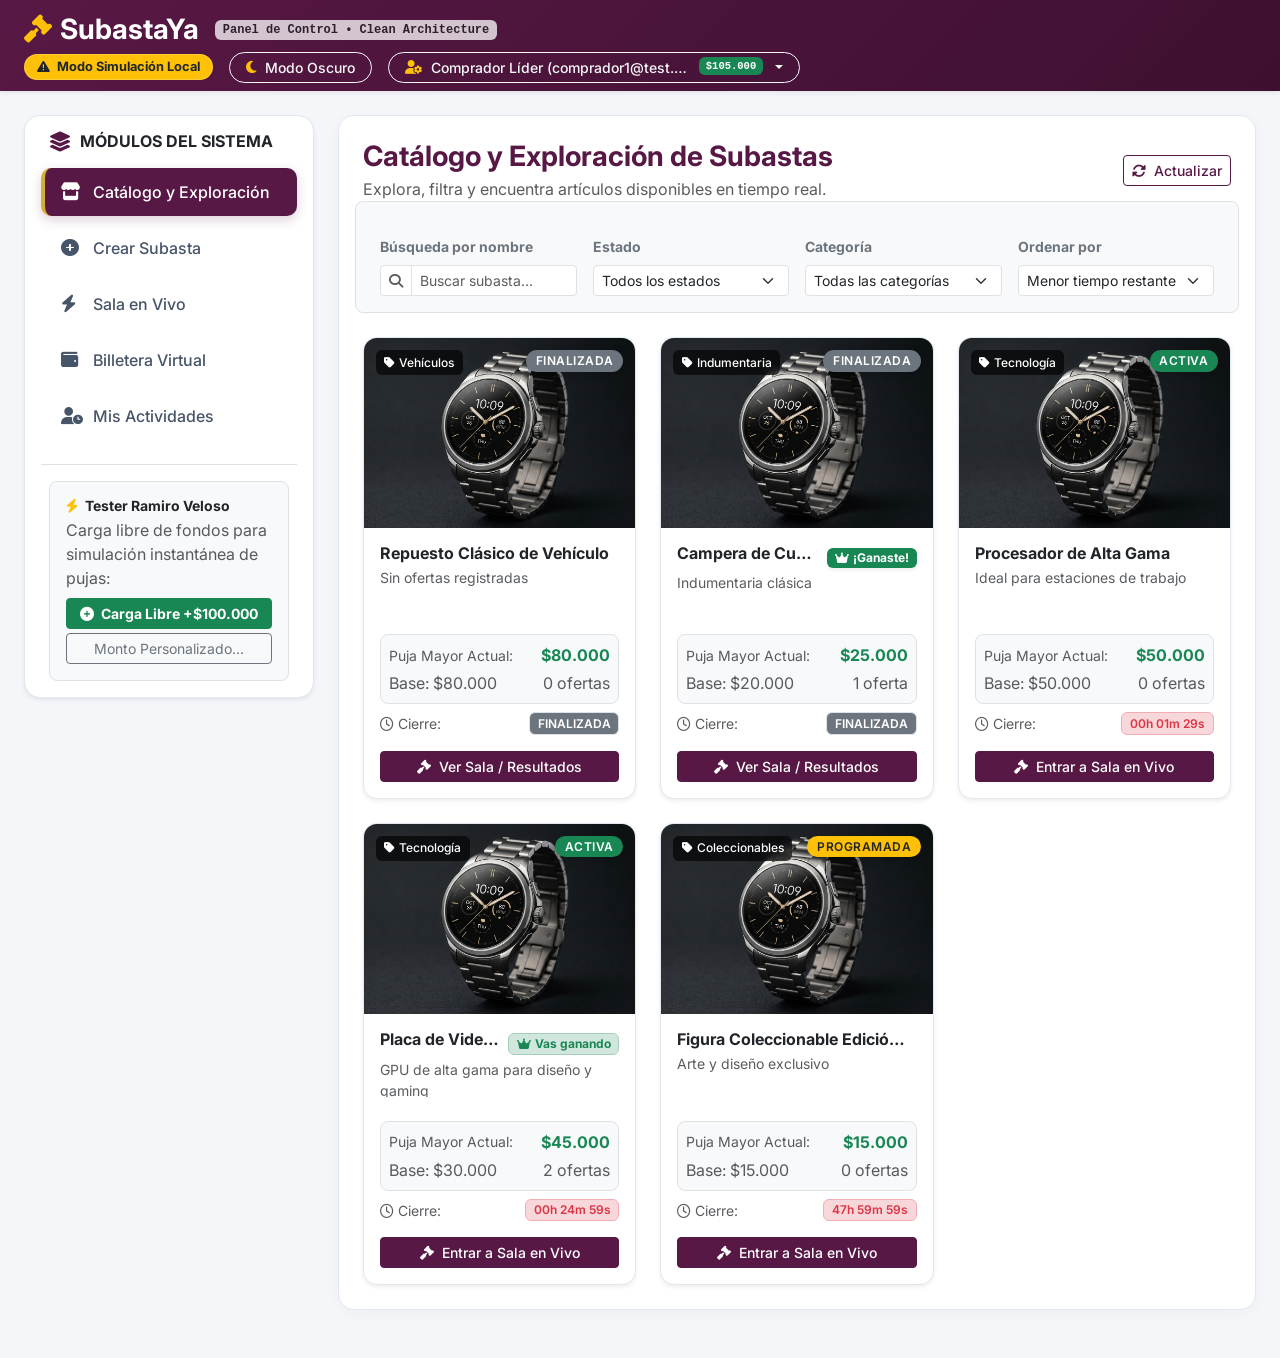
==== PROYECTO_SUBASTA.Api/Frontend/index.html @ bcd3c7bc "Cambios en controlador de usuarios, creacion de endpoint para consultar usuarios de forma dinamica d" ====
<!DOCTYPE html>
<html lang="es" data-bs-theme="light">
<head>
    <meta charset="UTF-8">
    <meta name="viewport" content="width=device-width, initial-scale=1.0">
    <title>SubastaYa - Dashboard & Consola Tester Ramiro Veloso</title>
    <script>
        (function() {
            const savedTheme = localStorage.getItem('subastaya-theme') || 'light';
            document.documentElement.setAttribute('data-bs-theme', savedTheme);
        })();
    </script>
    <!-- Google Fonts: Inter -->
    <link rel="preconnect" href="https://fonts.googleapis.com">
    <link rel="preconnect" href="https://fonts.gstatic.com" crossorigin>
    <link href="https://fonts.googleapis.com/css2?family=Inter:wght@300;400;500;600;700&display=swap" rel="stylesheet">
    <!-- Bootstrap 5 CSS -->
    <link href="https://cdn.jsdelivr.net/npm/bootstrap@5.3.2/dist/css/bootstrap.min.css" rel="stylesheet">
    <!-- FontAwesome para iconos -->
    <link rel="stylesheet" href="https://cdnjs.cloudflare.com/ajax/libs/font-awesome/6.4.0/css/all.min.css">
    <!-- Estilos Personalizados Corporativos -->
    <link rel="stylesheet" href="css/custom.css">
</head>
<body>

    <!-- Navbar Superior Corporativo con Perfil Principal Tester Ramiro Veloso -->
    <nav class="navbar navbar-dark navbar-custom shadow-sm py-2 sticky-top">
        <div class="container-fluid px-4">
            <div class="d-flex align-items-center">
                <span class="navbar-brand mb-0 h1 fs-3 fw-bold me-3">
                    <i class="fa-solid fa-gavel text-warning me-2"></i>SubastaYa
                </span>
                <span class="badge bg-white text-dark small font-monospace d-none d-md-inline-block opacity-75">
                    Panel de Control &bull; Clean Architecture
                </span>
            </div>
            
            <div class="d-flex align-items-center gap-2 gap-md-3">
                <div id="api-status-badge" class="api-status-badge badge bg-secondary text-white">
                    <i class="fa-solid fa-spinner fa-spin me-1"></i> Comprobando API...
                </div>

                <!-- Botón Modo Oscuro / Modo Claro -->
                <button id="btn-theme-toggle" class="btn btn-outline-light btn-sm rounded-pill px-3 fw-medium d-flex align-items-center gap-2" type="button" title="Alternar modo oscuro / claro" onclick="toggleDarkMode()">
                    <i id="theme-toggle-icon" class="fa-solid fa-moon text-warning"></i>
                    <span id="theme-toggle-text" class="d-none d-sm-inline">Modo Oscuro</span>
                </button>

                <!-- Dropdown de Perfiles Semilla con Ramiro Veloso Tester como por Defecto -->
                <div class="dropdown">
                    <button class="btn btn-outline-light btn-sm dropdown-toggle rounded-pill px-3 fw-medium d-flex align-items-center gap-2" type="button" data-bs-toggle="dropdown" aria-expanded="false" id="dropdownUserButton">
                        <i class="fa-solid fa-user-gear text-warning"></i>
                        <span id="wallet-usuario-info" class="text-truncate" style="max-width: 260px;">Comprador Líder (comprador1@test.com)</span>
                        <span id="nav-user-saldo" class="badge bg-success font-monospace" title="Saldo disponible en tiempo real">$105.000</span>
                    </button>
                    <ul id="dropdown-perfiles-semilla" class="dropdown-menu dropdown-menu-end shadow-lg" style="min-width: 320px;">
                        <!-- Renderizado dinámicamente con saldos en tiempo real -->
                    </ul>
                </div>
            </div>
        </div>
    </nav>

    <div class="container-fluid py-4 px-4">
        <div class="row">
            <!-- Menú Lateral de Navegación por Pestañas (Tabs) -->
            <div class="col-lg-3 col-md-4 mb-4">
                <div class="card sidebar-card shadow-sm p-3">
                    <div class="d-flex align-items-center mb-3 px-2">
                        <i class="fa-solid fa-layer-group text-primary-custom fs-5 me-2"></i>
                        <h5 class="text-dark text-uppercase fs-6 fw-bold mb-0">Módulos del Sistema</h5>
                    </div>
                    
                    <div class="nav flex-column nav-pills gap-2" id="v-pills-tab" role="tablist" aria-orientation="vertical">
                        <button class="nav-link active text-start" id="tab-catalogo" data-bs-toggle="pill" data-bs-target="#content-catalogo" type="button" role="tab" aria-controls="content-catalogo" aria-selected="true">
                            <i class="fa-solid fa-store me-2"></i>Catálogo y Exploración
                        </button>
                        <button class="nav-link text-start" id="tab-publicar" data-bs-toggle="pill" data-bs-target="#content-publicar" type="button" role="tab" aria-controls="content-publicar" aria-selected="false">
                            <i class="fa-solid fa-circle-plus me-2"></i>Crear Subasta
                        </button>
                        <button class="nav-link text-start" id="tab-sala" data-bs-toggle="pill" data-bs-target="#content-sala" type="button" role="tab" aria-controls="content-sala" aria-selected="false">
                            <i class="fa-solid fa-bolt me-2"></i>Sala en Vivo
                        </button>
                        <button class="nav-link text-start" id="tab-billetera" data-bs-toggle="pill" data-bs-target="#content-billetera" type="button" role="tab" aria-controls="content-billetera" aria-selected="false">
                            <i class="fa-solid fa-wallet me-2"></i>Billetera Virtual
                        </button>
                        <button class="nav-link text-start" id="tab-actividades" data-bs-toggle="pill" data-bs-target="#content-actividades" type="button" role="tab" aria-controls="content-actividades" aria-selected="false">
                            <i class="fa-solid fa-user-clock me-2"></i>Mis Actividades
                        </button>
                    </div>

                    <!-- Consola Rápida Carga Libre para Ramiro Veloso Tester -->
                    <div class="mt-4 pt-3 border-top px-2">
                        <div class="bg-light p-3 rounded-3 border">
                            <h6 class="small fw-bold text-dark mb-1">
                                <i class="fa-solid fa-bolt text-warning me-1"></i> Tester Ramiro Veloso
                            </h6>
                            <p class="extra-small text-muted mb-2">Carga libre de fondos para simulación instantánea de pujas:</p>
                            <div class="d-grid gap-1">
                                <button class="btn btn-success btn-sm extra-small fw-bold" onclick="cargarSaldoLibreRapido(100000)">
                                    <i class="fa-solid fa-plus-circle me-1"></i> Carga Libre +$100.000
                                </button>
                                <button class="btn btn-outline-secondary btn-sm extra-small" data-bs-toggle="modal" data-bs-target="#modalCargarSaldo">
                                    Monto Personalizado...
                                </button>
                            </div>
                        </div>
                    </div>
                </div>
            </div>

            <!-- Contenido Principal de las Pestañas -->
            <div class="col-lg-9 col-md-8">
                <div class="tab-content" id="v-pills-tabContent">
                    
                    <!-- =================================================================== -->
                    <!-- MÓDULO 1: CATÁLOGO Y EXPLORACIÓN -->
                    <!-- =================================================================== -->
                    <div class="tab-pane fade show active" id="content-catalogo" role="tabpanel" aria-labelledby="tab-catalogo">
                        <div class="card content-card p-4 mb-4">
                            <div class="d-flex justify-content-between align-items-center mb-3">
                                <div>
                                    <h3 class="text-primary-custom fw-bold mb-1">Catálogo y Exploración de Subastas</h3>
                                    <p class="text-muted mb-0">Explora, filtra y encuentra artículos disponibles en tiempo real.</p>
                                </div>
                                <button class="btn btn-outline-primary-custom btn-sm" onclick="aplicarFiltros()">
                                    <i class="fa-solid fa-rotate me-1"></i> Actualizar
                                </button>
                            </div>
                            
                            <div class="row g-3 bg-light p-3 rounded-3 mb-4 border">
                                <div class="col-md-3">
                                    <label class="form-label small fw-bold text-secondary">Búsqueda por nombre</label>
                                    <div class="input-group input-group-sm">
                                        <span class="input-group-text bg-white"><i class="fa-solid fa-magnifying-glass text-muted"></i></span>
                                        <input type="text" id="filtro-busqueda" class="form-control form-control-sm" placeholder="Buscar subasta..." onkeyup="aplicarFiltros()">
                                    </div>
                                </div>
                                <div class="col-md-3">
                                    <label class="form-label small fw-bold text-secondary">Estado</label>
                                    <select id="filtro-estado" class="form-select form-select-sm" onchange="aplicarFiltros()">
                                        <option value="">Todos los estados</option>
                                        <option value="ACTIVA">Activas</option>
                                        <option value="PROGRAMADA">Próximas</option>
                                        <option value="FINALIZADA">Finalizadas</option>
                                    </select>
                                </div>
                                <div class="col-md-3">
                                    <label class="form-label small fw-bold text-secondary">Categoría</label>
                                    <select id="filtro-categoria" class="form-select form-select-sm" onchange="aplicarFiltros()">
                                        <option value="">Todas las categorías</option>
                                    </select>
                                </div>
                                <div class="col-md-3">
                                    <label class="form-label small fw-bold text-secondary">Ordenar por</label>
                                    <select id="filtro-orden" class="form-select form-select-sm" onchange="aplicarFiltros()">
                                        <option value="tiempo">Menor tiempo restante</option>
                                        <option value="puja">Mayor puja actual</option>
                                        <option value="precio">Precio base menor</option>
                                    </select>
                                </div>
                            </div>

                            <div id="catalogo-grid" class="row row-cols-1 row-cols-md-2 row-cols-xl-3 g-4"></div>
                        </div>
                    </div>

                    <!-- =================================================================== -->
                    <!-- MÓDULO 2: CREACIÓN Y PUBLICACIÓN -->
                    <!-- =================================================================== -->
                    <div class="tab-pane fade" id="content-publicar" role="tabpanel" aria-labelledby="tab-publicar">
                        <div class="card content-card p-4">
                            <div class="border-bottom pb-3 mb-4">
                                <h3 class="text-primary-custom fw-bold mb-1">Crear y Publicar Subasta</h3>
                                <p class="text-muted mb-0">Configura una nueva subasta con reglas económicas y temporales para publicación.</p>
                            </div>

                            <form id="form-crear-subasta">
                                <div class="row g-4">
                                    <div class="col-md-8">
                                        <div class="mb-3">
                                            <label class="form-label fw-semibold">Título del Artículo / Subasta <span class="text-danger">*</span></label>
                                            <input type="text" id="crear-titulo" class="form-control" placeholder="Ej: Reloj Coleccionable de Oro 18k" required>
                                        </div>

                                        <div class="row g-3 mb-3">
                                            <div class="col-md-6">
                                                <label class="form-label fw-semibold">Categoría <span class="text-danger">*</span></label>
                                                <select id="crear-categoriaId" class="form-select" required>
                                                    <option value="">Cargando categorías...</option>
                                                </select>
                                            </div>
                                            <div class="col-md-6">
                                                <label class="form-label fw-semibold">URL de Imagen del Producto</label>
                                                <input type="url" id="crear-urlImagen" class="form-control" placeholder="https://ejemplo.com/imagen.jpg">
                                            </div>
                                        </div>

                                        <div class="mb-3">
                                            <label class="form-label fw-semibold">Descripción Detallada</label>
                                            <textarea id="crear-descripcion" class="form-control" rows="4" placeholder="Detalla las características del producto..."></textarea>
                                        </div>

                                        <div class="row g-3 mb-3">
                                            <div class="col-md-6">
                                                <label class="form-label fw-semibold">Precio Base ($ ARS) <span class="text-danger">*</span></label>
                                                <div class="input-group">
                                                    <span class="input-group-text">$</span>
                                                    <input type="number" id="crear-precioBase" class="form-control" min="1" step="500" value="50000" required>
                                                </div>
                                            </div>
                                            <div class="col-md-6">
                                                <label class="form-label fw-semibold">Incremento Mínimo ($ ARS) <span class="text-danger">*</span></label>
                                                <div class="input-group">
                                                    <span class="input-group-text">$</span>
                                                    <input type="number" id="crear-incrementoMinimo" class="form-control" min="1" step="100" value="2500" required>
                                                </div>
                                            </div>
                                        </div>

                                        <div class="row g-3 mb-4">
                                            <div class="col-md-6">
                                                <label class="form-label fw-semibold">Fecha y Hora de Inicio <span class="text-danger">*</span></label>
                                                <input type="datetime-local" id="crear-fechaInicio" class="form-control" required>
                                            </div>
                                            <div class="col-md-6">
                                                <label class="form-label fw-semibold">Fecha y Hora de Cierre <span class="text-danger">*</span></label>
                                                <input type="datetime-local" id="crear-fechaFin" class="form-control" required>
                                            </div>
                                        </div>

                                        <div class="d-flex justify-content-end gap-2">
                                            <button type="reset" class="btn btn-light px-4">Limpiar</button>
                                            <button type="submit" id="btn-crear-subasta" class="btn btn-primary-custom px-4">
                                                <i class="fa-solid fa-paper-plane me-2"></i> Publicar Subasta
                                            </button>
                                        </div>
                                    </div>

                                    <div class="col-md-4">
                                        <div class="card border bg-light p-3 sticky-top" style="top: 20px;">
                                            <h6 class="fw-bold text-dark mb-3"><i class="fa-solid fa-eye me-2 text-primary-custom"></i>Vista Previa de Tarjeta</h6>
                                            <div class="card auction-card shadow-sm">
                                                <div class="card-img-wrapper">
                                                    <img id="crear-img-preview" src="assets/images/watch.png" class="card-img-top" alt="Preview">
                                                    <span class="badge-categoria">Previsualización</span>
                                                    <span class="badge badge-status bg-success">ACTIVA</span>
                                                </div>
                                                <div class="card-body p-3">
                                                    <h6 class="fw-bold mb-1">Título de tu subasta</h6>
                                                    <p class="small text-muted mb-2">Descripción de la publicación...</p>
                                                    <div class="bg-white p-2 rounded border small mb-2">
                                                        <div class="d-flex justify-content-between">
                                                            <span>Precio Base:</span>
                                                            <span class="fw-bold text-success">$50.000</span>
                                                        </div>
                                                    </div>
                                                </div>
                                            </div>
                                        </div>
                                    </div>
                                </div>
                            </form>
                        </div>
                    </div>

                    <!-- =================================================================== -->
                    <!-- MÓDULO 3: SALA EN VIVO -->
                    <!-- =================================================================== -->
                    <div class="tab-pane fade" id="content-sala" role="tabpanel" aria-labelledby="tab-sala">
                        <div class="card content-card p-4">
                            <div class="d-flex flex-wrap justify-content-between align-items-center mb-4 pb-3 border-bottom gap-2">
                                <div>
                                    <h3 class="text-primary-custom fw-bold mb-1">Sala de Subasta en Vivo</h3>
                                    <p class="text-muted mb-0">Consola de monitoreo en tiempo real, regla Anti-Sniping e historial anonimizado.</p>
                                </div>
                                <div style="min-width: 280px;">
                                    <select id="sala-subasta-selector" class="form-select border-primary-custom">
                                        <option value="">-- Seleccionar Subasta --</option>
                                    </select>
                                </div>
                            </div>

                            <div id="sala-banner-liderazgo"></div>

                            <div class="row g-4">
                                <div class="col-lg-7">
                                    <div class="live-room-banner p-4 mb-4 shadow">
                                        <div class="d-flex justify-content-between align-items-start mb-3">
                                            <div>
                                                <span id="sala-categoria-badge" class="badge bg-gold text-dark me-2">Tecnología</span>
                                                <span id="sala-estado-badge" class="badge bg-success">ACTIVA</span>
                                            </div>
                                            <div class="d-flex align-items-center text-light small">
                                                <span class="pulse-dot me-2"></span> Transmisión en Vivo
                                            </div>
                                        </div>

                                        <div class="row align-items-center">
                                            <div class="col-sm-4 mb-3 mb-sm-0 text-center">
                                                <img id="sala-imagen" src="assets/images/watch.png" class="img-fluid rounded border shadow" style="max-height: 160px; object-fit: cover;" alt="Producto en vivo">
                                            </div>
                                            <div class="col-sm-8">
                                                <h4 id="sala-titulo" class="fw-bold mb-2">Cargando subasta en vivo...</h4>
                                                <p id="sala-descripcion" class="small opacity-75 mb-3">Selecciona una subasta para ingresar a la sala.</p>
                                                <div class="d-flex gap-3 small opacity-90">
                                                    <span><i class="fa-solid fa-store me-1"></i><span id="sala-vendedor">Vendedor: #3</span></span>
                                                    <span><i class="fa-solid fa-tag me-1"></i>Base: <strong id="sala-precio-base">$0</strong></span>
                                                    <span><i class="fa-solid fa-turn-up me-1"></i>Incr: <strong id="sala-incremento-min">$0</strong></span>
                                                </div>
                                            </div>
                                        </div>

                                        <div class="mt-4 pt-3 border-top border-secondary text-center">
                                            <div class="text-uppercase small tracking-wide opacity-75 mb-1">Tiempo Restante para el Cierre</div>
                                            <div id="sala-timer-box" class="timer-box">
                                                <i class="fa-regular fa-hourglass-half text-warning me-2 fs-5"></i>
                                                <span id="sala-timer-digits" class="timer-digits">00:00:00</span>
                                            </div>
                                            <div>
                                                <span id="sala-antisniping-alert" class="d-none"></span>
                                            </div>
                                        </div>
                                    </div>

                                    <div class="card border-0 shadow-sm p-4 bg-light">
                                        <h5 class="fw-bold text-dark mb-3"><i class="fa-solid fa-gavel me-2 text-primary-custom"></i>Realizar Oferta / Puja</h5>
                                        
                                        <div class="row align-items-center mb-3">
                                            <div class="col-6">
                                                <span class="text-muted small">Puja Mayor Actual:</span>
                                                <div id="sala-puja-actual" class="fs-3 fw-bold text-success">$0</div>
                                            </div>
                                            <div class="col-6 text-end">
                                                <span class="text-muted small">Estado de Oferta:</span>
                                                <div id="sala-lider-actual" class="mt-1">
                                                    <span class="badge bg-secondary">Sin ofertas</span>
                                                </div>
                                            </div>
                                        </div>

                                        <form id="form-realizar-puja">
                                            <div class="mb-3">
                                                <label class="form-label small fw-bold">Monto a Ofertar ($ ARS)</label>
                                                <div class="input-group input-group-lg">
                                                    <span class="input-group-text">$</span>
                                                    <input type="number" id="input-monto-puja" class="form-control fw-bold" placeholder="Ingresa monto..." required>
                                                </div>
                                            </div>

                                            <div class="d-flex justify-content-between align-items-center mb-3">
                                                <span class="small text-muted">Accesos Rápidos:</span>
                                                <div id="quick-bids-container" class="d-flex gap-2"></div>
                                            </div>

                                            <button type="submit" id="btn-realizar-puja" class="btn btn-primary-custom btn-lg w-100 py-3">
                                                <i class="fa-solid fa-bolt me-2"></i> Confirmar y Enviar Puja
                                            </button>

                                            <div class="form-text text-center mt-2 extra-small">
                                                <i class="fa-solid fa-shield-halved text-success me-1"></i> Se ejecutará retención en Billetera Escrow vía <code>POST /api/Billetera/retener</code>.
                                            </div>
                                        </form>
                                    </div>
                                </div>

                                <div class="col-lg-5">
                                    <div class="card border p-3 h-100">
                                        <div class="d-flex justify-content-between align-items-center mb-3 pb-2 border-bottom">
                                            <h6 class="fw-bold mb-0 text-dark">
                                                <i class="fa-solid fa-user-secret me-2 text-primary-custom"></i>Historial de Pujas Anonimizado
                                            </h6>
                                            <span class="badge bg-light text-dark border">En Vivo</span>
                                        </div>

                                        <div id="sala-historial-pujas" class="bid-history-list flex-grow-1 pr-1"></div>

                                        <div class="mt-3 pt-3 border-top">
                                            <div class="bg-light p-2 rounded extra-small text-muted text-center">
                                                <i class="fa-solid fa-lock me-1 text-primary-custom"></i> Identidades protegidas por hash de privacidad de la plataforma.
                                            </div>
                                        </div>
                                    </div>
                                </div>
                            </div>
                        </div>
                    </div>

                    <!-- =================================================================== -->
                    <!-- MÓDULO 4: BILLETERA VIRTUAL -->
                    <!-- =================================================================== -->
                    <div class="tab-pane fade" id="content-billetera" role="tabpanel" aria-labelledby="tab-billetera">
                        <div class="card content-card p-4">
                            <div class="d-flex flex-wrap justify-content-between align-items-center mb-4 pb-3 border-bottom gap-2">
                                <div>
                                    <h3 class="text-primary-custom fw-bold mb-1">Billetera Virtual y Gestión de Fondos</h3>
                                    <p class="text-muted mb-0">Consola de saldo libre de prueba para Ramiro Veloso y perfil tester.</p>
                                </div>
                                <div class="d-flex gap-2">
                                    <button class="btn btn-success btn-sm px-3 fw-bold" onclick="cargarSaldoLibreRapido(100000)">
                                        <i class="fa-solid fa-bolt me-1"></i> +$100.000 Rápido
                                    </button>
                                    <button class="btn btn-outline-success btn-sm px-3" data-bs-toggle="modal" data-bs-target="#modalCargarSaldo">
                                        <i class="fa-solid fa-plus-circle me-1"></i> Cargar Saldo Libre...
                                    </button>
                                </div>
                            </div>

                            <div class="row g-4 mb-4">
                                <div class="col-md-4">
                                    <div class="wallet-card-total p-4 shadow-sm">
                                        <div class="d-flex justify-content-between align-items-center mb-2">
                                            <span class="text-white-50 text-uppercase fs-7 fw-bold">1. Saldo Total</span>
                                            <i class="fa-solid fa-vault fs-4 opacity-75"></i>
                                        </div>
                                        <h2 id="wallet-saldo-total" class="fw-bold mb-0">$0</h2>
                                        <div class="small text-white-50 mt-2">Patrimonio acumulado</div>
                                    </div>
                                </div>
                                <div class="col-md-4">
                                    <div class="wallet-card-retained p-4 shadow-sm">
                                        <div class="d-flex justify-content-between align-items-center mb-2">
                                            <span class="text-white-50 text-uppercase fs-7 fw-bold">2. Saldo Retenido (Escrow)</span>
                                            <i class="fa-solid fa-lock fs-4 opacity-75"></i>
                                        </div>
                                        <h2 id="wallet-saldo-retenido" class="fw-bold mb-0">$0</h2>
                                        <div class="small text-white-50 mt-2">Garantía comprometida en pujas</div>
                                    </div>
                                </div>
                                <div class="col-md-4">
                                    <div class="wallet-card-available p-4 shadow-sm">
                                        <div class="d-flex justify-content-between align-items-center mb-2">
                                            <span class="text-white-50 text-uppercase fs-7 fw-bold">3. Saldo Disponible</span>
                                            <i class="fa-solid fa-wallet fs-4 opacity-75"></i>
                                        </div>
                                        <h2 id="wallet-saldo-disponible" class="fw-bold mb-0">$0</h2>
                                        <div class="small text-white-50 mt-2">Disponible inmediato para pujar</div>
                                    </div>
                                </div>
                            </div>

                            <div class="card border mb-4">
                                <div class="card-header bg-light d-flex justify-content-between align-items-center py-3">
                                    <h6 class="fw-bold mb-0 text-dark">
                                        <i class="fa-solid fa-book-bookmark me-2 text-primary-custom"></i>Libro Mayor Contable (Ledger History)
                                    </h6>
                                    <span class="extra-small text-muted">Endpoint: <code>GET /api/Billetera/{id}/movimientos</code></span>
                                </div>
                                <div class="table-responsive">
                                    <table class="table table-hover align-middle mb-0">
                                        <thead class="table-light extra-small text-uppercase">
                                            <tr>
                                                <th>Tipo Transacción</th>
                                                <th>Monto ($ ARS)</th>
                                                <th>Fecha / Hora</th>
                                                <th>Concepto / Subasta</th>
                                                <th>Estado Contable</th>
                                            </tr>
                                        </thead>
                                        <tbody id="wallet-tabla-movimientos"></tbody>
                                    </table>
                                </div>
                            </div>

                            <div class="card border bg-light p-3">
                                <h6 class="fw-bold text-dark mb-2"><i class="fa-solid fa-vial me-2 text-warning"></i>Pruebas Manuales de Fondos Escrow</h6>
                                <div class="row g-3">
                                    <div class="col-md-6">
                                        <form id="form-test-retener" class="border p-3 rounded bg-white">
                                            <span class="fw-bold extra-small text-uppercase d-block mb-2 text-warning">Probar Retención Preventiva (/retener)</span>
                                            <div class="row g-2">
                                                <div class="col-6">
                                                    <input type="number" id="test-retener-monto" class="form-control form-control-sm" placeholder="Monto $" value="5000" required>
                                                </div>
                                                <div class="col-6">
                                                    <input type="number" id="test-retener-subastaId" class="form-control form-control-sm" placeholder="Subasta ID" value="101">
                                                </div>
                                                <div class="col-12 mt-2">
                                                    <button type="submit" class="btn btn-warning btn-sm w-100"><i class="fa-solid fa-lock me-1"></i> Retener en Escrow</button>
                                                </div>
                                            </div>
                                        </form>
                                    </div>
                                    <div class="col-md-6">
                                        <form id="form-test-liberar" class="border p-3 rounded bg-white">
                                            <span class="fw-bold extra-small text-uppercase d-block mb-2 text-info">Probar Liberación de Saldo (/liberar)</span>
                                            <div class="row g-2">
                                                <div class="col-6">
                                                    <input type="number" id="test-liberar-monto" class="form-control form-control-sm" placeholder="Monto $" value="5000" required>
                                                </div>
                                                <div class="col-6">
                                                    <input type="number" id="test-liberar-subastaId" class="form-control form-control-sm" placeholder="Subasta ID" value="101">
                                                </div>
                                                <div class="col-12 mt-2">
                                                    <button type="submit" class="btn btn-info btn-sm text-dark w-100"><i class="fa-solid fa-key me-1"></i> Liberar Fondos</button>
                                                </div>
                                            </div>
                                        </form>
                                    </div>
                                </div>
                            </div>
                        </div>
                    </div>

                    <!-- =================================================================== -->
                    <!-- MÓDULO 5: MIS ACTIVIDADES -->
                    <!-- =================================================================== -->
                    <div class="tab-pane fade" id="content-actividades" role="tabpanel" aria-labelledby="tab-actividades">
                        <div class="card content-card p-4">
                            <div class="border-bottom pb-3 mb-4">
                                <h3 class="text-primary-custom fw-bold mb-1">Mis Actividades en la Plataforma</h3>
                                <p class="text-muted mb-0">Resumen consolidado de tus ofertas activas, publicaciones y subastas adjudicadas.</p>
                            </div>

                            <div class="row g-3 mb-4">
                                <div class="col-md-4">
                                    <div class="border rounded-3 p-3 bg-light text-center">
                                        <span class="text-muted extra-small text-uppercase d-block fw-bold">Pujas Realizadas</span>
                                        <span id="stat-total-pujas" class="fs-2 fw-bold text-primary-custom">0</span>
                                    </div>
                                </div>
                                <div class="col-md-4">
                                    <div class="border rounded-3 p-3 bg-light text-center">
                                        <span class="text-muted extra-small text-uppercase d-block fw-bold">Subastas Publicadas</span>
                                        <span id="stat-subastas-creadas" class="fs-2 fw-bold text-dark">0</span>
                                    </div>
                                </div>
                                <div class="col-md-4">
                                    <div class="border rounded-3 p-3 bg-light text-center">
                                        <span class="text-muted extra-small text-uppercase d-block fw-bold">Subastas Ganadas</span>
                                        <span id="stat-subastas-ganadas" class="fs-2 fw-bold text-success">0</span>
                                    </div>
                                </div>
                            </div>

                            <div class="row g-4">
                                <div class="col-12">
                                    <h5 class="fw-bold text-dark mb-3"><i class="fa-solid fa-gavel me-2 text-primary-custom"></i>Subastas en las que participo</h5>
                                    <div id="actividades-mis-pujas" class="row"></div>
                                </div>

                                <div class="col-12 mt-4">
                                    <h5 class="fw-bold text-dark mb-3"><i class="fa-solid fa-store me-2 text-primary-custom"></i>Mis Publicaciones como Vendedor</h5>
                                    <div id="actividades-mis-publicaciones" class="row"></div>
                                </div>
                            </div>
                        </div>
                    </div>

                </div>
            </div>
        </div>
    </div>

    <!-- =================================================================== -->
    <!-- MODAL DE CARGA LIBRE DE SALDO PARA TESTER (RAMIRO VELOSO) -->
    <!-- =================================================================== -->
    <div class="modal fade" id="modalCargarSaldo" tabindex="-1" aria-hidden="true">
        <div class="modal-dialog modal-dialog-centered">
            <div class="modal-content shadow-lg border-0">
                <div class="modal-header bg-success text-white">
                    <h5 class="modal-title fw-bold"><i class="fa-solid fa-coins me-2"></i>Cargar Saldo Libre (Modo Tester)</h5>
                    <button type="button" class="btn-close btn-close-white" data-bs-dismiss="modal" aria-label="Close"></button>
                </div>
                <form id="form-cargar-saldo">
                    <div class="modal-body p-4">
                        <div class="alert alert-success-subtle border border-success-subtle p-3 rounded mb-3">
                            <h6 class="fw-bold text-success mb-1"><i class="fa-solid fa-user-check me-1"></i> Acreditar fondos libremente</h6>
                            <p class="extra-small text-muted mb-0">Permite recargar cualquier monto sin restricciones para simular ofertas y probar la billetera.</p>
                        </div>

                        <div class="mb-3">
                            <label class="form-label fw-semibold">Monto a Acreditar ($ ARS)</label>
                            <div class="input-group input-group-lg">
                                <span class="input-group-text fw-bold">$</span>
                                <input type="number" id="modal-cargar-monto" class="form-control fw-bold text-success" min="1" step="any" value="100000" required>
                            </div>
                        </div>

                        <div class="mb-3">
                            <label class="form-label extra-small text-muted fw-bold text-uppercase">Cargas Rápidas Preset:</label>
                            <div class="d-flex flex-wrap gap-2">
                                <button type="button" class="btn btn-outline-success btn-sm" onclick="setMontoCargaLibre(50000)">+$50.000</button>
                                <button type="button" class="btn btn-outline-success btn-sm" onclick="setMontoCargaLibre(100000)">+$100.000</button>
                                <button type="button" class="btn btn-outline-success btn-sm" onclick="setMontoCargaLibre(500000)">+$500.000</button>
                                <button type="button" class="btn btn-outline-success btn-sm" onclick="setMontoCargaLibre(1000000)">+$1.000.000</button>
                            </div>
                        </div>
                    </div>
                    <div class="modal-footer bg-light">
                        <button type="button" class="btn btn-secondary" data-bs-dismiss="modal">Cancelar</button>
                        <button type="submit" class="btn btn-success fw-bold"><i class="fa-solid fa-bolt me-1"></i> Acreditar Fondos Inmediatos</button>
                    </div>
                </form>
            </div>
        </div>
    </div>

    <!-- Modales de Errores HTTP 400 y 409 -->
    <div class="modal fade" id="modalSaldoInsuficiente" tabindex="-1" aria-hidden="true">
        <div class="modal-dialog modal-dialog-centered">
            <div class="modal-content shadow-lg border-0">
                <div class="modal-header modal-error-header">
                    <h5 class="modal-title fw-bold"><i class="fa-solid fa-triangle-exclamation me-2"></i>Saldo Insuficiente (HTTP 400)</h5>
                    <button type="button" class="btn-close btn-close-white" data-bs-dismiss="modal" aria-label="Close"></button>
                </div>
                <div class="modal-body p-4">
                    <div class="alert alert-danger d-flex align-items-center mb-3">
                        <i class="fa-solid fa-ban fs-2 me-3"></i>
                        <div>
                            <h6 class="fw-bold mb-1">No se puede procesar la retención en Escrow</h6>
                            <p class="extra-small mb-0">La oferta requiere un saldo disponible mayor al disponible en tu billetera actual.</p>
                        </div>
                    </div>

                    <div class="bg-light p-3 rounded border mb-3">
                        <div class="d-flex justify-content-between mb-2">
                            <span class="text-muted small">Saldo Disponible Actual:</span>
                            <span id="error-saldo-disponible" class="fw-bold text-dark">$0</span>
                        </div>
                        <div class="d-flex justify-content-between mb-2">
                            <span class="text-muted small">Monto Requerido para Puja:</span>
                            <span id="error-monto-requerido" class="fw-bold text-danger">$0</span>
                        </div>
                        <hr class="my-2">
                        <div class="d-flex justify-content-between">
                            <span class="fw-bold text-dark small">Faltante a Acreditar:</span>
                            <span id="error-monto-faltante" class="fw-bold text-danger fs-6">$0</span>
                        </div>
                    </div>
                </div>
                <div class="modal-footer bg-light">
                    <button type="button" class="btn btn-secondary" data-bs-dismiss="modal">Cerrar</button>
                    <button type="button" class="btn btn-success" data-bs-dismiss="modal" data-bs-toggle="modal" data-bs-target="#modalCargarSaldo">
                        <i class="fa-solid fa-plus-circle me-1"></i> Cargar Fondos Faltantes
                    </button>
                </div>
            </div>
        </div>
    </div>

    <div class="modal fade" id="modalConcurrencia" tabindex="-1" aria-hidden="true">
        <div class="modal-dialog modal-dialog-centered">
            <div class="modal-content shadow-lg border-0">
                <div class="modal-header modal-concurrencia-header">
                    <h5 class="modal-title fw-bold"><i class="fa-solid fa-code-compare me-2"></i>Conflicto de Concurrencia (HTTP 409)</h5>
                    <button type="button" class="btn-close btn-close-white" data-bs-dismiss="modal" aria-label="Close"></button>
                </div>
                <div class="modal-body p-4 text-center">
                    <i class="fa-solid fa-bolt-lightning text-warning fa-3x mb-3"></i>
                    <h5 class="fw-bold text-dark mb-2">¡Otra puja fue recibida en simultáneo!</h5>
                    <p class="text-muted small mb-3">
                        El número de versión de la subasta ha cambiado (Optimistic Concurrency Control). Otro comprador envió una oferta justo antes de la tuya.
                    </p>
                </div>
                <div class="modal-footer bg-light">
                    <button type="button" class="btn btn-warning text-dark w-100" data-bs-dismiss="modal" onclick="cargarSalaEnVivo(subastaSeleccionadaSala?.id)">
                        <i class="fa-solid fa-rotate me-1"></i> Entendido, Actualizar Sala
                    </button>
                </div>
            </div>
        </div>
    </div>

    <div class="modal fade" id="modalCrearUsuario" tabindex="-1" aria-hidden="true">
        <div class="modal-dialog modal-dialog-centered">
            <div class="modal-content">
                <div class="modal-header bg-primary-custom text-white">
                    <h5 class="modal-title fw-bold"><i class="fa-solid fa-user-plus me-2"></i>Crear Nuevo Usuario y Billetera</h5>
                    <button type="button" class="btn-close btn-close-white" data-bs-dismiss="modal" aria-label="Close"></button>
                </div>
                <form id="form-modal-usuario">
                    <div class="modal-body p-4">
                        <div class="mb-3">
                            <label class="form-label fw-semibold">Nombre Completo</label>
                            <input type="text" id="modal-usuario-nombre" class="form-control" placeholder="Ej: María González" required>
                        </div>
                        <div class="mb-3">
                            <label class="form-label fw-semibold">Correo Electrónico</label>
                            <input type="email" id="modal-usuario-email" class="form-control" placeholder="maria@ejemplo.com" required>
                        </div>
                    </div>
                    <div class="modal-footer bg-light">
                        <button type="button" class="btn btn-secondary" data-bs-dismiss="modal">Cancelar</button>
                        <button type="submit" class="btn btn-primary-custom"><i class="fa-solid fa-save me-1"></i> Registrar Usuario</button>
                    </div>
                </form>
            </div>
        </div>
    </div>

    <div id="toast-container" class="toast-container position-fixed bottom-0 end-0 p-3"></div>

    <!-- Bootstrap JS Bundle -->
    <script src="https://cdn.jsdelivr.net/npm/bootstrap@5.3.2/dist/js/bootstrap.bundle.min.js"></script>
    <script src="js/api.js"></script>
    <script src="js/app.js"></script>
</body>
</html>
---- PROYECTO_SUBASTA.Api/Frontend/css/custom.css ----
/* ==========================================================================
   SubastaYa - Estilos Corporativos Bordó & Dashboard Moderno
   ========================================================================== */

:root {
    --primary-color: #581845;
    --primary-hover: #3e1030;
    --primary-light: #7b225f;
    --primary-soft: rgba(88, 24, 69, 0.08);
    --primary-border: rgba(88, 24, 69, 0.2);
    
    --accent-gold: #d4af37;
    --accent-gold-hover: #b89628;
    --accent-danger: #c70039;
    --accent-success: #198754;
    --accent-info: #0dcaf0;

    --bg-main: #f4f6f9;
    --bg-card: #ffffff;
    --text-dark: #1e293b;
    --text-muted: #64748b;
    --border-light: #e2e8f0;
}

[data-bs-theme="dark"] {
    --primary-color: #9d337d;
    --primary-hover: #b83d93;
    --primary-light: #c44e9f;
    --primary-soft: rgba(157, 51, 125, 0.22);
    --primary-border: rgba(157, 51, 125, 0.45);

    --accent-gold: #e5c158;
    --accent-gold-hover: #d4af37;

    --bg-main: #0b0f19;
    --bg-card: #151d2f;
    --text-dark: #f1f5f9;
    --text-muted: #94a3b8;
    --border-light: #243049;
}

body {
    background-color: var(--bg-main);
    font-family: 'Inter', 'Segoe UI', system-ui, -apple-system, sans-serif;
    color: var(--text-dark);
    transition: background-color 0.25s ease, color 0.25s ease;
}

/* Transiciones suaves al cambiar de tema */
.card, .navbar, .content-card, .sidebar-card, .modal-content, .dropdown-menu, .form-control, .form-select, .bg-light {
    transition: background-color 0.25s ease, color 0.25s ease, border-color 0.25s ease, box-shadow 0.25s ease;
}

/* --- Utility Classes --- */
.bg-primary-custom {
    background-color: var(--primary-color) !important;
}

.text-primary-custom {
    color: var(--primary-color) !important;
}

.btn-primary-custom {
    background-color: var(--primary-color);
    color: #ffffff;
    border: 1px solid var(--primary-color);
    font-weight: 500;
    transition: all 0.2s ease-in-out;
}

.btn-primary-custom:hover, 
.btn-primary-custom:focus {
    background-color: var(--primary-hover);
    color: #ffffff;
    border-color: var(--primary-hover);
    box-shadow: 0 4px 12px rgba(88, 24, 69, 0.25);
}

.btn-outline-primary-custom {
    border: 1.5px solid var(--primary-color);
    color: var(--primary-color);
    background-color: transparent;
    font-weight: 500;
    transition: all 0.2s ease-in-out;
}

.btn-outline-primary-custom:hover {
    background-color: var(--primary-color);
    color: #ffffff;
}

.btn-gold {
    background-color: var(--accent-gold);
    color: #1a1a1a;
    font-weight: 600;
    border: none;
}

.btn-gold:hover {
    background-color: var(--accent-gold-hover);
    color: #000000;
}

/* --- Header / Navbar --- */
.navbar-custom {
    background: linear-gradient(135deg, #581845 0%, #3e1030 100%);
    box-shadow: 0 4px 15px rgba(0, 0, 0, 0.15);
}

.api-status-badge {
    font-size: 0.8rem;
    padding: 0.35rem 0.75rem;
    border-radius: 50rem;
    background: rgba(255, 255, 255, 0.15);
    backdrop-filter: blur(4px);
    border: 1px solid rgba(255, 255, 255, 0.2);
}

/* --- Sidebar Navigation (Tabs) --- */
.sidebar-card {
    border-radius: 16px;
    border: 1px solid var(--border-light);
    background: var(--bg-card);
}

.nav-pills .nav-link {
    color: #475569;
    font-weight: 500;
    border-radius: 10px;
    padding: 0.75rem 1rem;
    transition: all 0.2s ease;
    display: flex;
    align-items: center;
    border-left: 4px solid transparent;
}

.nav-pills .nav-link:hover {
    background-color: var(--primary-soft);
    color: var(--primary-color);
}

.nav-pills .nav-link.active {
    background-color: var(--primary-color);
    color: #ffffff;
    border-left-color: var(--accent-gold);
    box-shadow: 0 4px 12px rgba(88, 24, 69, 0.2);
}

.nav-pills .nav-link i {
    width: 24px;
    font-size: 1.1rem;
}

/* --- Cards & Catalog --- */
.auction-card {
    border-radius: 14px;
    border: 1px solid var(--border-light);
    transition: transform 0.2s ease, box-shadow 0.2s ease;
    overflow: hidden;
    background: #ffffff;
}

.auction-card:hover {
    transform: translateY(-5px);
    box-shadow: 0 12px 24px rgba(0, 0, 0, 0.08) !important;
}

.auction-card .card-img-wrapper {
    position: relative;
    overflow: hidden;
    height: 190px;
    background-color: #e2e8f0;
}

.auction-card .card-img-top {
    height: 100%;
    width: 100%;
    object-fit: cover;
    transition: transform 0.3s ease;
}

.auction-card:hover .card-img-top {
    transform: scale(1.04);
}

.badge-status {
    position: absolute;
    top: 12px;
    right: 12px;
    font-size: 0.75rem;
    font-weight: 600;
    padding: 0.4em 0.8em;
    border-radius: 50rem;
    text-transform: uppercase;
    letter-spacing: 0.5px;
    box-shadow: 0 2px 8px rgba(0,0,0,0.2);
}

.badge-categoria {
    position: absolute;
    top: 12px;
    left: 12px;
    font-size: 0.75rem;
    font-weight: 500;
    background: rgba(0, 0, 0, 0.65);
    color: #fff;
    backdrop-filter: blur(4px);
    padding: 0.3em 0.7em;
    border-radius: 6px;
}

.content-card {
    border-radius: 16px;
    border: 1px solid var(--border-light);
    background: var(--bg-card);
    box-shadow: 0 4px 16px rgba(0, 0, 0, 0.03);
}

/* --- Wallet Balance Cards (Model Metrics) --- */
.wallet-card-total {
    background: linear-gradient(135deg, #581845 0%, #3e1030 100%);
    color: white;
    border-radius: 14px;
}

.wallet-card-available {
    background: linear-gradient(135deg, #059669 0%, #047857 100%);
    color: white;
    border-radius: 14px;
}

.wallet-card-retained {
    background: linear-gradient(135deg, #d97706 0%, #b45309 100%);
    color: white;
    border-radius: 14px;
}

/* --- Live Auction Room Styling & Regla Anti-Sniping --- */
.live-room-banner {
    background: linear-gradient(135deg, #1e1e24 0%, #2d182b 100%);
    color: white;
    border-radius: 16px;
    transition: all 0.3s ease;
}

.timer-box {
    background: rgba(0, 0, 0, 0.5);
    border: 2px solid rgba(255, 255, 255, 0.2);
    border-radius: 14px;
    padding: 0.85rem 1.5rem;
    display: inline-block;
    transition: all 0.3s ease;
}

.timer-digits {
    font-family: 'Courier New', Courier, monospace;
    font-weight: 700;
    font-size: 2.2rem;
    color: #38ef7d;
    letter-spacing: 3px;
    text-shadow: 0 0 10px rgba(56, 239, 125, 0.5);
    transition: color 0.3s ease;
}

/* Alerta Anti-Sniping: Warning (< 5 minutos) */
.timer-box.timer-warning-alert {
    border-color: #ffc107;
    background: rgba(255, 193, 7, 0.15);
}

.timer-box.timer-warning-alert .timer-digits {
    color: #ffc107;
    text-shadow: 0 0 12px rgba(255, 193, 7, 0.7);
}

/* Alerta Anti-Sniping: ZONA CRÍTICA (< 60 segundos) */
.timer-box.timer-critical-alert {
    border-color: #ff4757;
    background: rgba(255, 71, 87, 0.25);
    animation: alert-pulse-bg 1s infinite alternate;
}

.timer-box.timer-critical-alert .timer-digits {
    color: #ff4757;
    text-shadow: 0 0 18px rgba(255, 71, 87, 0.9);
}

@keyframes alert-pulse-bg {
    0% {
        box-shadow: 0 0 15px rgba(255, 71, 87, 0.3);
    }
    100% {
        box-shadow: 0 0 30px rgba(255, 71, 87, 0.8);
    }
}

.anti-sniping-badge {
    font-size: 0.75rem;
    font-weight: 700;
    text-transform: uppercase;
    letter-spacing: 1px;
    padding: 0.3rem 0.8rem;
    border-radius: 50rem;
    display: inline-block;
    animation: flash-badge 1s infinite;
}

@keyframes flash-badge {
    0%, 100% { opacity: 1; }
    50% { opacity: 0.6; }
}

/* Status Banner de Liderazgo (Liderando / Outbid) */
.status-banner-leading {
    background-color: #d1e7dd;
    border: 1.5px solid #0f5132;
    color: #0f5132;
    border-radius: 12px;
}

.status-banner-outbid {
    background-color: #f8d7da;
    border: 1.5px solid #842029;
    color: #842029;
    border-radius: 12px;
    animation: shake-outbid 0.5s ease-in-out;
}

@keyframes shake-outbid {
    0%, 100% { transform: translateX(0); }
    20%, 60% { transform: translateX(-6px); }
    40%, 80% { transform: translateX(6px); }
}

/* Historial de Pujas Anonimizado */
.bid-history-list {
    max-height: 320px;
    overflow-y: auto;
}

.bid-item {
    border-left: 4px solid var(--primary-color);
    background-color: #f8fafc;
    border-radius: 0 10px 10px 0;
    transition: all 0.2s ease;
}

.bid-item.highest {
    border-left-color: var(--accent-gold);
    background-color: #fffbeb;
    box-shadow: 0 2px 8px rgba(212, 175, 55, 0.15);
}

.badge-postor-anon {
    background-color: #e2e8f0;
    color: #334155;
    font-family: monospace;
    font-size: 0.8rem;
    padding: 0.25rem 0.6rem;
    border-radius: 6px;
}

.badge-postor-tu {
    background-color: var(--primary-color);
    color: #ffffff;
    font-weight: 600;
    font-size: 0.8rem;
    padding: 0.25rem 0.6rem;
    border-radius: 6px;
}

.pulse-dot {
    width: 10px;
    height: 10px;
    background-color: #2ed573;
    border-radius: 50%;
    display: inline-block;
    box-shadow: 0 0 0 rgba(46, 213, 115, 0.4);
    animation: pulse 1.5s infinite;
}

@keyframes pulse {
    0% { box-shadow: 0 0 0 0 rgba(46, 213, 115, 0.7); }
    70% { box-shadow: 0 0 0 10px rgba(46, 213, 115, 0); }
    100% { box-shadow: 0 0 0 0 rgba(46, 213, 115, 0); }
}

@keyframes flash-bid {
    0% { background-color: rgba(25, 135, 84, 0.4); transform: scale(1.08); }
    50% { background-color: rgba(25, 135, 84, 0.2); transform: scale(1.04); }
    100% { background-color: transparent; transform: scale(1); }
}

.puja-updated-flash {
    animation: flash-bid 1.2s ease-out;
    border-radius: 6px;
    display: inline-block;
    padding: 0 4px;
}

/* --- Modales de Errores y Validaciones (HTTP 400, 409, 422) --- */
.modal-error-header {
    background: linear-gradient(135deg, #c70039 0%, #900028 100%);
    color: white;
}

.modal-concurrencia-header {
    background: linear-gradient(135deg, #d97706 0%, #b45309 100%);
    color: white;
}

/* --- Toast Container --- */
.toast-container {
    z-index: 1090;
}

/* ==========================================================================
   ESTILOS ESPECÍFICOS PARA MODO OSCURO (DATA-BS-THEME="DARK")
   ========================================================================== */

[data-bs-theme="dark"] .navbar-custom {
    background: linear-gradient(135deg, #320c27 0%, #170412 100%);
    border-bottom: 1px solid rgba(255, 255, 255, 0.08);
}

[data-bs-theme="dark"] .sidebar-card,
[data-bs-theme="dark"] .content-card,
[data-bs-theme="dark"] .card {
    background-color: var(--bg-card);
    border-color: var(--border-light);
    color: var(--text-dark);
}

[data-bs-theme="dark"] .auction-card {
    background: var(--bg-card);
    border-color: var(--border-light);
}

[data-bs-theme="dark"] .auction-card .card-img-wrapper {
    background-color: #192231;
}

[data-bs-theme="dark"] .auction-card:hover {
    box-shadow: 0 12px 24px rgba(0, 0, 0, 0.45) !important;
}

[data-bs-theme="dark"] .nav-pills .nav-link {
    color: #94a3b8;
}

[data-bs-theme="dark"] .nav-pills .nav-link:hover {
    background-color: var(--primary-soft);
    color: #f1f5f9;
}

[data-bs-theme="dark"] .nav-pills .nav-link.active {
    background-color: var(--primary-color);
    color: #ffffff;
    border-left-color: var(--accent-gold);
    box-shadow: 0 4px 12px rgba(157, 51, 125, 0.3);
}

[data-bs-theme="dark"] .bg-light {
    background-color: #192231 !important;
    border-color: #273449 !important;
    color: var(--text-dark);
}

[data-bs-theme="dark"] .bg-white {
    background-color: var(--bg-card) !important;
    color: var(--text-dark);
}

[data-bs-theme="dark"] .text-dark {
    color: #f1f5f9 !important;
}

[data-bs-theme="dark"] .text-secondary {
    color: #94a3b8 !important;
}

[data-bs-theme="dark"] .border {
    border-color: var(--border-light) !important;
}

[data-bs-theme="dark"] .border-top,
[data-bs-theme="dark"] .border-bottom,
[data-bs-theme="dark"] .border-start,
[data-bs-theme="dark"] .border-end {
    border-color: var(--border-light) !important;
}

[data-bs-theme="dark"] .dropdown-menu {
    background-color: #151d2f;
    border-color: #2a3850;
    box-shadow: 0 10px 25px rgba(0, 0, 0, 0.5) !important;
}

[data-bs-theme="dark"] .dropdown-item {
    color: #cbd5e1;
}

[data-bs-theme="dark"] .dropdown-item:hover,
[data-bs-theme="dark"] .dropdown-item:focus {
    background-color: #232f46;
    color: #ffffff;
}

[data-bs-theme="dark"] .dropdown-item.active {
    background-color: var(--primary-color);
    color: #ffffff;
}

[data-bs-theme="dark"] .dropdown-divider {
    border-color: #252e3e;
}

[data-bs-theme="dark"] .form-control,
[data-bs-theme="dark"] .form-select {
    background-color: #0d131f;
    border-color: #273449;
    color: #f1f5f9;
}

[data-bs-theme="dark"] .form-control:focus,
[data-bs-theme="dark"] .form-select:focus {
    background-color: #0d131f;
    border-color: var(--primary-color);
    color: #ffffff;
    box-shadow: 0 0 0 0.25rem rgba(157, 51, 125, 0.25);
}

[data-bs-theme="dark"] .input-group-text {
    background-color: #192231;
    border-color: #273449;
    color: #94a3b8;
}

[data-bs-theme="dark"] .modal-content {
    background-color: #151d2f;
    border-color: #273449;
    color: #f1f5f9;
}

[data-bs-theme="dark"] .modal-header,
[data-bs-theme="dark"] .modal-footer {
    border-color: #273449;
}

[data-bs-theme="dark"] .modal-footer.bg-light {
    background-color: #0f1523 !important;
}

[data-bs-theme="dark"] .toast {
    background-color: #151d2f;
    border-color: #273449;
}

[data-bs-theme="dark"] .toast-body {
    background-color: #151d2f !important;
    color: #f1f5f9 !important;
}

[data-bs-theme="dark"] .bid-item {
    background-color: #192231;
    color: #f1f5f9;
}

[data-bs-theme="dark"] .bid-item.highest {
    background-color: #2b2413;
}

[data-bs-theme="dark"] .badge-postor-anon {
    background-color: #252e3e;
    color: #cbd5e1;
}

[data-bs-theme="dark"] .table {
    --bs-table-color: #f1f5f9;
    --bs-table-bg: transparent;
    --bs-table-border-color: #252e3e;
}

[data-bs-theme="dark"] .btn-outline-secondary {
    color: #94a3b8;
    border-color: #475569;
}

[data-bs-theme="dark"] .btn-outline-secondary:hover {
    background-color: #334155;
    color: #f8fafc;
}

/* Badges de saldo y retención en dropdown */
.badge-saldo {
    font-size: 0.8rem;
    padding: 0.35rem 0.65rem;
    border-radius: 6px;
    letter-spacing: 0.3px;
}

.retencion-info {
    font-size: 0.72rem;
    font-family: monospace;
    margin-top: 2px;
}

/* Tarjetas de Actividades y Catálogo */
.activity-card {
    transition: transform 0.2s ease, box-shadow 0.2s ease;
}

.activity-card:hover {
    transform: translateY(-2px);
    box-shadow: 0 6px 16px rgba(0, 0, 0, 0.08) !important;
}

[data-bs-theme="dark"] .activity-card {
    background-color: #151d2f !important;
    border-color: #243049 !important;
}

[data-bs-theme="dark"] .activity-card .bg-light {
    background-color: #192231 !important;
    border-color: #273449 !important;
}

[data-bs-theme="dark"] .activity-card .text-dark {
    color: #f1f5f9 !important;
}

[data-bs-theme="dark"] .activity-card .border {
    border-color: #273449 !important;
}
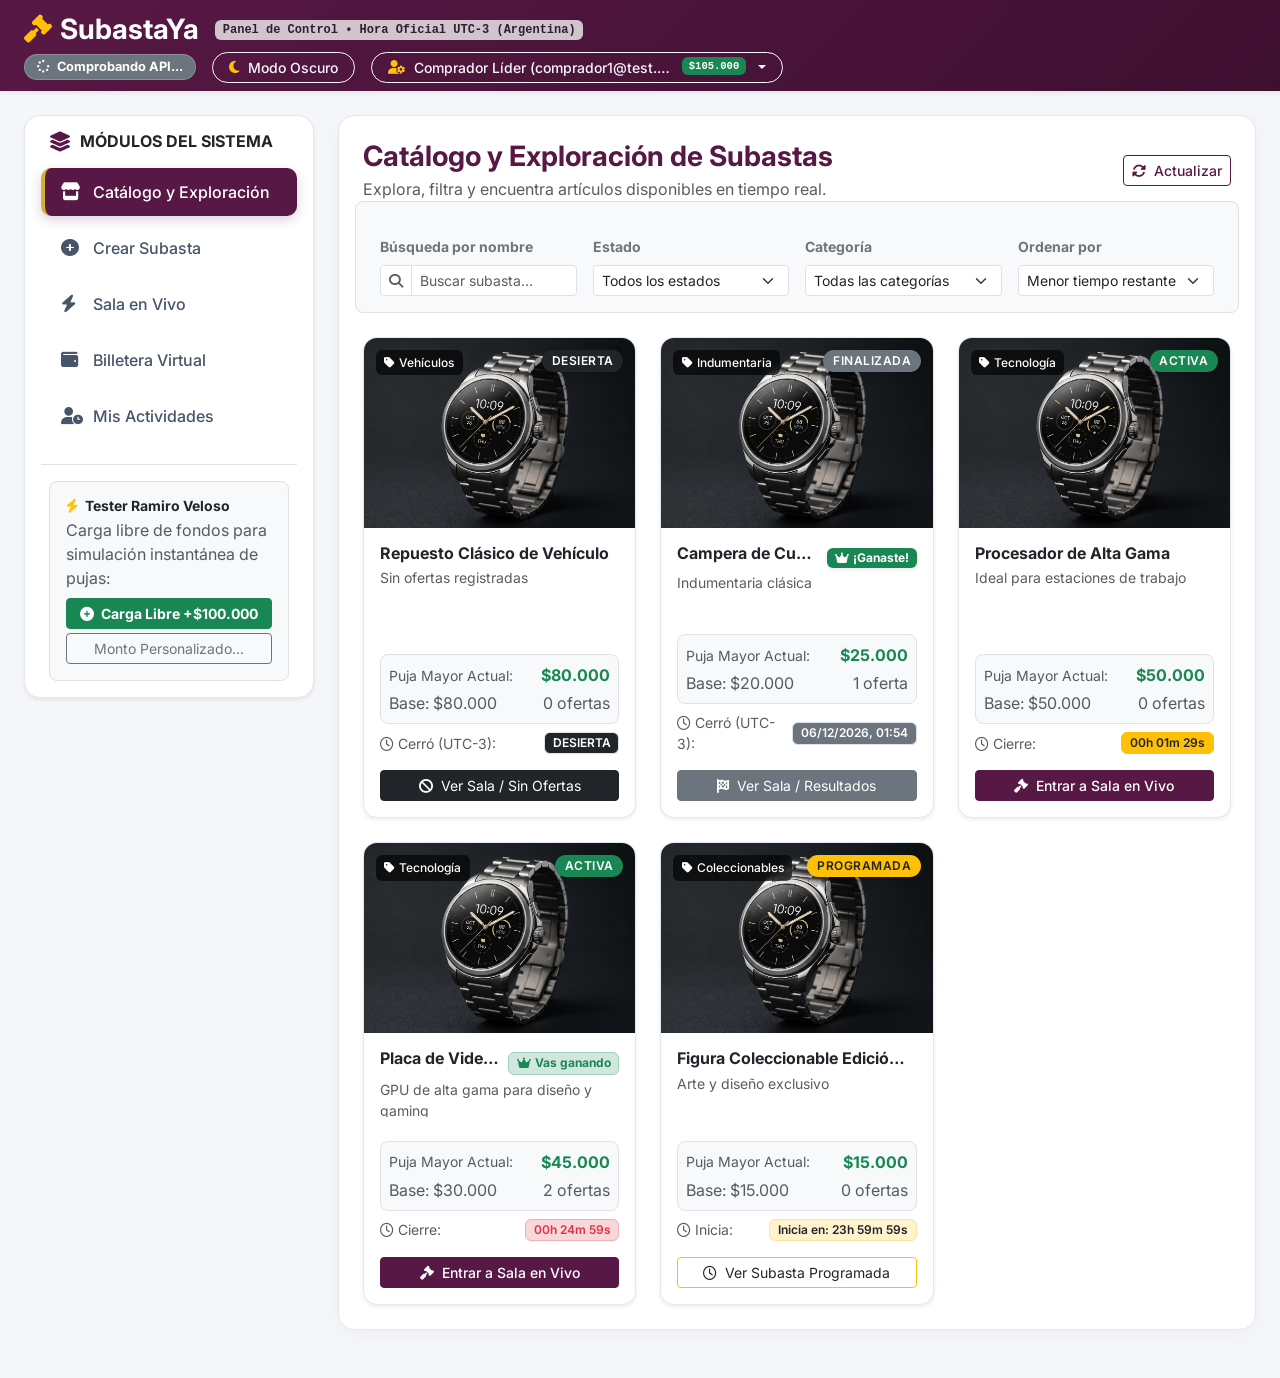
==== commit 1014cede: "correccion de uso horario utc y utc-3 para front" ====
--- a/PROYECTO_SUBASTA.Api/Frontend/index.html
+++ b/PROYECTO_SUBASTA.Api/Frontend/index.html
@@ -31,7 +31,7 @@
                     <i class="fa-solid fa-gavel text-warning me-2"></i>SubastaYa
                 </span>
                 <span class="badge bg-white text-dark small font-monospace d-none d-md-inline-block opacity-75">
-                    Panel de Control &bull; Clean Architecture
+                    Panel de Control &bull; Hora Oficial UTC-3 (Argentina)
                 </span>
             </div>
             
@@ -220,12 +220,14 @@
 
                                         <div class="row g-3 mb-4">
                                             <div class="col-md-6">
-                                                <label class="form-label fw-semibold">Fecha y Hora de Inicio <span class="text-danger">*</span></label>
+                                                <label class="form-label fw-semibold">Fecha y Hora de Inicio (UTC-3) <span class="text-danger">*</span></label>
                                                 <input type="datetime-local" id="crear-fechaInicio" class="form-control" required>
+                                                <div class="form-text extra-small text-muted">Huso horario Argentina (UTC-3). Se guardará en UTC.</div>
                                             </div>
                                             <div class="col-md-6">
-                                                <label class="form-label fw-semibold">Fecha y Hora de Cierre <span class="text-danger">*</span></label>
+                                                <label class="form-label fw-semibold">Fecha y Hora de Cierre (UTC-3) <span class="text-danger">*</span></label>
                                                 <input type="datetime-local" id="crear-fechaFin" class="form-control" required>
+                                                <div class="form-text extra-small text-muted">Huso horario Argentina (UTC-3). Se guardará en UTC.</div>
                                             </div>
                                         </div>
 
@@ -452,7 +454,7 @@
                                             <tr>
                                                 <th>Tipo Transacción</th>
                                                 <th>Monto ($ ARS)</th>
-                                                <th>Fecha / Hora</th>
+                                                <th>Fecha / Hora (UTC-3)</th>
                                                 <th>Concepto / Subasta</th>
                                                 <th>Estado Contable</th>
                                             </tr>
--- a/PROYECTO_SUBASTA.Api/Frontend/css/custom.css
+++ b/PROYECTO_SUBASTA.Api/Frontend/css/custom.css
@@ -1,5 +1,5 @@
 /* ==========================================================================
-   SubastaYa - Estilos Corporativos Bordó & Dashboard Moderno
+   SubastaYa 
    ========================================================================== */
 
 :root {
@@ -633,4 +633,83 @@
     border-color: #273449 !important;
 }
 
-
+/* ==========================================================================
+   PANTALLA DE LOGIN MINIMALISTA
+   ========================================================================== */
+.login-overlay {
+    min-height: calc(100vh - 70px);
+    display: flex;
+    align-items: center;
+    justify-content: center;
+    padding: 2rem 1rem;
+    background: radial-gradient(circle at 50% 20%, rgba(99, 102, 241, 0.05) 0%, transparent 60%);
+}
+
+.login-card {
+    width: 100%;
+    max-width: 440px;
+    border-radius: 16px;
+    background: #ffffff;
+    border: 1px solid rgba(0, 0, 0, 0.08);
+    box-shadow: 0 20px 40px -15px rgba(0, 0, 0, 0.08), 0 0 1px 1px rgba(0, 0, 0, 0.04) !important;
+    transition: all 0.3s ease;
+}
+
+.login-brand-icon {
+    width: 56px;
+    height: 56px;
+    margin: 0 auto;
+    border-radius: 50%;
+    background: rgba(217, 119, 6, 0.1);
+    display: flex;
+    align-items: center;
+    justify-content: center;
+}
+
+[data-bs-theme="dark"] .login-card {
+    background: #151d2f !important;
+    border: 1px solid #243049 !important;
+    box-shadow: 0 20px 40px -15px rgba(0, 0, 0, 0.5) !important;
+}
+
+[data-bs-theme="dark"] .login-brand-icon {
+    background: rgba(217, 119, 6, 0.2);
+}
+
+[data-bs-theme="dark"] .login-overlay {
+    background: radial-gradient(circle at 50% 20%, rgba(99, 102, 241, 0.08) 0%, transparent 60%);
+}
+
+/* ==========================================================================
+   MENÚ DE CATEGORÍAS (PILLS)
+   ========================================================================== */
+.category-pill {
+    transition: all 0.2s ease;
+    cursor: pointer;
+    font-size: 0.82rem;
+    letter-spacing: 0.2px;
+}
+
+.category-pill:hover {
+    transform: translateY(-1px);
+}
+
+.category-pill.active {
+    background-color: var(--primary-color) !important;
+    color: #ffffff !important;
+    border-color: var(--primary-color) !important;
+    box-shadow: 0 2px 6px rgba(0, 0, 0, 0.15);
+}
+
+[data-bs-theme="dark"] .category-pill:not(.active) {
+    background-color: #192231;
+    border-color: #273449;
+    color: #cbd5e1;
+}
+
+[data-bs-theme="dark"] .category-pill:not(.active):hover {
+    background-color: #243049;
+    color: #ffffff;
+}
+
+
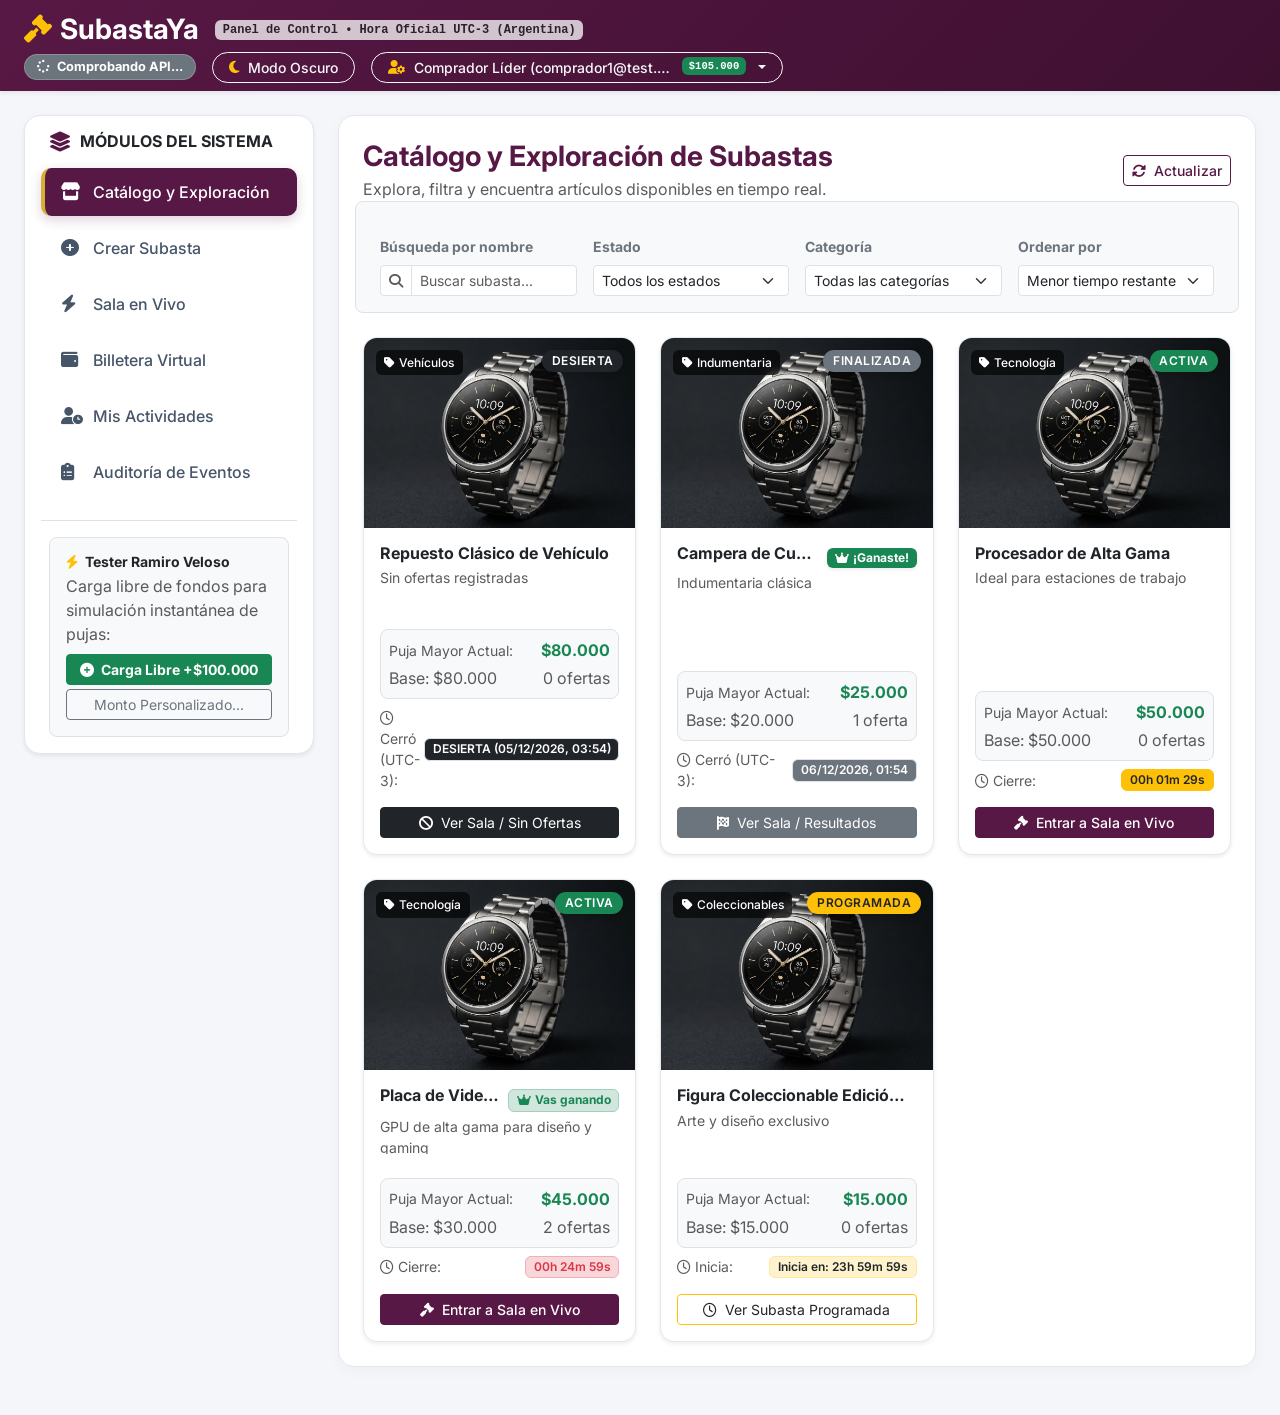
==== commit 5a0bd20d: "implementacion del worker y registro de eventos" ====
--- a/PROYECTO_SUBASTA.Api/Frontend/index.html
+++ b/PROYECTO_SUBASTA.Api/Frontend/index.html
@@ -87,6 +87,9 @@
                         <button class="nav-link text-start" id="tab-actividades" data-bs-toggle="pill" data-bs-target="#content-actividades" type="button" role="tab" aria-controls="content-actividades" aria-selected="false">
                             <i class="fa-solid fa-user-clock me-2"></i>Mis Actividades
                         </button>
+                        <button class="nav-link text-start" id="tab-auditoria" data-bs-toggle="pill" data-bs-target="#content-auditoria" type="button" role="tab" aria-controls="content-auditoria" aria-selected="false">
+                            <i class="fa-solid fa-clipboard-list me-2"></i>Auditoría de Eventos
+                        </button>
                     </div>
 
                     <!-- Consola Rápida Carga Libre para Ramiro Veloso Tester -->
@@ -549,6 +552,92 @@
                         </div>
                     </div>
 
+                    <!-- =================================================================== -->
+                    <!-- MÓDULO 6: AUDITORÍA DE EVENTOS Y TRAZABILIDAD (AUDIT LOG) -->
+                    <!-- =================================================================== -->
+                    <div class="tab-pane fade" id="content-auditoria" role="tabpanel" aria-labelledby="tab-auditoria">
+                        <div class="card content-card p-4">
+                            <div class="d-flex justify-content-between align-items-center border-bottom pb-3 mb-4">
+                                <div>
+                                    <h3 class="text-primary-custom fw-bold mb-1">
+                                        <i class="fa-solid fa-clipboard-check me-2"></i>Auditoría de Eventos y Trazabilidad (Audit Log)
+                                    </h3>
+                                    <p class="text-muted mb-0">Registro inmutable de eventos críticos: cambios de estado por Worker, extensiones Anti-Sniping, rechazos de puja y recargas de saldo.</p>
+                                </div>
+                                <div class="d-flex gap-2">
+                                    <button class="btn btn-outline-secondary btn-sm" onclick="forzarEjecucionWorker()">
+                                        <i class="fa-solid fa-robot me-1"></i> Forzar Worker
+                                    </button>
+                                    <button class="btn btn-primary-custom btn-sm" onclick="cargarLogsAuditoria()">
+                                        <i class="fa-solid fa-rotate me-1"></i> Actualizar Logs
+                                    </button>
+                                </div>
+                            </div>
+
+                            <!-- Métricas / Filtros de Eventos -->
+                            <div class="row g-3 mb-4">
+                                <div class="col-md-3">
+                                    <div class="border rounded-3 p-3 bg-light text-center">
+                                        <span class="text-muted extra-small text-uppercase d-block fw-bold">Worker / Estados</span>
+                                        <span id="stat-auditoria-estados" class="fs-4 fw-bold text-primary-custom">0</span>
+                                    </div>
+                                </div>
+                                <div class="col-md-3">
+                                    <div class="border rounded-3 p-3 bg-light text-center">
+                                        <span class="text-muted extra-small text-uppercase d-block fw-bold">Anti-Sniping</span>
+                                        <span id="stat-auditoria-sniping" class="fs-4 fw-bold text-warning">0</span>
+                                    </div>
+                                </div>
+                                <div class="col-md-3">
+                                    <div class="border rounded-3 p-3 bg-light text-center">
+                                        <span class="text-muted extra-small text-uppercase d-block fw-bold">Pujas Rechazadas</span>
+                                        <span id="stat-auditoria-rechazadas" class="fs-4 fw-bold text-danger">0</span>
+                                    </div>
+                                </div>
+                                <div class="col-md-3">
+                                    <div class="border rounded-3 p-3 bg-light text-center">
+                                        <span class="text-muted extra-small text-uppercase d-block fw-bold">Acreditaciones Saldo</span>
+                                        <span id="stat-auditoria-acreditaciones" class="fs-4 fw-bold text-success">0</span>
+                                    </div>
+                                </div>
+                            </div>
+
+                            <!-- Filtro rápido por tipo de acción -->
+                            <div class="row g-2 mb-3">
+                                <div class="col-md-4">
+                                    <select id="filtro-auditoria-accion" class="form-select form-select-sm" onchange="renderizarLogsAuditoriaFiltrados()">
+                                        <option value="">Todos los tipos de evento</option>
+                                        <option value="CAMBIO_ESTADO_SUBASTA">Cambios de Estado (Worker / Sistema)</option>
+                                        <option value="VENTA_REGISTRADA">Ventas Registradas y Liquidaciones</option>
+                                        <option value="EXTENSION_ANTI_SNIPING">Extensiones Anti-Sniping</option>
+                                        <option value="PUJA_RECHAZADA">Pujas Rechazadas (Negocio)</option>
+                                        <option value="PUJA_RECHAZADA_CONCURRENCIA">Pujas Rechazadas (Concurrencia)</option>
+                                        <option value="ACREDITACION_MANUAL_SALDO">Acreditaciones Manuales de Saldo</option>
+                                    </select>
+                                </div>
+                            </div>
+
+                            <div class="table-responsive">
+                                <table class="table table-hover align-middle mb-0">
+                                    <thead class="table-light extra-small text-uppercase">
+                                        <tr>
+                                            <th style="width: 70px;"># ID</th>
+                                            <th style="width: 210px;">Evento / Acción</th>
+                                            <th>Detalle del Evento</th>
+                                            <th style="width: 140px;">Usuario Ref.</th>
+                                            <th style="width: 160px;">Fecha / Hora (UTC-3)</th>
+                                        </tr>
+                                    </thead>
+                                    <tbody id="tabla-logs-auditoria">
+                                        <tr>
+                                            <td colspan="5" class="text-center text-muted py-4">Cargando registros de auditoría...</td>
+                                        </tr>
+                                    </tbody>
+                                </table>
+                            </div>
+                        </div>
+                    </div>
+
                 </div>
             </div>
         </div>
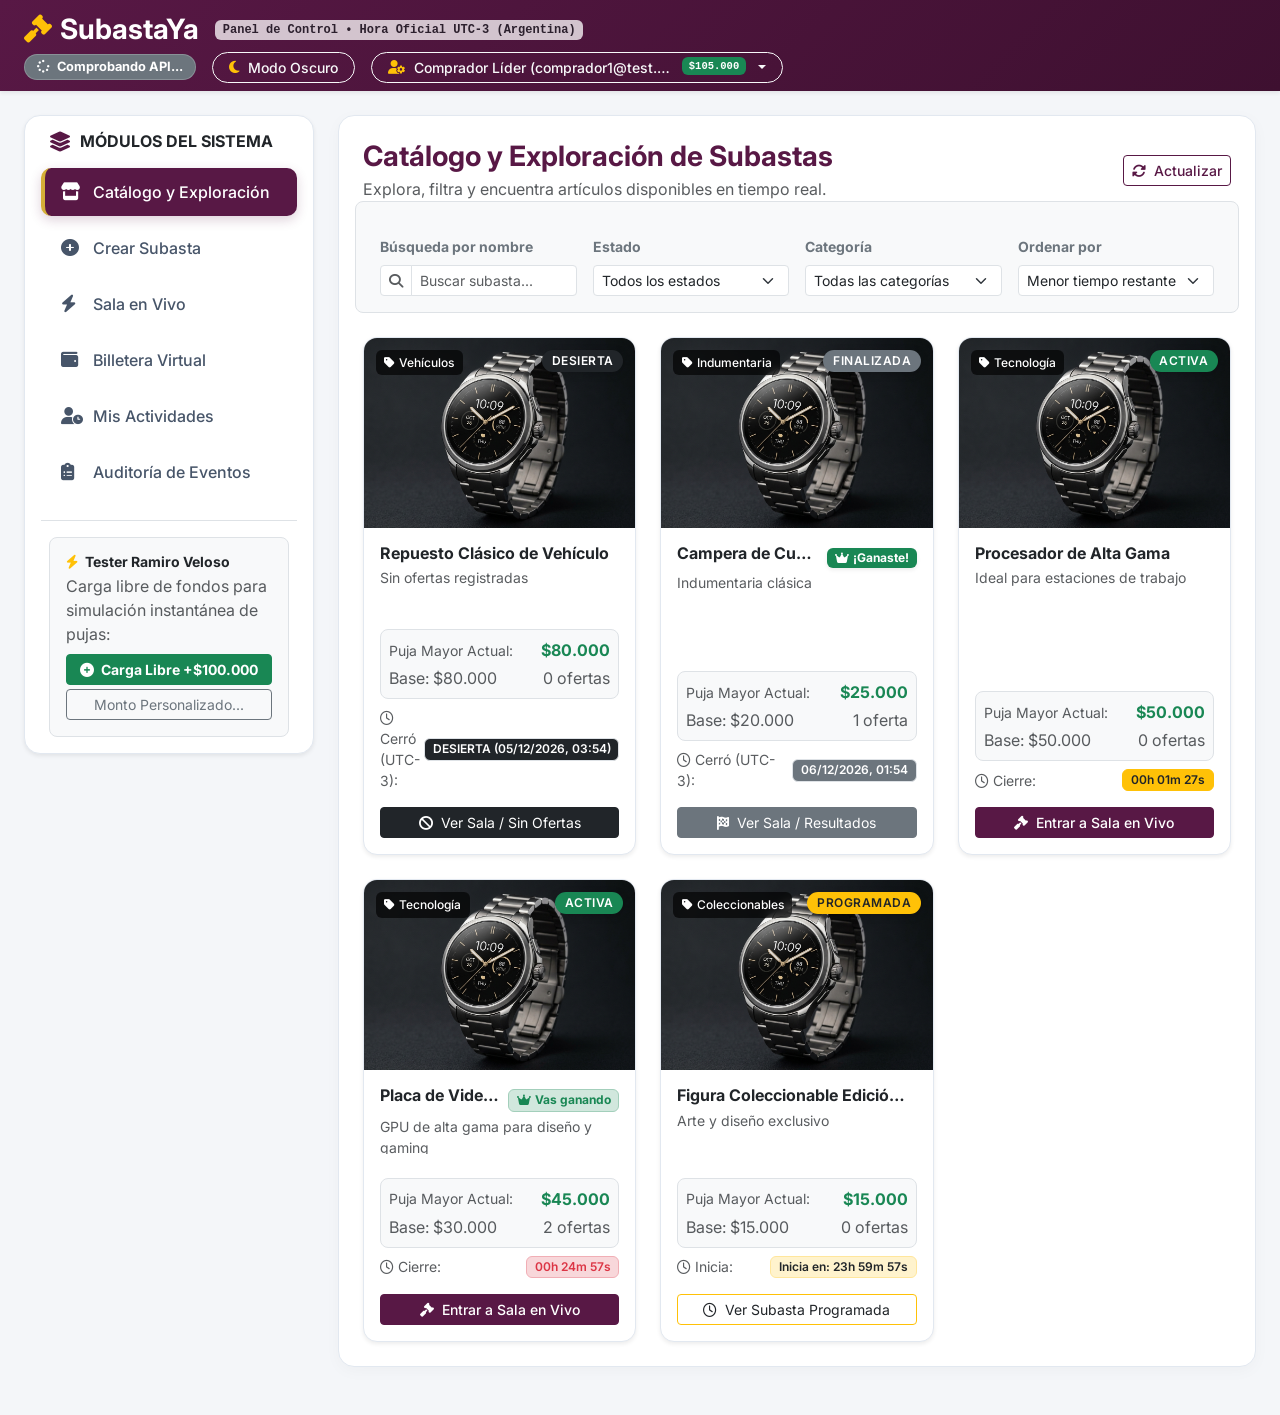
==== commit af7451c1: "cambios para aplicar restful level 2" ====
--- a/PROYECTO_SUBASTA.Api/Frontend/index.html
+++ b/PROYECTO_SUBASTA.Api/Frontend/index.html
@@ -363,7 +363,7 @@
                                             </button>
 
                                             <div class="form-text text-center mt-2 extra-small">
-                                                <i class="fa-solid fa-shield-halved text-success me-1"></i> Se ejecutará retención en Billetera Escrow vía <code>POST /api/Billetera/retener</code>.
+                                                <i class="fa-solid fa-shield-halved text-success me-1"></i> Se ejecutará retención en Billetera Escrow vía <code>POST /api/Billeteras/{id}/movimientos</code>.
                                             </div>
                                         </form>
                                     </div>
@@ -449,7 +449,7 @@
                                     <h6 class="fw-bold mb-0 text-dark">
                                         <i class="fa-solid fa-book-bookmark me-2 text-primary-custom"></i>Libro Mayor Contable (Ledger History)
                                     </h6>
-                                    <span class="extra-small text-muted">Endpoint: <code>GET /api/Billetera/{id}/movimientos</code></span>
+                                    <span class="extra-small text-muted">Endpoint: <code>GET /api/Billeteras/{id}/movimientos</code></span>
                                 </div>
                                 <div class="table-responsive">
                                     <table class="table table-hover align-middle mb-0">
--- a/PROYECTO_SUBASTA.Api/Frontend/css/custom.css
+++ b/PROYECTO_SUBASTA.Api/Frontend/css/custom.css
@@ -101,6 +101,11 @@
     color: #000000;
 }
 
+.bg-gold {
+    background-color: var(--accent-gold) !important;
+    color: #1a1a1a !important;
+}
+
 /* --- Header / Navbar --- */
 .navbar-custom {
     background: linear-gradient(135deg, #581845 0%, #3e1030 100%);
@@ -591,6 +596,62 @@
     color: #f8fafc;
 }
 
+/* ==========================================================================
+   ETIQUETAS / BADGES EN MODO OSCURO (TEXTO BLANCO SOBRE FONDO NARANJA)
+   Reemplaza texto blanco sobre amarillo por texto blanco sobre naranja para máxima legibilidad
+   ========================================================================== */
+[data-bs-theme="dark"] .badge.bg-warning,
+[data-bs-theme="dark"] .badge.bg-warning-subtle,
+[data-bs-theme="dark"] .badge.bg-gold,
+[data-bs-theme="dark"] .bg-gold,
+[data-bs-theme="dark"] .badge-status.bg-warning,
+[data-bs-theme="dark"] .badge-status.bg-warning-subtle,
+[data-bs-theme="dark"] .card-timer.bg-warning,
+[data-bs-theme="dark"] .card-timer.bg-warning-subtle,
+[data-bs-theme="dark"] .anti-sniping-badge.bg-warning,
+[data-bs-theme="dark"] .api-status-badge.bg-warning,
+[data-bs-theme="dark"] .toast-header.bg-warning,
+[data-bs-theme="dark"] span.badge[class*="bg-warning"] {
+    background-color: #c25e00 !important;
+    color: #ffffff !important;
+    border-color: #e65100 !important;
+}
+
+[data-bs-theme="dark"] .badge.bg-warning *,
+[data-bs-theme="dark"] .badge.bg-warning-subtle *,
+[data-bs-theme="dark"] .badge.bg-gold *,
+[data-bs-theme="dark"] .badge-status.bg-warning *,
+[data-bs-theme="dark"] .badge-status.bg-warning-subtle *,
+[data-bs-theme="dark"] .card-timer.bg-warning *,
+[data-bs-theme="dark"] .card-timer.bg-warning-subtle *,
+[data-bs-theme="dark"] .anti-sniping-badge.bg-warning *,
+[data-bs-theme="dark"] .api-status-badge.bg-warning * {
+    color: #ffffff !important;
+}
+
+[data-bs-theme="dark"] .btn-warning {
+    background-color: #c25e00 !important;
+    border-color: #a04000 !important;
+    color: #ffffff !important;
+}
+
+[data-bs-theme="dark"] .btn-warning:hover {
+    background-color: #a04000 !important;
+    border-color: #803000 !important;
+    color: #ffffff !important;
+}
+
+[data-bs-theme="dark"] .btn-outline-warning {
+    color: #ea580c !important;
+    border-color: #c25e00 !important;
+}
+
+[data-bs-theme="dark"] .btn-outline-warning:hover {
+    background-color: #c25e00 !important;
+    color: #ffffff !important;
+    border-color: #c25e00 !important;
+}
+
 /* Badges de saldo y retención en dropdown */
 .badge-saldo {
     font-size: 0.8rem;
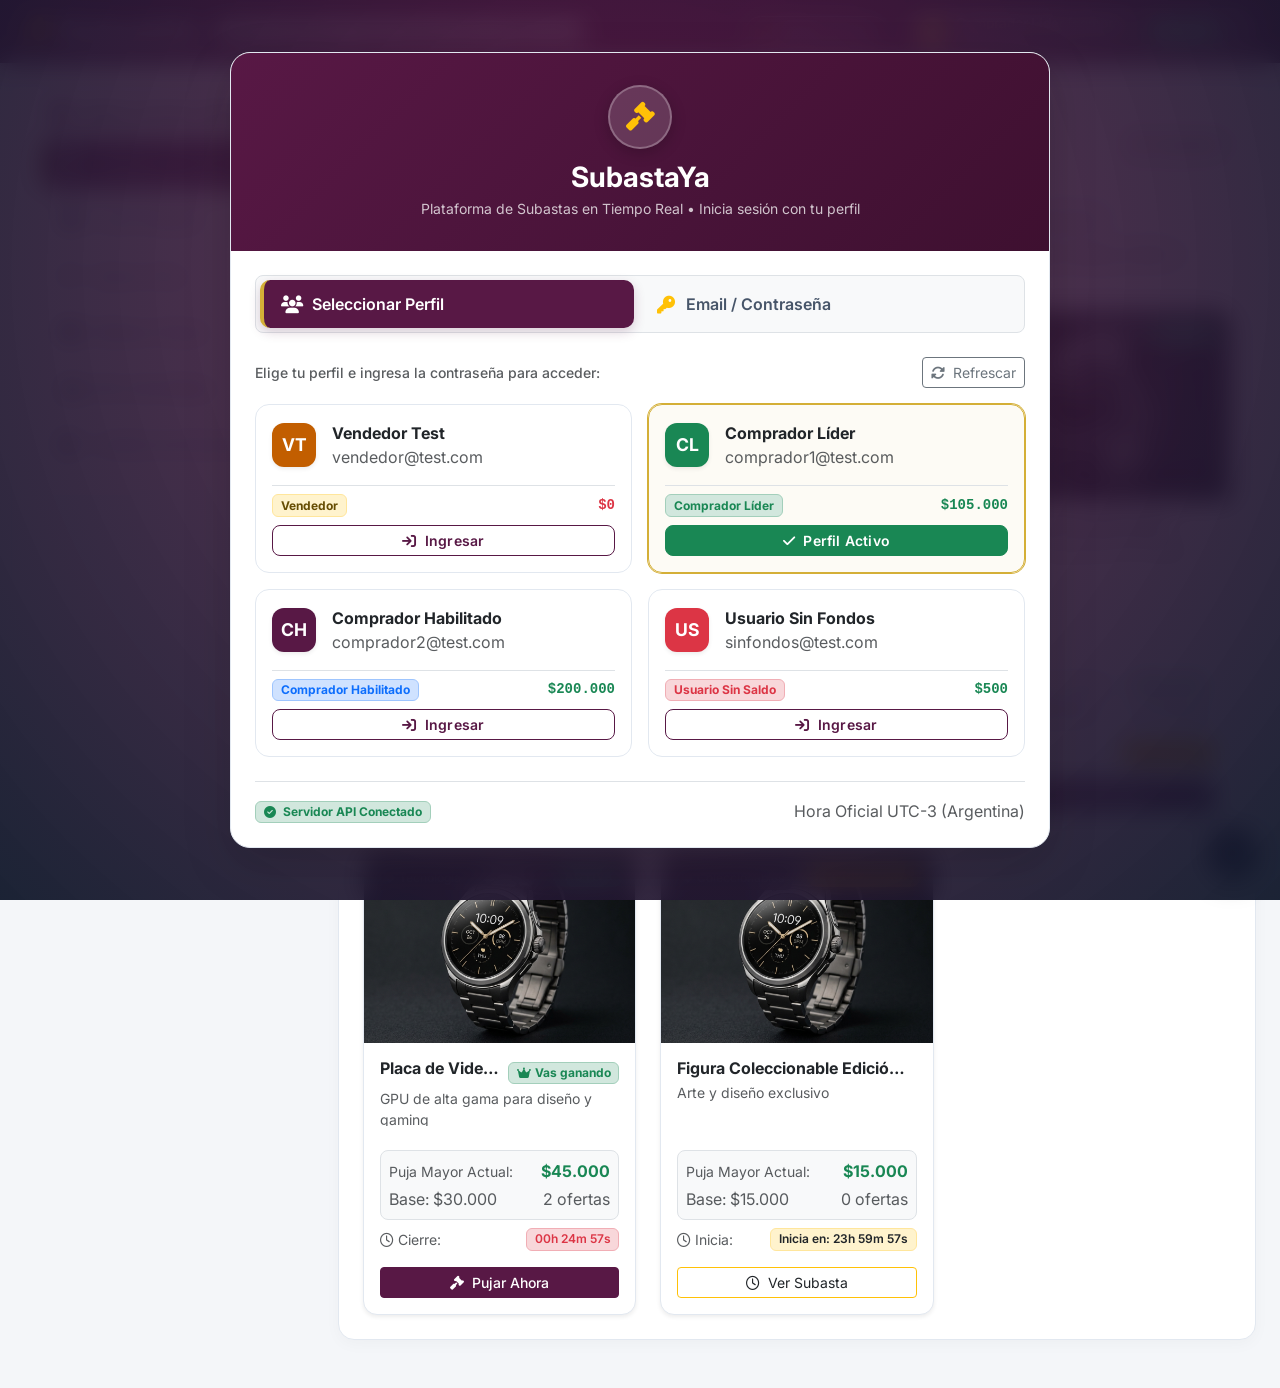
==== commit 411a343a: "Implementación de registro de usuarios y ajustes del backend" ====
--- a/PROYECTO_SUBASTA.Api/Frontend/index.html
+++ b/PROYECTO_SUBASTA.Api/Frontend/index.html
@@ -23,7 +23,135 @@
 </head>
 <body>
 
-    <!-- Navbar Superior Corporativo con Perfil Principal Tester Ramiro Veloso -->
+    <!-- =================================================================== -->
+    <!-- PANTALLA Y OVERLAY DE BIENVENIDA / LOGIN POR PERFIL -->
+    <!-- =================================================================== -->
+    <div id="login-overlay" class="login-backdrop-fullscreen d-none">
+        <div class="login-card-pro shadow-lg">
+            <div class="login-header">
+                <div class="login-header-icon">
+                    <i class="fa-solid fa-gavel text-warning"></i>
+                </div>
+                <h3 class="fw-bold mb-1">SubastaYa</h3>
+                <p class="small opacity-75 mb-0">Plataforma de Subastas en Tiempo Real &bull; Inicia sesión con tu perfil</p>
+            </div>
+            
+            <div class="p-4">
+                <!-- Nav tabs -->
+                <ul class="nav nav-pills nav-fill mb-4 p-1 bg-light rounded-3 border" id="login-tabs" role="tablist">
+                    <li class="nav-item" role="presentation">
+                        <button class="nav-link active fw-semibold" id="tab-login-perfil" data-bs-toggle="pill" data-bs-target="#login-content-perfil" type="button" role="tab">
+                            <i class="fa-solid fa-users me-2"></i>Seleccionar Perfil
+                        </button>
+                    </li>
+                    <li class="nav-item" role="presentation">
+                        <button class="nav-link fw-semibold" id="tab-login-credenciales" data-bs-toggle="pill" data-bs-target="#login-content-credenciales" type="button" role="tab">
+                            <i class="fa-solid fa-key me-2 text-warning"></i>Email / Contraseña
+                        </button>
+                    </li>
+                </ul>
+
+                <div class="tab-content" id="loginTabContent">
+                    <!-- Tab 1: Seleccionar Perfil con contraseña -->
+                    <div class="tab-pane fade show active" id="login-content-perfil" role="tabpanel">
+                        <div class="d-flex justify-content-between align-items-center mb-3">
+                            <span class="text-muted small fw-medium">Elige tu perfil e ingresa la contraseña para acceder:</span>
+                            <button class="btn btn-outline-secondary btn-sm" onclick="cargarPerfilesEnLogin()" title="Recargar perfiles">
+                                <i class="fa-solid fa-rotate me-1"></i> Refrescar
+                            </button>
+                        </div>
+
+                        <!-- Alerta de error del login por perfil -->
+                        <div id="login-perfil-error" class="alert alert-danger d-none py-2 small mb-3">
+                            <i class="fa-solid fa-triangle-exclamation me-1"></i> <span id="login-perfil-error-text"></span>
+                        </div>
+
+                        <div id="login-profiles-grid" class="row g-3">
+                            <!-- Renderizado dinámicamente desde JS -->
+                            <div class="col-12 text-center py-4">
+                                <div class="spinner-border text-primary-custom" role="status"></div>
+                                <div class="small text-muted mt-2">Cargando perfiles disponibles...</div>
+                            </div>
+                        </div>
+
+                        <!-- Formulario de contraseña para el perfil seleccionado -->
+                        <div id="login-perfil-password-box" class="d-none mt-3 p-3 rounded-3 border bg-light">
+                            <div class="d-flex align-items-center mb-2 gap-2">
+                                <div id="login-perfil-avatar-confirm" class="profile-avatar" style="width:36px;height:36px;font-size:0.85rem;">US</div>
+                                <div>
+                                    <div class="fw-bold text-dark small" id="login-perfil-nombre-confirm">Nombre</div>
+                                    <div class="extra-small text-muted" id="login-perfil-email-confirm">email</div>
+                                </div>
+                            </div>
+                            <div class="input-group input-group-sm mb-2">
+                                <span class="input-group-text bg-white"><i class="fa-solid fa-lock text-muted"></i></span>
+                                <input type="password" id="login-perfil-password" class="form-control" placeholder="Contraseña (1234)" autocomplete="current-password">
+                                <button class="btn btn-outline-secondary" type="button" id="btn-toggle-pw-perfil" onclick="togglePwVisibilityPerfil()"><i class="fa-solid fa-eye"></i></button>
+                            </div>
+                            <div class="form-text extra-small text-muted mb-2"><i class="fa-solid fa-circle-info me-1"></i>La contraseña de todos los perfiles de prueba es <strong>1234</strong>.</div>
+                            <div class="d-grid gap-1">
+                                <button type="button" id="btn-login-perfil-confirmar" class="btn btn-primary-custom btn-sm fw-semibold d-flex align-items-center justify-content-center" onclick="confirmarLoginPerfil()">
+                                    <span class="spinner-border spinner-border-sm me-2 d-none" id="spinner-login-perfil" role="status"></span>
+                                    <span id="text-login-perfil"><i class="fa-solid fa-arrow-right-to-bracket me-2"></i>Ingresar</span>
+                                </button>
+                                <button type="button" class="btn btn-outline-secondary btn-sm extra-small" onclick="cancelarSeleccionPerfil()">
+                                    <i class="fa-solid fa-arrow-left me-1"></i> Cambiar perfil
+                                </button>
+                            </div>
+                        </div>
+                    </div>
+
+                    <!-- Tab 2: Login con Email y Contraseña -->
+                    <div class="tab-pane fade" id="login-content-credenciales" role="tabpanel">
+                        <form id="form-login-credenciales" class="p-2">
+                            <div id="login-error-alert" class="alert alert-danger d-none py-2 small mb-3">
+                                <i class="fa-solid fa-triangle-exclamation me-1"></i> <span id="login-error-text"></span>
+                            </div>
+                            
+                            <div class="mb-3">
+                                <label class="form-label small fw-bold text-secondary">Usuario o Correo Electrónico</label>
+                                <div class="input-group">
+                                    <span class="input-group-text bg-white"><i class="fa-solid fa-envelope text-muted"></i></span>
+                                    <input type="text" id="login-input-usuario" class="form-control" placeholder="Ej: comprador1@test.com" required>
+                                </div>
+                            </div>
+
+                            <div class="mb-3">
+                                <label class="form-label small fw-bold text-secondary">Contraseña</label>
+                                <div class="input-group">
+                                    <span class="input-group-text bg-white"><i class="fa-solid fa-lock text-muted"></i></span>
+                                    <input type="password" id="login-input-password" class="form-control" placeholder="Contraseña (1234 para cuentas de prueba)" required>
+                                    <button class="btn btn-outline-secondary" type="button" onclick="togglePwVisibilityCredenciales()"><i class="fa-solid fa-eye"></i></button>
+                                </div>
+                                <div class="form-text extra-small text-muted"><i class="fa-solid fa-circle-info me-1"></i>La contraseña universal para cuentas de prueba es <strong>1234</strong>.</div>
+                            </div>
+
+                            <div class="d-grid gap-2">
+                                <button type="submit" id="btn-login-submit" class="btn btn-primary-custom py-2 fw-semibold d-flex align-items-center justify-content-center">
+                                    <span class="spinner-border spinner-border-sm me-2 d-none" id="spinner-login" role="status"></span>
+                                    <span id="text-login"><i class="fa-solid fa-arrow-right-to-bracket me-2"></i> Iniciar Sesión</span>
+                                </button>
+                                <button type="button" class="btn btn-outline-secondary btn-sm" data-bs-toggle="modal" data-bs-target="#modalCrearUsuario">
+                                    <i class="fa-solid fa-user-plus me-1"></i> ¿No tienes cuenta? Registrar nuevo usuario
+                                </button>
+                            </div>
+                        </form>
+                    </div>
+                </div>
+
+                <div class="mt-4 pt-3 border-top d-flex justify-content-between align-items-center extra-small text-muted">
+                    <div id="login-api-status">
+                        <span class="badge bg-success-subtle text-success border border-success-subtle">
+                            <i class="fa-solid fa-circle-check me-1"></i> Servidor API Conectado
+                        </span>
+                    </div>
+                    <div>Hora Oficial UTC-3 (Argentina)</div>
+                </div>
+            </div>
+        </div>
+    </div>
+
+    <!-- Navbar Superior Corporativo con Perfil Activo y Control de Sesión -->
     <nav class="navbar navbar-dark navbar-custom shadow-sm py-2 sticky-top">
         <div class="container-fluid px-4">
             <div class="d-flex align-items-center">
@@ -36,7 +164,8 @@
             </div>
             
             <div class="d-flex align-items-center gap-2 gap-md-3">
-                <div id="api-status-badge" class="api-status-badge badge bg-secondary text-white">
+                <!-- Badge de API condicionado a DevTools (oculto en vista pública general) -->
+                <div id="api-status-badge" class="api-status-badge badge bg-secondary text-white d-none">
                     <i class="fa-solid fa-spinner fa-spin me-1"></i> Comprobando API...
                 </div>
 
@@ -46,12 +175,15 @@
                     <span id="theme-toggle-text" class="d-none d-sm-inline">Modo Oscuro</span>
                 </button>
 
-                <!-- Dropdown de Perfiles Semilla con Ramiro Veloso Tester como por Defecto -->
+                <!-- Dropdown de Perfil Activo con Avatar, Saldo y Menú de Sesión -->
                 <div class="dropdown">
-                    <button class="btn btn-outline-light btn-sm dropdown-toggle rounded-pill px-3 fw-medium d-flex align-items-center gap-2" type="button" data-bs-toggle="dropdown" aria-expanded="false" id="dropdownUserButton">
-                        <i class="fa-solid fa-user-gear text-warning"></i>
-                        <span id="wallet-usuario-info" class="text-truncate" style="max-width: 260px;">Comprador Líder (comprador1@test.com)</span>
-                        <span id="nav-user-saldo" class="badge bg-success font-monospace" title="Saldo disponible en tiempo real">$105.000</span>
+                    <button class="navbar-user-pill dropdown-toggle border-0" type="button" data-bs-toggle="dropdown" aria-expanded="false" id="dropdownUserButton">
+                        <div class="navbar-user-avatar" id="nav-user-avatar">CL</div>
+                        <div class="d-flex flex-column text-start d-none d-sm-flex">
+                            <span id="wallet-usuario-info" class="fw-semibold text-truncate" style="max-width: 180px; font-size: 0.85rem;">Comprador Líder</span>
+                            <span class="extra-small text-white-50" id="wallet-usuario-email" style="font-size: 0.72rem;">comprador1@test.com</span>
+                        </div>
+                        <span id="nav-user-saldo" class="badge bg-success font-monospace ms-1" title="Saldo disponible en tiempo real">$105.000</span>
                     </button>
                     <ul id="dropdown-perfiles-semilla" class="dropdown-menu dropdown-menu-end shadow-lg" style="min-width: 320px;">
                         <!-- Renderizado dinámicamente con saldos en tiempo real -->
@@ -91,24 +223,6 @@
                             <i class="fa-solid fa-clipboard-list me-2"></i>Auditoría de Eventos
                         </button>
                     </div>
-
-                    <!-- Consola Rápida Carga Libre para Ramiro Veloso Tester -->
-                    <div class="mt-4 pt-3 border-top px-2">
-                        <div class="bg-light p-3 rounded-3 border">
-                            <h6 class="small fw-bold text-dark mb-1">
-                                <i class="fa-solid fa-bolt text-warning me-1"></i> Tester Ramiro Veloso
-                            </h6>
-                            <p class="extra-small text-muted mb-2">Carga libre de fondos para simulación instantánea de pujas:</p>
-                            <div class="d-grid gap-1">
-                                <button class="btn btn-success btn-sm extra-small fw-bold" onclick="cargarSaldoLibreRapido(100000)">
-                                    <i class="fa-solid fa-plus-circle me-1"></i> Carga Libre +$100.000
-                                </button>
-                                <button class="btn btn-outline-secondary btn-sm extra-small" data-bs-toggle="modal" data-bs-target="#modalCargarSaldo">
-                                    Monto Personalizado...
-                                </button>
-                            </div>
-                        </div>
-                    </div>
                 </div>
             </div>
 
@@ -234,10 +348,13 @@
                                             </div>
                                         </div>
 
+                                        <div id="crear-subasta-feedback" class="validation-feedback-box d-none mb-3"></div>
+
                                         <div class="d-flex justify-content-end gap-2">
                                             <button type="reset" class="btn btn-light px-4">Limpiar</button>
-                                            <button type="submit" id="btn-crear-subasta" class="btn btn-primary-custom px-4">
-                                                <i class="fa-solid fa-paper-plane me-2"></i> Publicar Subasta
+                                            <button type="submit" id="btn-crear-subasta" class="btn btn-primary-custom px-4 d-flex align-items-center justify-content-center">
+                                                <span class="spinner-border spinner-border-sm me-2 d-none" id="spinner-crear" role="status" aria-hidden="true"></span>
+                                                <span id="text-crear"><i class="fa-solid fa-paper-plane me-2"></i> Publicar Subasta</span>
                                             </button>
                                         </div>
                                     </div>
@@ -248,16 +365,16 @@
                                             <div class="card auction-card shadow-sm">
                                                 <div class="card-img-wrapper">
                                                     <img id="crear-img-preview" src="assets/images/watch.png" class="card-img-top" alt="Preview">
-                                                    <span class="badge-categoria">Previsualización</span>
+                                                    <span id="crear-preview-categoria" class="badge-categoria">Previsualización</span>
                                                     <span class="badge badge-status bg-success">ACTIVA</span>
                                                 </div>
                                                 <div class="card-body p-3">
-                                                    <h6 class="fw-bold mb-1">Título de tu subasta</h6>
-                                                    <p class="small text-muted mb-2">Descripción de la publicación...</p>
-                                                    <div class="bg-white p-2 rounded border small mb-2">
+                                                    <h6 id="crear-preview-titulo" class="fw-bold mb-1 text-truncate">Título de tu subasta</h6>
+                                                    <p id="crear-preview-descripcion" class="small text-muted mb-2 text-truncate-2" style="display: -webkit-box; -webkit-line-clamp: 2; -webkit-box-orient: vertical; overflow: hidden; height: 38px;">Descripción de la publicación...</p>
+                                                    <div class="bg-light p-2 rounded border small mb-2">
                                                         <div class="d-flex justify-content-between">
                                                             <span>Precio Base:</span>
-                                                            <span class="fw-bold text-success">$50.000</span>
+                                                            <span id="crear-preview-precio" class="fw-bold text-success">$50.000</span>
                                                         </div>
                                                     </div>
                                                 </div>
@@ -287,6 +404,7 @@
                             </div>
 
                             <div id="sala-banner-liderazgo"></div>
+                            <div id="sala-banner-concurrencia" class="d-none mb-3"></div>
 
                             <div class="row g-4">
                                 <div class="col-lg-7">
@@ -346,11 +464,16 @@
 
                                         <form id="form-realizar-puja">
                                             <div class="mb-3">
-                                                <label class="form-label small fw-bold">Monto a Ofertar ($ ARS)</label>
+                                                <div class="d-flex justify-content-between align-items-center mb-1">
+                                                    <label class="form-label small fw-bold mb-0">Monto a Ofertar ($ ARS)</label>
+                                                    <span id="puja-minima-badge" class="badge bg-light text-secondary border font-monospace extra-small">Mínimo sugerido: $0</span>
+                                                </div>
                                                 <div class="input-group input-group-lg">
                                                     <span class="input-group-text">$</span>
                                                     <input type="number" id="input-monto-puja" class="form-control fw-bold" placeholder="Ingresa monto..." required>
                                                 </div>
+                                                <!-- Feedback reactivo de validación inline preventiva -->
+                                                <div id="bid-validation-feedback" class="validation-feedback-box d-none"></div>
                                             </div>
 
                                             <div class="d-flex justify-content-between align-items-center mb-3">
@@ -358,12 +481,13 @@
                                                 <div id="quick-bids-container" class="d-flex gap-2"></div>
                                             </div>
 
-                                            <button type="submit" id="btn-realizar-puja" class="btn btn-primary-custom btn-lg w-100 py-3">
-                                                <i class="fa-solid fa-bolt me-2"></i> Confirmar y Enviar Puja
+                                            <button type="submit" id="btn-realizar-puja" class="btn btn-primary-custom btn-lg w-100 py-3 d-flex align-items-center justify-content-center">
+                                                <span class="spinner-border spinner-border-sm me-2 d-none" id="spinner-puja" role="status" aria-hidden="true"></span>
+                                                <span id="text-puja"><i class="fa-solid fa-bolt me-2"></i> Confirmar y Enviar Puja</span>
                                             </button>
 
-                                            <div class="form-text text-center mt-2 extra-small">
-                                                <i class="fa-solid fa-shield-halved text-success me-1"></i> Se ejecutará retención en Billetera Escrow vía <code>POST /api/Billeteras/{id}/movimientos</code>.
+                                            <div class="form-text text-center mt-2 extra-small text-muted">
+                                                <i class="fa-solid fa-shield-halved text-success me-1"></i> Protección Escrow: Tus fondos se retienen de forma segura hasta el cierre.
                                             </div>
                                         </form>
                                     </div>
@@ -449,7 +573,9 @@
                                     <h6 class="fw-bold mb-0 text-dark">
                                         <i class="fa-solid fa-book-bookmark me-2 text-primary-custom"></i>Libro Mayor Contable (Ledger History)
                                     </h6>
-                                    <span class="extra-small text-muted">Endpoint: <code>GET /api/Billeteras/{id}/movimientos</code></span>
+                                    <span class="badge bg-success-subtle text-success border border-success-subtle extra-small">
+                                        <i class="fa-solid fa-shield-check me-1"></i> Asiento Criptográfico Verificado
+                                    </span>
                                 </div>
                                 <div class="table-responsive">
                                     <table class="table table-hover align-middle mb-0">
@@ -466,44 +592,6 @@
                                     </table>
                                 </div>
                             </div>
-
-                            <div class="card border bg-light p-3">
-                                <h6 class="fw-bold text-dark mb-2"><i class="fa-solid fa-vial me-2 text-warning"></i>Pruebas Manuales de Fondos Escrow</h6>
-                                <div class="row g-3">
-                                    <div class="col-md-6">
-                                        <form id="form-test-retener" class="border p-3 rounded bg-white">
-                                            <span class="fw-bold extra-small text-uppercase d-block mb-2 text-warning">Probar Retención Preventiva (/retener)</span>
-                                            <div class="row g-2">
-                                                <div class="col-6">
-                                                    <input type="number" id="test-retener-monto" class="form-control form-control-sm" placeholder="Monto $" value="5000" required>
-                                                </div>
-                                                <div class="col-6">
-                                                    <input type="number" id="test-retener-subastaId" class="form-control form-control-sm" placeholder="Subasta ID" value="101">
-                                                </div>
-                                                <div class="col-12 mt-2">
-                                                    <button type="submit" class="btn btn-warning btn-sm w-100"><i class="fa-solid fa-lock me-1"></i> Retener en Escrow</button>
-                                                </div>
-                                            </div>
-                                        </form>
-                                    </div>
-                                    <div class="col-md-6">
-                                        <form id="form-test-liberar" class="border p-3 rounded bg-white">
-                                            <span class="fw-bold extra-small text-uppercase d-block mb-2 text-info">Probar Liberación de Saldo (/liberar)</span>
-                                            <div class="row g-2">
-                                                <div class="col-6">
-                                                    <input type="number" id="test-liberar-monto" class="form-control form-control-sm" placeholder="Monto $" value="5000" required>
-                                                </div>
-                                                <div class="col-6">
-                                                    <input type="number" id="test-liberar-subastaId" class="form-control form-control-sm" placeholder="Subasta ID" value="101">
-                                                </div>
-                                                <div class="col-12 mt-2">
-                                                    <button type="submit" class="btn btn-info btn-sm text-dark w-100"><i class="fa-solid fa-key me-1"></i> Liberar Fondos</button>
-                                                </div>
-                                            </div>
-                                        </form>
-                                    </div>
-                                </div>
-                            </div>
                         </div>
                     </div>
 
@@ -519,21 +607,24 @@
 
                             <div class="row g-3 mb-4">
                                 <div class="col-md-4">
-                                    <div class="border rounded-3 p-3 bg-light text-center">
-                                        <span class="text-muted extra-small text-uppercase d-block fw-bold">Pujas Realizadas</span>
-                                        <span id="stat-total-pujas" class="fs-2 fw-bold text-primary-custom">0</span>
+                                    <div class="border rounded-3 p-4 bg-light text-center card-stat-metric shadow-sm">
+                                        <span class="text-muted extra-small text-uppercase d-block fw-bold mb-2">Pujas Realizadas</span>
+                                        <span id="stat-total-pujas" class="stat-metric-num text-primary-custom d-block">0</span>
+                                        <span class="extra-small text-muted mt-1 d-block"><i class="fa-solid fa-gavel me-1 text-primary-custom"></i>Total acumulado</span>
                                     </div>
                                 </div>
                                 <div class="col-md-4">
-                                    <div class="border rounded-3 p-3 bg-light text-center">
-                                        <span class="text-muted extra-small text-uppercase d-block fw-bold">Subastas Publicadas</span>
-                                        <span id="stat-subastas-creadas" class="fs-2 fw-bold text-dark">0</span>
+                                    <div class="border rounded-3 p-4 bg-light text-center card-stat-metric shadow-sm">
+                                        <span class="text-muted extra-small text-uppercase d-block fw-bold mb-2">Subastas Publicadas</span>
+                                        <span id="stat-subastas-creadas" class="stat-metric-num text-dark d-block">0</span>
+                                        <span class="extra-small text-muted mt-1 d-block"><i class="fa-solid fa-box-archive me-1 text-secondary"></i>Como vendedor</span>
                                     </div>
                                 </div>
                                 <div class="col-md-4">
-                                    <div class="border rounded-3 p-3 bg-light text-center">
-                                        <span class="text-muted extra-small text-uppercase d-block fw-bold">Subastas Ganadas</span>
-                                        <span id="stat-subastas-ganadas" class="fs-2 fw-bold text-success">0</span>
+                                    <div class="border rounded-3 p-4 bg-light text-center card-stat-metric shadow-sm">
+                                        <span class="text-muted extra-small text-uppercase d-block fw-bold mb-2">Subastas Ganadas</span>
+                                        <span id="stat-subastas-ganadas" class="stat-metric-num text-success d-block">0</span>
+                                        <span class="extra-small text-muted mt-1 d-block"><i class="fa-solid fa-trophy me-1 text-warning"></i>Adjudicadas</span>
                                     </div>
                                 </div>
                             </div>
@@ -680,7 +771,10 @@
                     </div>
                     <div class="modal-footer bg-light">
                         <button type="button" class="btn btn-secondary" data-bs-dismiss="modal">Cancelar</button>
-                        <button type="submit" class="btn btn-success fw-bold"><i class="fa-solid fa-bolt me-1"></i> Acreditar Fondos Inmediatos</button>
+                        <button type="submit" id="btn-modal-cargar-saldo" class="btn btn-success fw-bold d-flex align-items-center justify-content-center">
+                            <span class="spinner-border spinner-border-sm me-2 d-none" id="spinner-cargar" role="status"></span>
+                            <span id="text-cargar"><i class="fa-solid fa-bolt me-1"></i> Acreditar Fondos Inmediatos</span>
+                        </button>
                     </div>
                 </form>
             </div>
@@ -773,14 +867,143 @@
                     </div>
                     <div class="modal-footer bg-light">
                         <button type="button" class="btn btn-secondary" data-bs-dismiss="modal">Cancelar</button>
-                        <button type="submit" class="btn btn-primary-custom"><i class="fa-solid fa-save me-1"></i> Registrar Usuario</button>
+                        <button type="submit" id="btn-modal-usuario" class="btn btn-primary-custom d-flex align-items-center justify-content-center">
+                            <span class="spinner-border spinner-border-sm me-2 d-none" id="spinner-usuario" role="status"></span>
+                            <span id="text-usuario"><i class="fa-solid fa-save me-1"></i> Registrar Usuario</span>
+                        </button>
                     </div>
                 </form>
             </div>
         </div>
     </div>
 
-    <div id="toast-container" class="toast-container position-fixed bottom-0 end-0 p-3"></div>
+    <!-- =================================================================== -->
+    <!-- BOTÓN FLOTANTE Y PANEL DE HERRAMIENTAS DE DESARROLLADOR (DEVTOOLS) -->
+    <!-- =================================================================== -->
+    <div class="devtools-fab" data-bs-toggle="offcanvas" data-bs-target="#offcanvasDevTools" aria-controls="offcanvasDevTools" title="Abrir DevTools / Herramientas Tester">
+        <i class="fa-solid fa-code fs-5"></i>
+    </div>
+
+    <div class="offcanvas offcanvas-end devtools-offcanvas shadow-lg" tabindex="-1" id="offcanvasDevTools" aria-labelledby="offcanvasDevToolsLabel" style="width: 420px;">
+        <div class="offcanvas-header border-bottom bg-dark text-white py-3">
+            <h5 class="offcanvas-title fw-bold fs-6" id="offcanvasDevToolsLabel">
+                <i class="fa-solid fa-laptop-code text-warning me-2"></i>Consola DevTools & Tester
+            </h5>
+            <button type="button" class="btn-close btn-close-white" data-bs-dismiss="offcanvas" aria-label="Close"></button>
+        </div>
+        <div class="offcanvas-body p-3">
+            <!-- Estado de la API y Entorno -->
+            <div class="card border mb-3 bg-light">
+                <div class="card-body p-3">
+                    <div class="d-flex justify-content-between align-items-center mb-2">
+                        <span class="small fw-bold text-secondary">Estado Conexión API:</span>
+                        <div id="devtools-api-status" class="api-status-badge badge bg-secondary text-white">
+                            <i class="fa-solid fa-circle-nodes me-1"></i> Verificando...
+                        </div>
+                    </div>
+                    <div class="extra-small text-muted font-monospace mb-2">
+                        Base: <span id="devtools-api-url" class="text-dark">https://localhost:65102/api</span>
+                    </div>
+                    <button class="btn btn-outline-secondary btn-sm w-100 extra-small" onclick="testearConexionApiDevTools()">
+                        <i class="fa-solid fa-rotate me-1"></i> Probar Ping a Servidor
+                    </button>
+                </div>
+            </div>
+
+            <!-- Inyección Rápida de Saldo Tester (Ramiro Veloso) -->
+            <div class="card border mb-3">
+                <div class="card-header bg-light py-2">
+                    <span class="small fw-bold text-dark"><i class="fa-solid fa-bolt text-success me-1"></i> Simulación de Saldo Rápido</span>
+                </div>
+                <div class="card-body p-3">
+                    <p class="extra-small text-muted mb-2">Acredita saldo instantáneamente al usuario activo sin pasar por pasarelas externas:</p>
+                    <div class="d-flex gap-2">
+                        <button class="btn btn-outline-success btn-sm flex-grow-1" onclick="cargarSaldoLibreRapido(50000)">
+                            +$50.000
+                        </button>
+                        <button class="btn btn-success btn-sm flex-grow-1 fw-bold" onclick="cargarSaldoLibreRapido(100000)">
+                            +$100.000
+                        </button>
+                        <button class="btn btn-outline-success btn-sm flex-grow-1" onclick="cargarSaldoLibreRapido(250000)">
+                            +$250.000
+                        </button>
+                    </div>
+                </div>
+            </div>
+
+            <!-- Pruebas de Fondos Escrow Manuales -->
+            <div class="card border mb-3">
+                <div class="card-header bg-light py-2">
+                    <span class="small fw-bold text-dark"><i class="fa-solid fa-vial text-warning me-1"></i> Pruebas Manuales Escrow</span>
+                </div>
+                <div class="card-body p-3">
+                    <form id="form-test-retener" class="mb-3">
+                        <span class="extra-small fw-bold text-uppercase d-block mb-1 text-warning">POST /api/Billetera/retener</span>
+                        <div class="row g-2">
+                            <div class="col-7">
+                                <input type="number" id="test-retener-monto" class="form-control form-control-sm" placeholder="Monto $" value="5000" required>
+                            </div>
+                            <div class="col-5">
+                                <input type="number" id="test-retener-subastaId" class="form-control form-control-sm" placeholder="Subasta ID" value="1">
+                            </div>
+                            <div class="col-12">
+                                <button type="submit" id="btn-test-retener" class="btn btn-warning btn-sm w-100 text-dark fw-semibold">
+                                    <span class="spinner-border spinner-border-sm me-1 d-none" id="spinner-test-retener" role="status"></span>
+                                    <span id="text-test-retener"><i class="fa-solid fa-lock me-1"></i> Retener en Escrow</span>
+                                </button>
+                            </div>
+                        </div>
+                    </form>
+
+                    <form id="form-test-liberar">
+                        <span class="extra-small fw-bold text-uppercase d-block mb-1 text-info">POST /api/Billetera/liberar</span>
+                        <div class="row g-2">
+                            <div class="col-7">
+                                <input type="number" id="test-liberar-monto" class="form-control form-control-sm" placeholder="Monto $" value="5000" required>
+                            </div>
+                            <div class="col-5">
+                                <input type="number" id="test-liberar-subastaId" class="form-control form-control-sm" placeholder="Subasta ID" value="1">
+                            </div>
+                            <div class="col-12">
+                                <button type="submit" id="btn-test-liberar" class="btn btn-info btn-sm w-100 text-dark fw-semibold">
+                                    <span class="spinner-border spinner-border-sm me-1 d-none" id="spinner-test-liberar" role="status"></span>
+                                    <span id="text-test-liberar"><i class="fa-solid fa-key me-1"></i> Liberar Fondos</span>
+                                </button>
+                            </div>
+                        </div>
+                    </form>
+                </div>
+            </div>
+
+            <!-- Simulación de Errores de Concurrencia (HTTP 409) -->
+            <div class="card border mb-3">
+                <div class="card-header bg-light py-2">
+                    <span class="small fw-bold text-dark"><i class="fa-solid fa-code-compare text-danger me-1"></i> Test de Concurrencia (409)</span>
+                </div>
+                <div class="card-body p-3">
+                    <p class="extra-small text-muted mb-2">Simula colisión de versión optimista (Optimistic Concurrency Control) para verificar la recuperación en vivo:</p>
+                    <button class="btn btn-outline-danger btn-sm w-100" onclick="simularColisionConcurrencia()">
+                        <i class="fa-solid fa-bolt-lightning me-1"></i> Simular Puja Simultánea 409 Conflict
+                    </button>
+                </div>
+            </div>
+
+            <!-- Forzar Background Worker -->
+            <div class="card border">
+                <div class="card-header bg-light py-2">
+                    <span class="small fw-bold text-dark"><i class="fa-solid fa-robot text-primary-custom me-1"></i> Background Worker</span>
+                </div>
+                <div class="card-body p-3">
+                    <button class="btn btn-outline-primary-custom btn-sm w-100" onclick="ejecutarBackgroundWorkerManual()">
+                        <i class="fa-solid fa-gears me-1"></i> Forzar Procesar Subastas Vencidas
+                    </button>
+                </div>
+            </div>
+        </div>
+    </div>
+
+    <!-- Contenedor Flotante de Notificaciones Toast Moderno -->
+    <div id="toast-container" class="toast-container-modern"></div>
 
     <!-- Bootstrap JS Bundle -->
     <script src="https://cdn.jsdelivr.net/npm/bootstrap@5.3.2/dist/js/bootstrap.bundle.min.js"></script>
--- a/PROYECTO_SUBASTA.Api/Frontend/css/custom.css
+++ b/PROYECTO_SUBASTA.Api/Frontend/css/custom.css
@@ -660,6 +660,39 @@
     letter-spacing: 0.3px;
 }
 
+/* Refuerzo de jerarquía y contraste para login y perfiles */
+.profile-card-option {
+    border: 1.5px solid var(--border-light);
+    border-radius: 12px;
+    padding: 1rem;
+    background: var(--bg-card);
+    transition: all 0.2s ease-in-out;
+    cursor: pointer;
+}
+
+.profile-card-option:hover {
+    border-color: var(--primary-color);
+    transform: translateY(-2px);
+    box-shadow: 0 8px 18px rgba(88, 24, 69, 0.12);
+}
+
+.profile-card-option.active-profile {
+    border-color: #198754;
+    background: rgba(25, 135, 84, 0.05);
+    box-shadow: 0 4px 14px rgba(25, 135, 84, 0.18);
+}
+
+.profile-card-option button {
+    font-weight: 600;
+    letter-spacing: 0.2px;
+    border-radius: 8px;
+    transition: all 0.2s ease;
+}
+
+.profile-card-option button:hover {
+    box-shadow: 0 4px 10px rgba(0, 0, 0, 0.12);
+}
+
 .retencion-info {
     font-size: 0.72rem;
     font-family: monospace;
@@ -695,55 +728,296 @@
 }
 
 /* ==========================================================================
-   PANTALLA DE LOGIN MINIMALISTA
+   PANTALLA Y MODAL DE LOGIN POR PERFILES & EXPERIENCIA DE USUARIO (UX/UI)
    ========================================================================== */
-.login-overlay {
-    min-height: calc(100vh - 70px);
+
+/* Backdrop y contenedor de Login bloqueante / bienvenida */
+.login-backdrop-fullscreen {
+    position: fixed;
+    top: 0;
+    left: 0;
+    width: 100vw;
+    height: 100vh;
+    z-index: 1080;
+    background: radial-gradient(circle at 50% 30%, rgba(88, 24, 69, 0.85) 0%, rgba(15, 23, 42, 0.95) 100%);
+    backdrop-filter: blur(12px);
     display: flex;
     align-items: center;
     justify-content: center;
+    overflow-y: auto;
     padding: 2rem 1rem;
-    background: radial-gradient(circle at 50% 20%, rgba(99, 102, 241, 0.05) 0%, transparent 60%);
-}
-
-.login-card {
+    animation: fadeInModal 0.3s cubic-bezier(0.16, 1, 0.3, 1);
+}
+
+@keyframes fadeInModal {
+    from { opacity: 0; transform: scale(0.97); }
+    to { opacity: 1; transform: scale(1); }
+}
+
+.login-card-pro {
     width: 100%;
-    max-width: 440px;
-    border-radius: 16px;
-    background: #ffffff;
+    max-width: 820px;
+    background: var(--bg-card);
+    border-radius: 20px;
+    border: 1px solid var(--border-light);
+    box-shadow: 0 25px 60px -15px rgba(0, 0, 0, 0.35), 0 0 1px 1px rgba(255, 255, 255, 0.1);
+    overflow: hidden;
+    transition: all 0.3s ease;
+}
+
+[data-bs-theme="dark"] .login-card-pro {
+    background: #131b2e !important;
+    border-color: #243049 !important;
+    box-shadow: 0 25px 60px -15px rgba(0, 0, 0, 0.7);
+}
+
+.login-header {
+    background: linear-gradient(135deg, #581845 0%, #3e1030 100%);
+    padding: 2rem;
+    color: #ffffff;
+    text-align: center;
+    position: relative;
+}
+
+.login-header-icon {
+    width: 64px;
+    height: 64px;
+    border-radius: 50%;
+    background: rgba(255, 255, 255, 0.15);
+    display: inline-flex;
+    align-items: center;
+    justify-content: center;
+    font-size: 1.8rem;
+    margin-bottom: 0.75rem;
+    box-shadow: 0 4px 15px rgba(0, 0, 0, 0.2);
+    border: 2px solid rgba(255, 255, 255, 0.25);
+}
+
+/* Tarjetas interactivas de Perfil para 1-Click Login */
+.profile-card-option {
+    border: 1.5px solid var(--border-light);
+    border-radius: 14px;
+    padding: 1rem;
+    background: var(--bg-card);
+    cursor: pointer;
+    transition: all 0.22s cubic-bezier(0.16, 1, 0.3, 1);
+    position: relative;
+    display: flex;
+    flex-direction: column;
+    justify-content: space-between;
+    height: 100%;
+}
+
+.profile-card-option:hover {
+    transform: translateY(-4px);
+    border-color: var(--primary-color);
+    box-shadow: 0 10px 24px rgba(88, 24, 69, 0.12);
+}
+
+[data-bs-theme="dark"] .profile-card-option {
+    background: #192231;
+    border-color: #273449;
+}
+
+[data-bs-theme="dark"] .profile-card-option:hover {
+    border-color: var(--primary-light);
+    box-shadow: 0 10px 24px rgba(0, 0, 0, 0.4);
+}
+
+.profile-card-option.active-profile {
+    border-color: var(--accent-gold) !important;
+    background: rgba(212, 175, 55, 0.05);
+    box-shadow: 0 0 0 1px var(--accent-gold);
+}
+
+.profile-avatar {
+    width: 44px;
+    height: 44px;
+    border-radius: 12px;
+    display: inline-flex;
+    align-items: center;
+    justify-content: center;
+    font-weight: 700;
+    font-size: 1.1rem;
+    color: #ffffff;
+    flex-shrink: 0;
+}
+
+/* Estados de Botones y Spinners (UX Reactiva) */
+.btn-loading {
+    pointer-events: none !important;
+    opacity: 0.85 !important;
+    position: relative;
+}
+
+.btn-loading .btn-text-content {
+    visibility: hidden;
+}
+
+.btn-loading .btn-spinner-icon {
+    display: inline-block !important;
+}
+
+.btn-spinner-icon {
+    display: none;
+}
+
+/* Caja de validación inline para feedback en tiempo real */
+.validation-feedback-box {
+    border-radius: 10px;
+    padding: 0.65rem 0.85rem;
+    font-size: 0.84rem;
+    margin-top: 0.5rem;
+    transition: all 0.25s ease;
+    animation: fadeInFeedback 0.2s ease-out;
+}
+
+@keyframes fadeInFeedback {
+    from { opacity: 0; transform: translateY(-4px); }
+    to { opacity: 1; transform: translateY(0); }
+}
+
+/* Toast Container & Notificaciones Flotantes Modernas */
+.toast-container-modern {
+    position: fixed;
+    top: 1.25rem;
+    right: 1.25rem;
+    z-index: 2000;
+    max-width: 380px;
+    width: calc(100vw - 2.5rem);
+    pointer-events: none;
+}
+
+.toast-custom {
+    pointer-events: auto;
+    border-radius: 14px;
+    box-shadow: 0 12px 35px rgba(0, 0, 0, 0.18), 0 2px 6px rgba(0, 0, 0, 0.08);
+    overflow: hidden;
+    margin-bottom: 0.75rem;
     border: 1px solid rgba(0, 0, 0, 0.08);
-    box-shadow: 0 20px 40px -15px rgba(0, 0, 0, 0.08), 0 0 1px 1px rgba(0, 0, 0, 0.04) !important;
-    transition: all 0.3s ease;
-}
-
-.login-brand-icon {
-    width: 56px;
-    height: 56px;
-    margin: 0 auto;
-    border-radius: 50%;
-    background: rgba(217, 119, 6, 0.1);
+    backdrop-filter: blur(16px);
+    background: rgba(255, 255, 255, 0.96);
+    animation: slideInRight 0.35s cubic-bezier(0.16, 1, 0.3, 1);
+    transition: all 0.25s ease;
+}
+
+[data-bs-theme="dark"] .toast-custom {
+    background: rgba(21, 29, 47, 0.95);
+    border: 1px solid #2d3d5d;
+    box-shadow: 0 12px 35px rgba(0, 0, 0, 0.6);
+}
+
+@keyframes slideInRight {
+    from { transform: translateX(110%); opacity: 0; }
+    to { transform: translateX(0); opacity: 1; }
+}
+
+.toast-custom-header {
+    padding: 0.75rem 1rem;
     display: flex;
     align-items: center;
+    justify-content: space-between;
+    font-weight: 600;
+    font-size: 0.9rem;
+    border-bottom: 1px solid rgba(0, 0, 0, 0.05);
+}
+
+.toast-custom-body {
+    padding: 0.85rem 1rem;
+    font-size: 0.88rem;
+    color: var(--text-dark);
+}
+
+.toast-custom.toast-success {
+    border-left: 5px solid #198754;
+}
+.toast-custom.toast-danger {
+    border-left: 5px solid #dc3545;
+}
+.toast-custom.toast-warning {
+    border-left: 5px solid #ffc107;
+}
+.toast-custom.toast-info {
+    border-left: 5px solid var(--primary-color);
+}
+
+/* User Pill en Navbar */
+.navbar-user-pill {
+    background: rgba(255, 255, 255, 0.12);
+    border: 1px solid rgba(255, 255, 255, 0.2);
+    border-radius: 50rem;
+    padding: 0.3rem 0.85rem;
+    color: #ffffff;
+    display: inline-flex;
+    align-items: center;
+    gap: 0.65rem;
+    transition: all 0.2s ease;
+    cursor: pointer;
+}
+
+.navbar-user-pill:hover,
+.navbar-user-pill:focus {
+    background: rgba(255, 255, 255, 0.22);
+    color: #ffffff;
+    border-color: rgba(255, 255, 255, 0.35);
+}
+
+.navbar-user-avatar {
+    width: 28px;
+    height: 28px;
+    border-radius: 50%;
+    background: var(--accent-gold);
+    color: #1a1a1a;
+    font-weight: 700;
+    font-size: 0.75rem;
+    display: inline-flex;
+    align-items: center;
     justify-content: center;
 }
 
-[data-bs-theme="dark"] .login-card {
-    background: #151d2f !important;
-    border: 1px solid #243049 !important;
-    box-shadow: 0 20px 40px -15px rgba(0, 0, 0, 0.5) !important;
-}
-
-[data-bs-theme="dark"] .login-brand-icon {
-    background: rgba(217, 119, 6, 0.2);
-}
-
-[data-bs-theme="dark"] .login-overlay {
-    background: radial-gradient(circle at 50% 20%, rgba(99, 102, 241, 0.08) 0%, transparent 60%);
-}
-
-/* ==========================================================================
-   MENÚ DE CATEGORÍAS (PILLS)
-   ========================================================================== */
+/* Badges de Saldo y Etiquetas */
+.badge-saldo {
+    font-size: 0.8rem;
+    padding: 0.35rem 0.65rem;
+    border-radius: 6px;
+    letter-spacing: 0.3px;
+}
+
+.retencion-info {
+    font-size: 0.72rem;
+    font-family: monospace;
+    margin-top: 2px;
+}
+
+/* Tarjetas de Actividades y Catálogo */
+.activity-card {
+    transition: transform 0.2s ease, box-shadow 0.2s ease;
+}
+
+.activity-card:hover {
+    transform: translateY(-2px);
+    box-shadow: 0 6px 16px rgba(0, 0, 0, 0.08) !important;
+}
+
+[data-bs-theme="dark"] .activity-card {
+    background-color: #151d2f !important;
+    border-color: #243049 !important;
+}
+
+[data-bs-theme="dark"] .activity-card .bg-light {
+    background-color: #192231 !important;
+    border-color: #273449 !important;
+}
+
+[data-bs-theme="dark"] .activity-card .text-dark {
+    color: #f1f5f9 !important;
+}
+
+[data-bs-theme="dark"] .activity-card .border {
+    border-color: #273449 !important;
+}
+
+/* Pills de categorías */
 .category-pill {
     transition: all 0.2s ease;
     cursor: pointer;
@@ -773,4 +1047,138 @@
     color: #ffffff;
 }
 
-
+/* ==========================================================================
+   SKELETON SCREENS & SHIMMER LOADING EFFECTS
+   ========================================================================== */
+.skeleton-box {
+    background: linear-gradient(90deg, #f0f3f6 25%, #e2e8f0 50%, #f0f3f6 75%);
+    background-size: 200% 100%;
+    animation: shimmer 1.5s infinite;
+    border-radius: 6px;
+    display: inline-block;
+}
+
+[data-bs-theme="dark"] .skeleton-box {
+    background: linear-gradient(90deg, #182234 25%, #243049 50%, #182234 75%);
+    background-size: 200% 100%;
+}
+
+@keyframes shimmer {
+    0% { background-position: 200% 0; }
+    100% { background-position: -200% 0; }
+}
+
+.skeleton-card {
+    border-radius: 14px;
+    border: 1px solid var(--border-light);
+    overflow: hidden;
+    background: var(--bg-card);
+    height: 100%;
+}
+
+.skeleton-img {
+    height: 190px;
+    width: 100%;
+}
+
+/* ==========================================================================
+   PANEL DEVTOOLS FLOTANTE (SEPARACIÓN DE ENTORNOS DEV VS PROD)
+   ========================================================================== */
+.devtools-fab {
+    position: fixed;
+    bottom: 24px;
+    right: 24px;
+    z-index: 1050;
+    width: 48px;
+    height: 48px;
+    border-radius: 50%;
+    background: linear-gradient(135deg, #1e293b 0%, #0f172a 100%);
+    color: #f8fafc;
+    border: 1.5px solid rgba(255, 255, 255, 0.18);
+    box-shadow: 0 8px 24px rgba(0, 0, 0, 0.35);
+    display: flex;
+    align-items: center;
+    justify-content: center;
+    cursor: pointer;
+    transition: transform 0.2s ease, box-shadow 0.2s ease;
+}
+
+.devtools-fab:hover {
+    transform: scale(1.08) rotate(15deg);
+    box-shadow: 0 12px 28px rgba(0, 0, 0, 0.45);
+    color: var(--accent-gold);
+}
+
+.devtools-offcanvas {
+    background-color: var(--bg-card) !important;
+    color: var(--text-dark);
+    border-left: 1px solid var(--border-light);
+}
+
+/* ==========================================================================
+   ESTILOS DE SALA EN VIVO - CONTROLES PRIMARIOS CENTRADOS
+   ========================================================================== */
+.live-center-controls {
+    background: linear-gradient(180deg, rgba(88, 24, 69, 0.04) 0%, rgba(88, 24, 69, 0.01) 100%);
+    border: 1.5px solid var(--primary-border);
+    border-radius: 16px;
+    box-shadow: 0 6px 20px rgba(0, 0, 0, 0.04);
+}
+
+[data-bs-theme="dark"] .live-center-controls {
+    background: linear-gradient(180deg, rgba(157, 51, 125, 0.12) 0%, rgba(157, 51, 125, 0.02) 100%);
+    border-color: var(--primary-border);
+}
+
+.quick-bid-btn {
+    border-radius: 10px;
+    font-weight: 600;
+    letter-spacing: 0.3px;
+    transition: all 0.15s ease-in-out;
+}
+
+.quick-bid-btn:hover {
+    transform: translateY(-2px);
+    box-shadow: 0 4px 10px rgba(0, 0, 0, 0.12);
+}
+
+/* Banner de Alerta de Concurrencia Flotante */
+.concurrency-alert-banner {
+    border-left: 5px solid #ffc107;
+    background: rgba(255, 193, 7, 0.12);
+    border-radius: 10px;
+    animation: fadeInSlideDown 0.3s ease-out;
+}
+
+@keyframes fadeInSlideDown {
+    from {
+        opacity: 0;
+        transform: translateY(-10px);
+    }
+    to {
+        opacity: 1;
+        transform: translateY(0);
+    }
+}
+
+/* ==========================================================================
+   MÉTRICAS NUMÉRICAS DE MIS ACTIVIDADES
+   ========================================================================== */
+.stat-metric-num {
+    font-size: 3rem !important;
+    line-height: 1.1;
+    font-weight: 800 !important;
+    letter-spacing: -1px;
+}
+
+.card-stat-metric {
+    transition: transform 0.2s ease, box-shadow 0.2s ease;
+}
+
+.card-stat-metric:hover {
+    transform: translateY(-3px);
+    box-shadow: 0 8px 20px rgba(0, 0, 0, 0.08);
+}
+
+
+
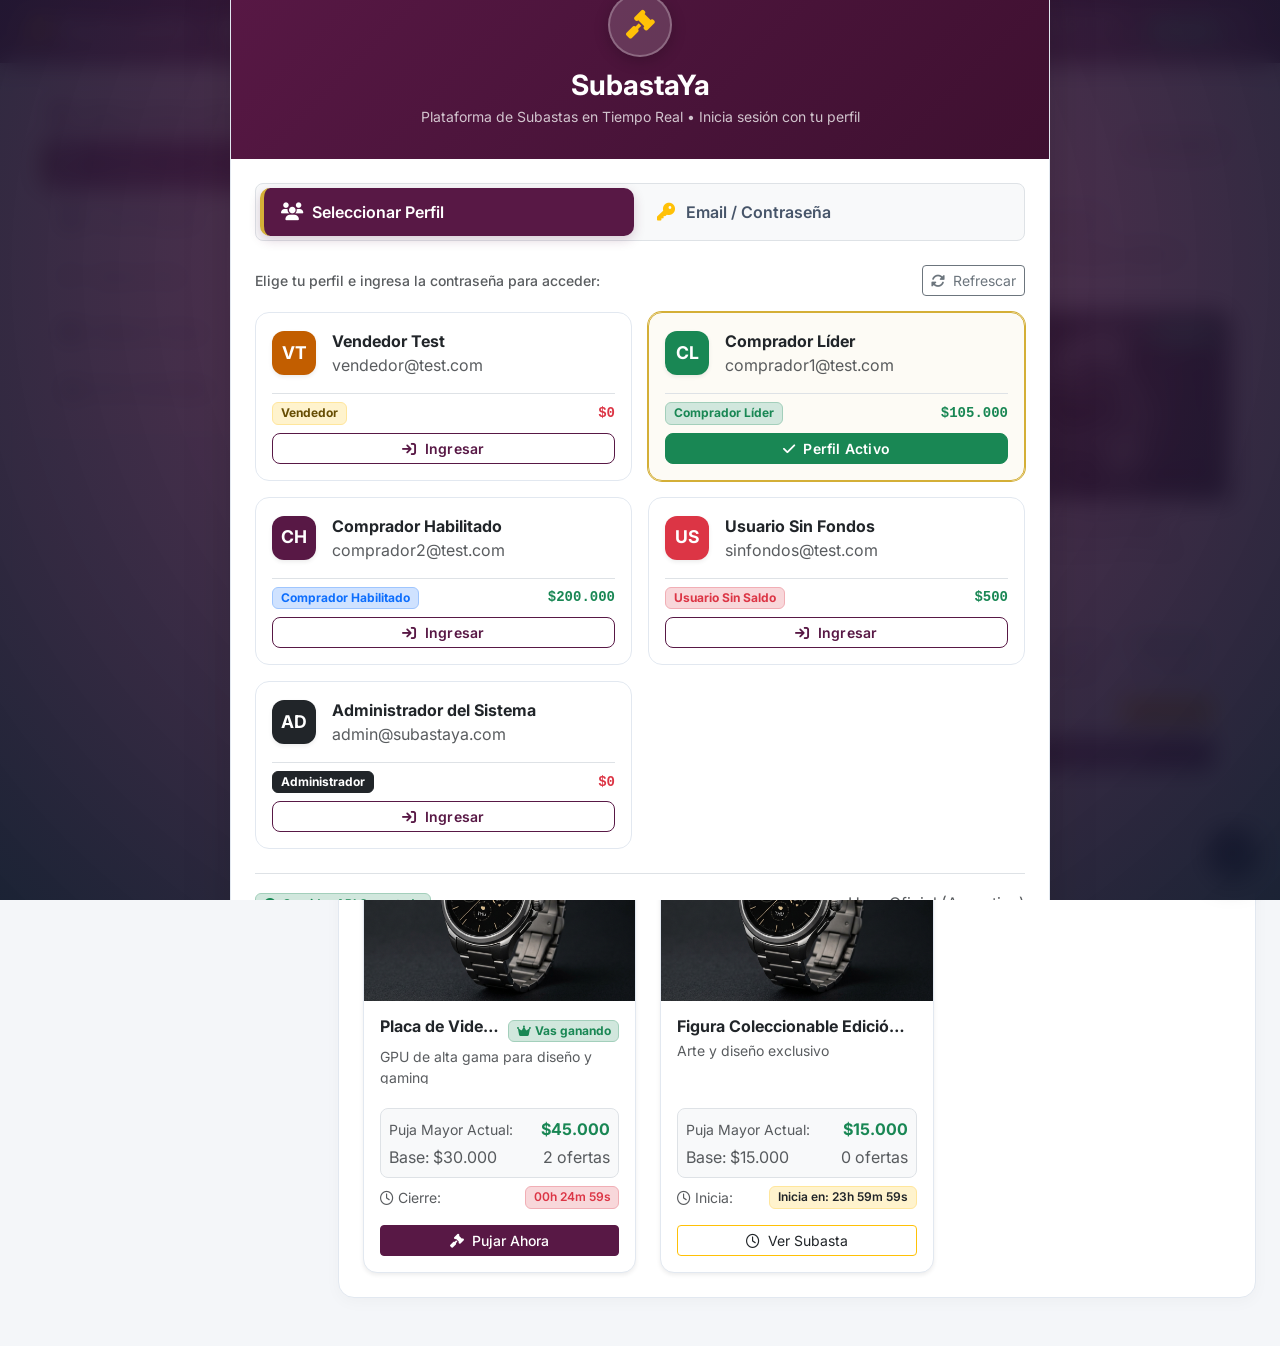
==== commit 3c86beea: "se eliminaron vistas usadas en entorno de prubas de desarrollo, acomodaron tostadas, y se creo el pe" ====
--- a/PROYECTO_SUBASTA.Api/Frontend/index.html
+++ b/PROYECTO_SUBASTA.Api/Frontend/index.html
@@ -145,7 +145,7 @@
                             <i class="fa-solid fa-circle-check me-1"></i> Servidor API Conectado
                         </span>
                     </div>
-                    <div>Hora Oficial UTC-3 (Argentina)</div>
+                    <div>Hora Oficial (Argentina)</div>
                 </div>
             </div>
         </div>
@@ -159,7 +159,7 @@
                     <i class="fa-solid fa-gavel text-warning me-2"></i>SubastaYa
                 </span>
                 <span class="badge bg-white text-dark small font-monospace d-none d-md-inline-block opacity-75">
-                    Panel de Control &bull; Hora Oficial UTC-3 (Argentina)
+                    Panel de Control &bull; Hora Oficial (Argentina)
                 </span>
             </div>
             
@@ -219,7 +219,7 @@
                         <button class="nav-link text-start" id="tab-actividades" data-bs-toggle="pill" data-bs-target="#content-actividades" type="button" role="tab" aria-controls="content-actividades" aria-selected="false">
                             <i class="fa-solid fa-user-clock me-2"></i>Mis Actividades
                         </button>
-                        <button class="nav-link text-start" id="tab-auditoria" data-bs-toggle="pill" data-bs-target="#content-auditoria" type="button" role="tab" aria-controls="content-auditoria" aria-selected="false">
+                        <button class="nav-link text-start d-none" id="tab-auditoria" data-bs-toggle="pill" data-bs-target="#content-auditoria" type="button" role="tab" aria-controls="content-auditoria" aria-selected="false" style="display: none;">
                             <i class="fa-solid fa-clipboard-list me-2"></i>Auditoría de Eventos
                         </button>
                     </div>
@@ -337,14 +337,14 @@
 
                                         <div class="row g-3 mb-4">
                                             <div class="col-md-6">
-                                                <label class="form-label fw-semibold">Fecha y Hora de Inicio (UTC-3) <span class="text-danger">*</span></label>
+                                                <label class="form-label fw-semibold">Fecha y Hora de Inicio <span class="text-danger">*</span></label>
                                                 <input type="datetime-local" id="crear-fechaInicio" class="form-control" required>
-                                                <div class="form-text extra-small text-muted">Huso horario Argentina (UTC-3). Se guardará en UTC.</div>
+                                                <div class="form-text extra-small text-muted">Huso horario local (Argentina). Se guardará en UTC.</div>
                                             </div>
                                             <div class="col-md-6">
-                                                <label class="form-label fw-semibold">Fecha y Hora de Cierre (UTC-3) <span class="text-danger">*</span></label>
+                                                <label class="form-label fw-semibold">Fecha y Hora de Cierre <span class="text-danger">*</span></label>
                                                 <input type="datetime-local" id="crear-fechaFin" class="form-control" required>
-                                                <div class="form-text extra-small text-muted">Huso horario Argentina (UTC-3). Se guardará en UTC.</div>
+                                                <div class="form-text extra-small text-muted">Huso horario local (Argentina). Se guardará en UTC.</div>
                                             </div>
                                         </div>
 
@@ -583,7 +583,7 @@
                                             <tr>
                                                 <th>Tipo Transacción</th>
                                                 <th>Monto ($ ARS)</th>
-                                                <th>Fecha / Hora (UTC-3)</th>
+                                                <th>Fecha / Hora</th>
                                                 <th>Concepto / Subasta</th>
                                                 <th>Estado Contable</th>
                                             </tr>
@@ -646,7 +646,7 @@
                     <!-- =================================================================== -->
                     <!-- MÓDULO 6: AUDITORÍA DE EVENTOS Y TRAZABILIDAD (AUDIT LOG) -->
                     <!-- =================================================================== -->
-                    <div class="tab-pane fade" id="content-auditoria" role="tabpanel" aria-labelledby="tab-auditoria">
+                    <div class="tab-pane fade d-none" id="content-auditoria" role="tabpanel" aria-labelledby="tab-auditoria">
                         <div class="card content-card p-4">
                             <div class="d-flex justify-content-between align-items-center border-bottom pb-3 mb-4">
                                 <div>
@@ -716,7 +716,7 @@
                                             <th style="width: 210px;">Evento / Acción</th>
                                             <th>Detalle del Evento</th>
                                             <th style="width: 140px;">Usuario Ref.</th>
-                                            <th style="width: 160px;">Fecha / Hora (UTC-3)</th>
+                                            <th style="width: 160px;">Fecha / Hora</th>
                                         </tr>
                                     </thead>
                                     <tbody id="tabla-logs-auditoria">
@@ -1002,8 +1002,8 @@
         </div>
     </div>
 
-    <!-- Contenedor Flotante de Notificaciones Toast Moderno -->
-    <div id="toast-container" class="toast-container-modern"></div>
+    <!-- Contenedor Flotante de Notificaciones Toast -->
+    <div id="toast-container" class="toast-container position-fixed bottom-0 start-0 p-3 m-3 z-3"></div>
 
     <!-- Bootstrap JS Bundle -->
     <script src="https://cdn.jsdelivr.net/npm/bootstrap@5.3.2/dist/js/bootstrap.bundle.min.js"></script>
--- a/PROYECTO_SUBASTA.Api/Frontend/css/custom.css
+++ b/PROYECTO_SUBASTA.Api/Frontend/css/custom.css
@@ -416,7 +416,7 @@
 
 /* --- Toast Container --- */
 .toast-container {
-    z-index: 1090;
+    z-index: 2050;
 }
 
 /* ==========================================================================
@@ -877,12 +877,12 @@
     to { opacity: 1; transform: translateY(0); }
 }
 
-/* Toast Container & Notificaciones Flotantes Modernas */
+/* Toast Container & Notificaciones Flotantes */
 .toast-container-modern {
     position: fixed;
-    top: 1.25rem;
-    right: 1.25rem;
-    z-index: 2000;
+    bottom: 1.25rem;
+    left: 1.25rem;
+    z-index: 2050;
     max-width: 380px;
     width: calc(100vw - 2.5rem);
     pointer-events: none;
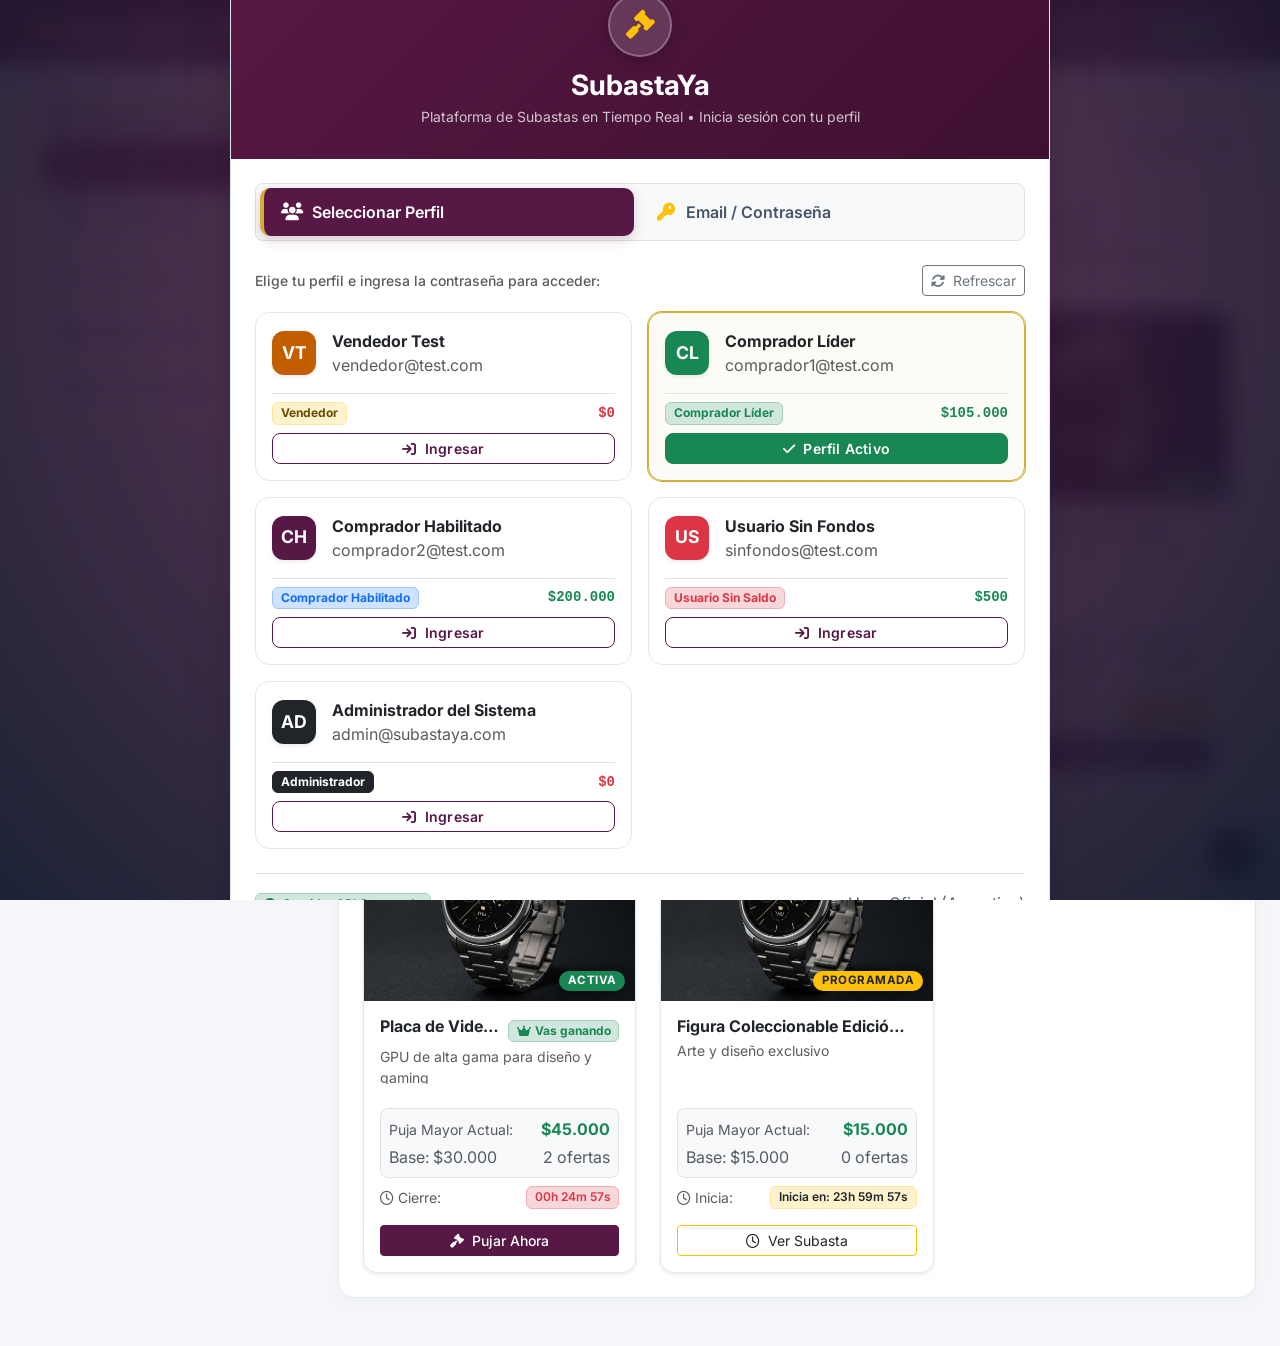
==== commit 0e848892: "reentrega" ====
--- a/PROYECTO_SUBASTA.Api/Frontend/index.html
+++ b/PROYECTO_SUBASTA.Api/Frontend/index.html
@@ -260,6 +260,7 @@
                                         <option value="ACTIVA">Activas</option>
                                         <option value="PROGRAMADA">Próximas</option>
                                         <option value="FINALIZADA">Finalizadas</option>
+                                        <option value="DESIERTA">Desiertas</option>
                                     </select>
                                 </div>
                                 <div class="col-md-3">
@@ -294,20 +295,20 @@
 
                             <form id="form-crear-subasta">
                                 <div class="row g-4">
-                                    <div class="col-md-8">
+                                    <div class="col-lg-8 col-12">
                                         <div class="mb-3">
                                             <label class="form-label fw-semibold">Título del Artículo / Subasta <span class="text-danger">*</span></label>
                                             <input type="text" id="crear-titulo" class="form-control" placeholder="Ej: Reloj Coleccionable de Oro 18k" required>
                                         </div>
 
                                         <div class="row g-3 mb-3">
-                                            <div class="col-md-6">
+                                            <div class="col-sm-6 col-12">
                                                 <label class="form-label fw-semibold">Categoría <span class="text-danger">*</span></label>
                                                 <select id="crear-categoriaId" class="form-select" required>
                                                     <option value="">Cargando categorías...</option>
                                                 </select>
                                             </div>
-                                            <div class="col-md-6">
+                                            <div class="col-sm-6 col-12">
                                                 <label class="form-label fw-semibold">URL de Imagen del Producto</label>
                                                 <input type="url" id="crear-urlImagen" class="form-control" placeholder="https://ejemplo.com/imagen.jpg">
                                             </div>
@@ -319,14 +320,14 @@
                                         </div>
 
                                         <div class="row g-3 mb-3">
-                                            <div class="col-md-6">
+                                            <div class="col-sm-6 col-12">
                                                 <label class="form-label fw-semibold">Precio Base ($ ARS) <span class="text-danger">*</span></label>
                                                 <div class="input-group">
                                                     <span class="input-group-text">$</span>
                                                     <input type="number" id="crear-precioBase" class="form-control" min="1" step="500" value="50000" required>
                                                 </div>
                                             </div>
-                                            <div class="col-md-6">
+                                            <div class="col-sm-6 col-12">
                                                 <label class="form-label fw-semibold">Incremento Mínimo ($ ARS) <span class="text-danger">*</span></label>
                                                 <div class="input-group">
                                                     <span class="input-group-text">$</span>
@@ -336,12 +337,12 @@
                                         </div>
 
                                         <div class="row g-3 mb-4">
-                                            <div class="col-md-6">
+                                            <div class="col-sm-6 col-12">
                                                 <label class="form-label fw-semibold">Fecha y Hora de Inicio <span class="text-danger">*</span></label>
                                                 <input type="datetime-local" id="crear-fechaInicio" class="form-control" required>
                                                 <div class="form-text extra-small text-muted">Huso horario local (Argentina). Se guardará en UTC.</div>
                                             </div>
-                                            <div class="col-md-6">
+                                            <div class="col-sm-6 col-12">
                                                 <label class="form-label fw-semibold">Fecha y Hora de Cierre <span class="text-danger">*</span></label>
                                                 <input type="datetime-local" id="crear-fechaFin" class="form-control" required>
                                                 <div class="form-text extra-small text-muted">Huso horario local (Argentina). Se guardará en UTC.</div>
@@ -359,7 +360,7 @@
                                         </div>
                                     </div>
 
-                                    <div class="col-md-4">
+                                    <div class="col-lg-4 col-12">
                                         <div class="card border bg-light p-3 sticky-top" style="top: 20px;">
                                             <h6 class="fw-bold text-dark mb-3"><i class="fa-solid fa-eye me-2 text-primary-custom"></i>Vista Previa de Tarjeta</h6>
                                             <div class="card auction-card shadow-sm">
@@ -536,8 +537,8 @@
                             </div>
 
                             <div class="row g-4 mb-4">
-                                <div class="col-md-4">
-                                    <div class="wallet-card-total p-4 shadow-sm">
+                                <div class="col-md-4 d-flex">
+                                    <div class="wallet-card-total p-4 shadow-sm h-100 w-100">
                                         <div class="d-flex justify-content-between align-items-center mb-2">
                                             <span class="text-white-50 text-uppercase fs-7 fw-bold">1. Saldo Total</span>
                                             <i class="fa-solid fa-vault fs-4 opacity-75"></i>
@@ -546,8 +547,8 @@
                                         <div class="small text-white-50 mt-2">Patrimonio acumulado</div>
                                     </div>
                                 </div>
-                                <div class="col-md-4">
-                                    <div class="wallet-card-retained p-4 shadow-sm">
+                                <div class="col-md-4 d-flex">
+                                    <div class="wallet-card-retained p-4 shadow-sm h-100 w-100">
                                         <div class="d-flex justify-content-between align-items-center mb-2">
                                             <span class="text-white-50 text-uppercase fs-7 fw-bold">2. Saldo Retenido (Escrow)</span>
                                             <i class="fa-solid fa-lock fs-4 opacity-75"></i>
@@ -556,8 +557,8 @@
                                         <div class="small text-white-50 mt-2">Garantía comprometida en pujas</div>
                                     </div>
                                 </div>
-                                <div class="col-md-4">
-                                    <div class="wallet-card-available p-4 shadow-sm">
+                                <div class="col-md-4 d-flex">
+                                    <div class="wallet-card-available p-4 shadow-sm h-100 w-100">
                                         <div class="d-flex justify-content-between align-items-center mb-2">
                                             <span class="text-white-50 text-uppercase fs-7 fw-bold">3. Saldo Disponible</span>
                                             <i class="fa-solid fa-wallet fs-4 opacity-75"></i>
@@ -578,7 +579,7 @@
                                     </span>
                                 </div>
                                 <div class="table-responsive">
-                                    <table class="table table-hover align-middle mb-0">
+                                    <table class="table table-hover align-middle mb-0 wallet-ledger-table">
                                         <thead class="table-light extra-small text-uppercase">
                                             <tr>
                                                 <th>Tipo Transacción</th>
@@ -606,22 +607,22 @@
                             </div>
 
                             <div class="row g-3 mb-4">
-                                <div class="col-md-4">
-                                    <div class="border rounded-3 p-4 bg-light text-center card-stat-metric shadow-sm">
+                                <div class="col-md-4 d-flex">
+                                    <div class="border rounded-3 p-4 bg-light text-center card-stat-metric shadow-sm h-100 w-100">
                                         <span class="text-muted extra-small text-uppercase d-block fw-bold mb-2">Pujas Realizadas</span>
                                         <span id="stat-total-pujas" class="stat-metric-num text-primary-custom d-block">0</span>
                                         <span class="extra-small text-muted mt-1 d-block"><i class="fa-solid fa-gavel me-1 text-primary-custom"></i>Total acumulado</span>
                                     </div>
                                 </div>
-                                <div class="col-md-4">
-                                    <div class="border rounded-3 p-4 bg-light text-center card-stat-metric shadow-sm">
+                                <div class="col-md-4 d-flex">
+                                    <div class="border rounded-3 p-4 bg-light text-center card-stat-metric shadow-sm h-100 w-100">
                                         <span class="text-muted extra-small text-uppercase d-block fw-bold mb-2">Subastas Publicadas</span>
                                         <span id="stat-subastas-creadas" class="stat-metric-num text-dark d-block">0</span>
                                         <span class="extra-small text-muted mt-1 d-block"><i class="fa-solid fa-box-archive me-1 text-secondary"></i>Como vendedor</span>
                                     </div>
                                 </div>
-                                <div class="col-md-4">
-                                    <div class="border rounded-3 p-4 bg-light text-center card-stat-metric shadow-sm">
+                                <div class="col-md-4 d-flex">
+                                    <div class="border rounded-3 p-4 bg-light text-center card-stat-metric shadow-sm h-100 w-100">
                                         <span class="text-muted extra-small text-uppercase d-block fw-bold mb-2">Subastas Ganadas</span>
                                         <span id="stat-subastas-ganadas" class="stat-metric-num text-success d-block">0</span>
                                         <span class="extra-small text-muted mt-1 d-block"><i class="fa-solid fa-trophy me-1 text-warning"></i>Adjudicadas</span>
--- a/PROYECTO_SUBASTA.Api/Frontend/css/custom.css
+++ b/PROYECTO_SUBASTA.Api/Frontend/css/custom.css
@@ -190,28 +190,38 @@
 
 .badge-status {
     position: absolute;
-    top: 12px;
-    right: 12px;
-    font-size: 0.75rem;
-    font-weight: 600;
-    padding: 0.4em 0.8em;
+    bottom: 10px;
+    right: 10px;
+    font-size: 0.72rem;
+    font-weight: 700;
+    padding: 0.35em 0.75em;
     border-radius: 50rem;
     text-transform: uppercase;
     letter-spacing: 0.5px;
-    box-shadow: 0 2px 8px rgba(0,0,0,0.2);
+    box-shadow: 0 2px 8px rgba(0,0,0,0.3);
+    max-width: calc(65% - 10px);
+    white-space: nowrap;
+    overflow: hidden;
+    text-overflow: ellipsis;
+    z-index: 2;
 }
 
 .badge-categoria {
     position: absolute;
-    top: 12px;
-    left: 12px;
-    font-size: 0.75rem;
-    font-weight: 500;
-    background: rgba(0, 0, 0, 0.65);
+    top: 10px;
+    left: 10px;
+    font-size: 0.72rem;
+    font-weight: 600;
+    background: rgba(0, 0, 0, 0.75);
     color: #fff;
     backdrop-filter: blur(4px);
     padding: 0.3em 0.7em;
     border-radius: 6px;
+    max-width: calc(65% - 10px);
+    white-space: nowrap;
+    overflow: hidden;
+    text-overflow: ellipsis;
+    z-index: 2;
 }
 
 .content-card {
@@ -222,22 +232,33 @@
 }
 
 /* --- Wallet Balance Cards (Model Metrics) --- */
+.wallet-card-total, .wallet-card-available, .wallet-card-retained {
+    height: 100%;
+    min-height: 140px;
+    display: flex;
+    flex-direction: column;
+    justify-content: space-between;
+    border-radius: 14px;
+    color: white;
+}
+
 .wallet-card-total {
     background: linear-gradient(135deg, #581845 0%, #3e1030 100%);
-    color: white;
-    border-radius: 14px;
 }
 
 .wallet-card-available {
     background: linear-gradient(135deg, #059669 0%, #047857 100%);
-    color: white;
-    border-radius: 14px;
 }
 
 .wallet-card-retained {
     background: linear-gradient(135deg, #d97706 0%, #b45309 100%);
-    color: white;
-    border-radius: 14px;
+}
+
+.wallet-card-total h2, .wallet-card-available h2, .wallet-card-retained h2 {
+    font-size: clamp(1.2rem, 2.2vw, 1.85rem) !important;
+    word-break: normal;
+    white-space: nowrap;
+    letter-spacing: -0.5px;
 }
 
 /* --- Live Auction Room Styling & Regla Anti-Sniping --- */
@@ -1180,5 +1201,233 @@
     box-shadow: 0 8px 20px rgba(0, 0, 0, 0.08);
 }
 
-
-
+/* ==========================================================================
+   RESPONSIVE DESIGN RULES: F09 (375px) & F10 (768px)
+   ========================================================================== */
+
+/* Reglas Globales Anti-Overflow */
+html, body {
+    max-width: 100%;
+}
+
+*, *::before, *::after {
+    box-sizing: border-box;
+}
+
+/* Offcanvas oculto sin desbordar el viewport */
+.offcanvas:not(.show) {
+    display: none !important;
+}
+.devtools-offcanvas {
+    max-width: 100vw;
+}
+
+/* Tabla de Billetera Responsiva (375px y 768px): formato tarjeta sin desborde */
+@media (max-width: 991.98px) {
+    .wallet-ledger-table thead {
+        display: none !important;
+    }
+    .wallet-ledger-table,
+    .wallet-ledger-table tbody,
+    .wallet-ledger-table tr,
+    .wallet-ledger-table td {
+        display: block !important;
+        width: 100% !important;
+        max-width: 100% !important;
+    }
+    .wallet-ledger-table tr {
+        margin-bottom: 0.75rem;
+        border: 1px solid #e9ecef !important;
+        border-radius: 0.5rem;
+        padding: 0.6rem 0.8rem;
+        background: #ffffff;
+        box-shadow: 0 1px 3px rgba(0, 0, 0, 0.03);
+    }
+    .wallet-ledger-table td {
+        display: flex !important;
+        justify-content: space-between !important;
+        align-items: center !important;
+        padding: 0.35rem 0 !important;
+        border-bottom: 1px dashed #f1f3f5 !important;
+        font-size: 0.85rem;
+    }
+    .wallet-ledger-table td:last-child {
+        border-bottom: none !important;
+    }
+    .wallet-ledger-table td::before {
+        font-weight: 600;
+        color: #6c757d;
+        font-size: 0.75rem;
+        text-transform: uppercase;
+        content: attr(data-label);
+    }
+}
+
+
+/* --- F10: TABLET (768px - 991px) --- */
+@media (min-width: 768px) and (max-width: 991.98px) {
+    /* Módulo Publicación: Evitar que preview y campos de fecha se recorten */
+    #form-crear-subasta > .row > .col-md-8,
+    #form-crear-subasta > .row > .col-md-4 {
+        width: 100% !important;
+        flex: 0 0 100% !important;
+        max-width: 100% !important;
+    }
+
+    #form-crear-subasta .sticky-top {
+        position: static !important;
+        margin-top: 1.5rem;
+    }
+
+    #crear-preview-precio {
+        white-space: nowrap !important;
+    }
+
+    /* Módulo Billetera a 768px: Tarjetas de alturas iguales y métricas alineadas */
+    #content-billetera .col-md-4 {
+        display: flex;
+    }
+
+    .wallet-card-total, 
+    .wallet-card-retained, 
+    .wallet-card-available {
+        width: 100%;
+        min-height: 155px;
+        padding: 1.25rem !important;
+    }
+
+    .wallet-card-total h2, 
+    .wallet-card-retained h2, 
+    .wallet-card-available h2 {
+        font-size: 1.45rem !important;
+        white-space: nowrap;
+    }
+
+    /* Tarjetas métricas de Mis Actividades a 768px */
+    .card-stat-metric {
+        padding: 1.25rem !important;
+        min-height: 155px;
+        display: flex !important;
+        flex-direction: column !important;
+        justify-content: space-between !important;
+    }
+
+    .card-stat-metric .extra-small.text-uppercase {
+        min-height: 2.4em;
+        display: flex;
+        align-items: center;
+        justify-content: center;
+        text-align: center;
+    }
+
+    .stat-metric-num {
+        font-size: 2.4rem !important;
+    }
+}
+
+/* --- F09: MÓVIL (375px y pantallas < 576px) --- */
+@media (max-width: 576px) {
+    /* Evitar desborde del layout principal */
+    .container-fluid {
+        padding-left: 0.75rem !important;
+        padding-right: 0.75rem !important;
+    }
+
+    .content-card {
+        padding: 1rem !important;
+        border-radius: 12px;
+    }
+
+    .sidebar-card {
+        padding: 0.75rem !important;
+    }
+
+    .stat-metric-num {
+        font-size: 2rem !important;
+    }
+
+    .card-stat-metric {
+        padding: 1rem !important;
+    }
+
+    /* Módulo Mis Actividades: Corregir desborde horizontal de tarjetas */
+    .activity-card {
+        padding: 0.85rem !important;
+        overflow: hidden;
+    }
+
+    .activity-card .d-flex.gap-3 {
+        flex-direction: column !important;
+        align-items: flex-start !important;
+        gap: 0.75rem !important;
+    }
+
+    .activity-card img {
+        width: 60px !important;
+        height: 60px !important;
+    }
+
+    .activity-card .flex-grow-1 {
+        width: 100% !important;
+        min-width: 0 !important;
+    }
+
+    .activity-card .d-flex.justify-content-between.align-items-center.pt-1 {
+        flex-direction: column !important;
+        align-items: stretch !important;
+        gap: 0.6rem !important;
+    }
+
+    .activity-card .d-flex.justify-content-between.align-items-center.pt-1 button {
+        width: 100% !important;
+    }
+
+    /* Módulo Catálogo en móvil */
+    .category-pills-wrapper {
+        display: flex;
+        flex-wrap: wrap;
+        gap: 0.35rem;
+    }
+
+    /* Módulo Sala en Vivo en móvil */
+    .live-center-controls {
+        padding: 1rem !important;
+    }
+
+    #quick-bids-container {
+        flex-wrap: wrap;
+        gap: 0.35rem;
+    }
+
+    #quick-bids-container .btn {
+        flex: 1 1 auto;
+        min-width: 80px;
+    }
+
+    .timer-digits {
+        font-size: 1.6rem !important;
+        letter-spacing: 1px;
+    }
+
+    /* Módulo Billetera en móvil */
+    .wallet-card-total, 
+    .wallet-card-retained, 
+    .wallet-card-available {
+        min-height: 130px;
+        padding: 1rem !important;
+    }
+
+    .wallet-card-total h2, 
+    .wallet-card-retained h2, 
+    .wallet-card-available h2 {
+        font-size: 1.4rem !important;
+    }
+
+    .table-responsive {
+        max-width: 100%;
+        overflow-x: auto;
+    }
+}
+
+
+
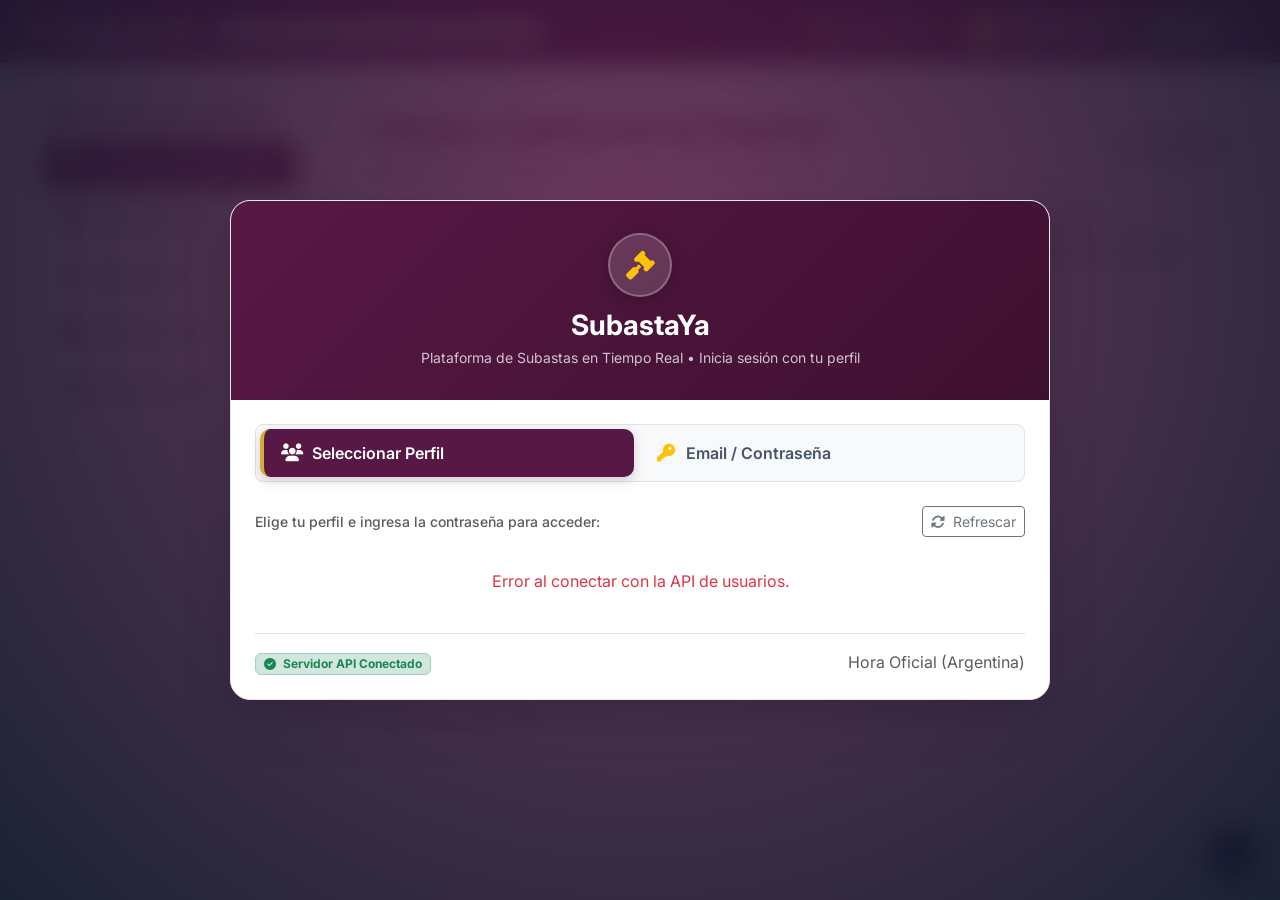
==== commit 5c790822: "revision final antes de reentrega" ====
--- a/PROYECTO_SUBASTA.Api/Frontend/index.html
+++ b/PROYECTO_SUBASTA.Api/Frontend/index.html
@@ -3,7 +3,7 @@
 <head>
     <meta charset="UTF-8">
     <meta name="viewport" content="width=device-width, initial-scale=1.0">
-    <title>SubastaYa - Dashboard & Consola Tester Ramiro Veloso</title>
+    <title>SubastaYa - Plataforma de Subastas en Vivo</title>
     <script>
         (function() {
             const savedTheme = localStorage.getItem('subastaya-theme') || 'light';
@@ -245,41 +245,51 @@
                                 </button>
                             </div>
                             
-                            <div class="row g-3 bg-light p-3 rounded-3 mb-4 border">
-                                <div class="col-md-3">
-                                    <label class="form-label small fw-bold text-secondary">Búsqueda por nombre</label>
-                                    <div class="input-group input-group-sm">
-                                        <span class="input-group-text bg-white"><i class="fa-solid fa-magnifying-glass text-muted"></i></span>
-                                        <input type="text" id="filtro-busqueda" class="form-control form-control-sm" placeholder="Buscar subasta..." onkeyup="aplicarFiltros()">
-                                    </div>
-                                </div>
-                                <div class="col-md-3">
-                                    <label class="form-label small fw-bold text-secondary">Estado</label>
-                                    <select id="filtro-estado" class="form-select form-select-sm" onchange="aplicarFiltros()">
+                            <div class="row g-2 bg-light p-3 rounded-3 mb-4 border align-items-end">
+                                <div class="col-md-3 col-sm-6">
+                                    <label class="form-label small fw-bold text-secondary mb-1">Categoría</label>
+                                    <select id="filtro-categoria" class="form-select form-select-sm" onchange="cambiarFiltroCatalogo()">
+                                        <option value="">Todas las categorías</option>
+                                    </select>
+                                </div>
+                                <div class="col-md-2 col-sm-6">
+                                    <label class="form-label small fw-bold text-secondary mb-1">Estado</label>
+                                    <select id="filtro-estado" class="form-select form-select-sm" onchange="cambiarFiltroCatalogo()">
                                         <option value="">Todos los estados</option>
                                         <option value="ACTIVA">Activas</option>
                                         <option value="PROGRAMADA">Próximas</option>
                                         <option value="FINALIZADA">Finalizadas</option>
-                                        <option value="DESIERTA">Desiertas</option>
                                     </select>
                                 </div>
-                                <div class="col-md-3">
-                                    <label class="form-label small fw-bold text-secondary">Categoría</label>
-                                    <select id="filtro-categoria" class="form-select form-select-sm" onchange="aplicarFiltros()">
-                                        <option value="">Todas las categorías</option>
+                                <div class="col-md-2 col-sm-6">
+                                    <label class="form-label small fw-bold text-secondary mb-1">Precio Mín.</label>
+                                    <input type="number" id="filtro-precio-min" class="form-control form-control-sm" placeholder="$ Mínimo" min="0" onchange="cambiarFiltroCatalogo()">
+                                </div>
+                                <div class="col-md-2 col-sm-6">
+                                    <label class="form-label small fw-bold text-secondary mb-1">Precio Máx.</label>
+                                    <input type="number" id="filtro-precio-max" class="form-control form-control-sm" placeholder="$ Máximo" min="0" onchange="cambiarFiltroCatalogo()">
+                                </div>
+                                <div class="col-md-3 col-sm-12">
+                                    <label class="form-label small fw-bold text-secondary mb-1">Ordenar por</label>
+                                    <select id="filtro-orden" class="form-select form-select-sm" onchange="cambiarFiltroCatalogo()">
+                                        <option value="cierre">Menor tiempo restante (Cierre)</option>
+                                        <option value="cierre_desc">Mayor tiempo restante</option>
+                                        <option value="precio">Menor precio actual</option>
+                                        <option value="precio_desc">Mayor precio actual</option>
+                                        <option value="puja">Mayor cantidad de pujas</option>
                                     </select>
                                 </div>
-                                <div class="col-md-3">
-                                    <label class="form-label small fw-bold text-secondary">Ordenar por</label>
-                                    <select id="filtro-orden" class="form-select form-select-sm" onchange="aplicarFiltros()">
-                                        <option value="tiempo">Menor tiempo restante</option>
-                                        <option value="puja">Mayor puja actual</option>
-                                        <option value="precio">Precio base menor</option>
-                                    </select>
-                                </div>
                             </div>
 
                             <div id="catalogo-grid" class="row row-cols-1 row-cols-md-2 row-cols-xl-3 g-4"></div>
+
+                            <!-- Paginación del Catálogo con X-Total-Count -->
+                            <div id="catalogo-paginacion-container" class="d-flex justify-content-between align-items-center flex-wrap gap-2 mt-4 pt-3 border-top">
+                                <div id="catalogo-paginacion-info" class="small text-muted font-monospace"></div>
+                                <nav aria-label="Navegación de páginas">
+                                    <ul id="catalogo-paginacion" class="pagination pagination-sm mb-0"></ul>
+                                </nav>
+                            </div>
                         </div>
                     </div>
 
@@ -295,20 +305,20 @@
 
                             <form id="form-crear-subasta">
                                 <div class="row g-4">
-                                    <div class="col-lg-8 col-12">
+                                    <div class="col-md-8">
                                         <div class="mb-3">
                                             <label class="form-label fw-semibold">Título del Artículo / Subasta <span class="text-danger">*</span></label>
                                             <input type="text" id="crear-titulo" class="form-control" placeholder="Ej: Reloj Coleccionable de Oro 18k" required>
                                         </div>
 
                                         <div class="row g-3 mb-3">
-                                            <div class="col-sm-6 col-12">
+                                            <div class="col-md-6">
                                                 <label class="form-label fw-semibold">Categoría <span class="text-danger">*</span></label>
                                                 <select id="crear-categoriaId" class="form-select" required>
                                                     <option value="">Cargando categorías...</option>
                                                 </select>
                                             </div>
-                                            <div class="col-sm-6 col-12">
+                                            <div class="col-md-6">
                                                 <label class="form-label fw-semibold">URL de Imagen del Producto</label>
                                                 <input type="url" id="crear-urlImagen" class="form-control" placeholder="https://ejemplo.com/imagen.jpg">
                                             </div>
@@ -320,14 +330,14 @@
                                         </div>
 
                                         <div class="row g-3 mb-3">
-                                            <div class="col-sm-6 col-12">
+                                            <div class="col-md-6">
                                                 <label class="form-label fw-semibold">Precio Base ($ ARS) <span class="text-danger">*</span></label>
                                                 <div class="input-group">
                                                     <span class="input-group-text">$</span>
                                                     <input type="number" id="crear-precioBase" class="form-control" min="1" step="500" value="50000" required>
                                                 </div>
                                             </div>
-                                            <div class="col-sm-6 col-12">
+                                            <div class="col-md-6">
                                                 <label class="form-label fw-semibold">Incremento Mínimo ($ ARS) <span class="text-danger">*</span></label>
                                                 <div class="input-group">
                                                     <span class="input-group-text">$</span>
@@ -337,12 +347,12 @@
                                         </div>
 
                                         <div class="row g-3 mb-4">
-                                            <div class="col-sm-6 col-12">
+                                            <div class="col-md-6">
                                                 <label class="form-label fw-semibold">Fecha y Hora de Inicio <span class="text-danger">*</span></label>
                                                 <input type="datetime-local" id="crear-fechaInicio" class="form-control" required>
                                                 <div class="form-text extra-small text-muted">Huso horario local (Argentina). Se guardará en UTC.</div>
                                             </div>
-                                            <div class="col-sm-6 col-12">
+                                            <div class="col-md-6">
                                                 <label class="form-label fw-semibold">Fecha y Hora de Cierre <span class="text-danger">*</span></label>
                                                 <input type="datetime-local" id="crear-fechaFin" class="form-control" required>
                                                 <div class="form-text extra-small text-muted">Huso horario local (Argentina). Se guardará en UTC.</div>
@@ -360,7 +370,7 @@
                                         </div>
                                     </div>
 
-                                    <div class="col-lg-4 col-12">
+                                    <div class="col-md-4">
                                         <div class="card border bg-light p-3 sticky-top" style="top: 20px;">
                                             <h6 class="fw-bold text-dark mb-3"><i class="fa-solid fa-eye me-2 text-primary-custom"></i>Vista Previa de Tarjeta</h6>
                                             <div class="card auction-card shadow-sm">
@@ -524,7 +534,7 @@
                             <div class="d-flex flex-wrap justify-content-between align-items-center mb-4 pb-3 border-bottom gap-2">
                                 <div>
                                     <h3 class="text-primary-custom fw-bold mb-1">Billetera Virtual y Gestión de Fondos</h3>
-                                    <p class="text-muted mb-0">Consola de saldo libre de prueba para Ramiro Veloso y perfil tester.</p>
+                                    <p class="text-muted mb-0">Consola de depósitos y saldo en cuenta.</p>
                                 </div>
                                 <div class="d-flex gap-2">
                                     <button class="btn btn-success btn-sm px-3 fw-bold" onclick="cargarSaldoLibreRapido(100000)">
@@ -537,8 +547,8 @@
                             </div>
 
                             <div class="row g-4 mb-4">
-                                <div class="col-md-4 d-flex">
-                                    <div class="wallet-card-total p-4 shadow-sm h-100 w-100">
+                                <div class="col-md-4">
+                                    <div class="wallet-card-total p-4 shadow-sm">
                                         <div class="d-flex justify-content-between align-items-center mb-2">
                                             <span class="text-white-50 text-uppercase fs-7 fw-bold">1. Saldo Total</span>
                                             <i class="fa-solid fa-vault fs-4 opacity-75"></i>
@@ -547,8 +557,8 @@
                                         <div class="small text-white-50 mt-2">Patrimonio acumulado</div>
                                     </div>
                                 </div>
-                                <div class="col-md-4 d-flex">
-                                    <div class="wallet-card-retained p-4 shadow-sm h-100 w-100">
+                                <div class="col-md-4">
+                                    <div class="wallet-card-retained p-4 shadow-sm">
                                         <div class="d-flex justify-content-between align-items-center mb-2">
                                             <span class="text-white-50 text-uppercase fs-7 fw-bold">2. Saldo Retenido (Escrow)</span>
                                             <i class="fa-solid fa-lock fs-4 opacity-75"></i>
@@ -557,8 +567,8 @@
                                         <div class="small text-white-50 mt-2">Garantía comprometida en pujas</div>
                                     </div>
                                 </div>
-                                <div class="col-md-4 d-flex">
-                                    <div class="wallet-card-available p-4 shadow-sm h-100 w-100">
+                                <div class="col-md-4">
+                                    <div class="wallet-card-available p-4 shadow-sm">
                                         <div class="d-flex justify-content-between align-items-center mb-2">
                                             <span class="text-white-50 text-uppercase fs-7 fw-bold">3. Saldo Disponible</span>
                                             <i class="fa-solid fa-wallet fs-4 opacity-75"></i>
@@ -579,7 +589,7 @@
                                     </span>
                                 </div>
                                 <div class="table-responsive">
-                                    <table class="table table-hover align-middle mb-0 wallet-ledger-table">
+                                    <table class="table table-hover align-middle mb-0">
                                         <thead class="table-light extra-small text-uppercase">
                                             <tr>
                                                 <th>Tipo Transacción</th>
@@ -607,22 +617,22 @@
                             </div>
 
                             <div class="row g-3 mb-4">
-                                <div class="col-md-4 d-flex">
-                                    <div class="border rounded-3 p-4 bg-light text-center card-stat-metric shadow-sm h-100 w-100">
+                                <div class="col-md-4">
+                                    <div class="border rounded-3 p-4 bg-light text-center card-stat-metric shadow-sm">
                                         <span class="text-muted extra-small text-uppercase d-block fw-bold mb-2">Pujas Realizadas</span>
                                         <span id="stat-total-pujas" class="stat-metric-num text-primary-custom d-block">0</span>
                                         <span class="extra-small text-muted mt-1 d-block"><i class="fa-solid fa-gavel me-1 text-primary-custom"></i>Total acumulado</span>
                                     </div>
                                 </div>
-                                <div class="col-md-4 d-flex">
-                                    <div class="border rounded-3 p-4 bg-light text-center card-stat-metric shadow-sm h-100 w-100">
+                                <div class="col-md-4">
+                                    <div class="border rounded-3 p-4 bg-light text-center card-stat-metric shadow-sm">
                                         <span class="text-muted extra-small text-uppercase d-block fw-bold mb-2">Subastas Publicadas</span>
                                         <span id="stat-subastas-creadas" class="stat-metric-num text-dark d-block">0</span>
                                         <span class="extra-small text-muted mt-1 d-block"><i class="fa-solid fa-box-archive me-1 text-secondary"></i>Como vendedor</span>
                                     </div>
                                 </div>
-                                <div class="col-md-4 d-flex">
-                                    <div class="border rounded-3 p-4 bg-light text-center card-stat-metric shadow-sm h-100 w-100">
+                                <div class="col-md-4">
+                                    <div class="border rounded-3 p-4 bg-light text-center card-stat-metric shadow-sm">
                                         <span class="text-muted extra-small text-uppercase d-block fw-bold mb-2">Subastas Ganadas</span>
                                         <span id="stat-subastas-ganadas" class="stat-metric-num text-success d-block">0</span>
                                         <span class="extra-small text-muted mt-1 d-block"><i class="fa-solid fa-trophy me-1 text-warning"></i>Adjudicadas</span>
@@ -699,12 +709,15 @@
                                 <div class="col-md-4">
                                     <select id="filtro-auditoria-accion" class="form-select form-select-sm" onchange="renderizarLogsAuditoriaFiltrados()">
                                         <option value="">Todos los tipos de evento</option>
+                                        <option value="PUJA_REGISTRADA">Pujas Registradas</option>
+                                        <option value="PUJA_RECHAZADA">Pujas Rechazadas (Negocio)</option>
+                                        <option value="PUJA_RECHAZADA_CONCURRENCIA">Pujas Rechazadas (Concurrencia)</option>
+                                        <option value="EXTENSION_ANTISNIPING">Extensiones Anti-Sniping</option>
+                                        <option value="SUBASTA_CREADA">Subastas Creadas</option>
                                         <option value="CAMBIO_ESTADO_SUBASTA">Cambios de Estado (Worker / Sistema)</option>
                                         <option value="VENTA_REGISTRADA">Ventas Registradas y Liquidaciones</option>
-                                        <option value="EXTENSION_ANTI_SNIPING">Extensiones Anti-Sniping</option>
-                                        <option value="PUJA_RECHAZADA">Pujas Rechazadas (Negocio)</option>
-                                        <option value="PUJA_RECHAZADA_CONCURRENCIA">Pujas Rechazadas (Concurrencia)</option>
                                         <option value="ACREDITACION_MANUAL_SALDO">Acreditaciones Manuales de Saldo</option>
+                                        <option value="FALLO_CIERRE_SUBASTA">Fallos de Cierre</option>
                                     </select>
                                 </div>
                             </div>
@@ -736,13 +749,13 @@
     </div>
 
     <!-- =================================================================== -->
-    <!-- MODAL DE CARGA LIBRE DE SALDO PARA TESTER (RAMIRO VELOSO) -->
+    <!-- MODAL DE CARGA DE SALDO -->
     <!-- =================================================================== -->
     <div class="modal fade" id="modalCargarSaldo" tabindex="-1" aria-hidden="true">
         <div class="modal-dialog modal-dialog-centered">
             <div class="modal-content shadow-lg border-0">
                 <div class="modal-header bg-success text-white">
-                    <h5 class="modal-title fw-bold"><i class="fa-solid fa-coins me-2"></i>Cargar Saldo Libre (Modo Tester)</h5>
+                    <h5 class="modal-title fw-bold"><i class="fa-solid fa-coins me-2"></i>Cargar Saldo en Cuenta</h5>
                     <button type="button" class="btn-close btn-close-white" data-bs-dismiss="modal" aria-label="Close"></button>
                 </div>
                 <form id="form-cargar-saldo">
@@ -864,6 +877,10 @@
                         <div class="mb-3">
                             <label class="form-label fw-semibold">Correo Electrónico</label>
                             <input type="email" id="modal-usuario-email" class="form-control" placeholder="maria@ejemplo.com" required>
+                        </div>
+                        <div class="mb-3">
+                            <label class="form-label fw-semibold">Contraseña</label>
+                            <input type="password" id="modal-usuario-password" class="form-control" placeholder="Mínimo 4 caracteres" minlength="4" required>
                         </div>
                     </div>
                     <div class="modal-footer bg-light">
@@ -911,10 +928,10 @@
                 </div>
             </div>
 
-            <!-- Inyección Rápida de Saldo Tester (Ramiro Veloso) -->
+            <!-- Inyección Rápida de Saldo -->
             <div class="card border mb-3">
                 <div class="card-header bg-light py-2">
-                    <span class="small fw-bold text-dark"><i class="fa-solid fa-bolt text-success me-1"></i> Simulación de Saldo Rápido</span>
+                    <span class="small fw-bold text-dark"><i class="fa-solid fa-bolt text-success me-1"></i> Carga Rápida de Fondos</span>
                 </div>
                 <div class="card-body p-3">
                     <p class="extra-small text-muted mb-2">Acredita saldo instantáneamente al usuario activo sin pasar por pasarelas externas:</p>
@@ -932,62 +949,6 @@
                 </div>
             </div>
 
-            <!-- Pruebas de Fondos Escrow Manuales -->
-            <div class="card border mb-3">
-                <div class="card-header bg-light py-2">
-                    <span class="small fw-bold text-dark"><i class="fa-solid fa-vial text-warning me-1"></i> Pruebas Manuales Escrow</span>
-                </div>
-                <div class="card-body p-3">
-                    <form id="form-test-retener" class="mb-3">
-                        <span class="extra-small fw-bold text-uppercase d-block mb-1 text-warning">POST /api/Billetera/retener</span>
-                        <div class="row g-2">
-                            <div class="col-7">
-                                <input type="number" id="test-retener-monto" class="form-control form-control-sm" placeholder="Monto $" value="5000" required>
-                            </div>
-                            <div class="col-5">
-                                <input type="number" id="test-retener-subastaId" class="form-control form-control-sm" placeholder="Subasta ID" value="1">
-                            </div>
-                            <div class="col-12">
-                                <button type="submit" id="btn-test-retener" class="btn btn-warning btn-sm w-100 text-dark fw-semibold">
-                                    <span class="spinner-border spinner-border-sm me-1 d-none" id="spinner-test-retener" role="status"></span>
-                                    <span id="text-test-retener"><i class="fa-solid fa-lock me-1"></i> Retener en Escrow</span>
-                                </button>
-                            </div>
-                        </div>
-                    </form>
-
-                    <form id="form-test-liberar">
-                        <span class="extra-small fw-bold text-uppercase d-block mb-1 text-info">POST /api/Billetera/liberar</span>
-                        <div class="row g-2">
-                            <div class="col-7">
-                                <input type="number" id="test-liberar-monto" class="form-control form-control-sm" placeholder="Monto $" value="5000" required>
-                            </div>
-                            <div class="col-5">
-                                <input type="number" id="test-liberar-subastaId" class="form-control form-control-sm" placeholder="Subasta ID" value="1">
-                            </div>
-                            <div class="col-12">
-                                <button type="submit" id="btn-test-liberar" class="btn btn-info btn-sm w-100 text-dark fw-semibold">
-                                    <span class="spinner-border spinner-border-sm me-1 d-none" id="spinner-test-liberar" role="status"></span>
-                                    <span id="text-test-liberar"><i class="fa-solid fa-key me-1"></i> Liberar Fondos</span>
-                                </button>
-                            </div>
-                        </div>
-                    </form>
-                </div>
-            </div>
-
-            <!-- Simulación de Errores de Concurrencia (HTTP 409) -->
-            <div class="card border mb-3">
-                <div class="card-header bg-light py-2">
-                    <span class="small fw-bold text-dark"><i class="fa-solid fa-code-compare text-danger me-1"></i> Test de Concurrencia (409)</span>
-                </div>
-                <div class="card-body p-3">
-                    <p class="extra-small text-muted mb-2">Simula colisión de versión optimista (Optimistic Concurrency Control) para verificar la recuperación en vivo:</p>
-                    <button class="btn btn-outline-danger btn-sm w-100" onclick="simularColisionConcurrencia()">
-                        <i class="fa-solid fa-bolt-lightning me-1"></i> Simular Puja Simultánea 409 Conflict
-                    </button>
-                </div>
-            </div>
 
             <!-- Forzar Background Worker -->
             <div class="card border">
--- a/PROYECTO_SUBASTA.Api/Frontend/css/custom.css
+++ b/PROYECTO_SUBASTA.Api/Frontend/css/custom.css
@@ -190,16 +190,16 @@
 
 .badge-status {
     position: absolute;
-    bottom: 10px;
-    right: 10px;
-    font-size: 0.72rem;
-    font-weight: 700;
-    padding: 0.35em 0.75em;
+    top: 12px;
+    right: 12px;
+    font-size: 0.75rem;
+    font-weight: 600;
+    padding: 0.4em 0.8em;
     border-radius: 50rem;
     text-transform: uppercase;
     letter-spacing: 0.5px;
-    box-shadow: 0 2px 8px rgba(0,0,0,0.3);
-    max-width: calc(65% - 10px);
+    box-shadow: 0 2px 8px rgba(0,0,0,0.2);
+    max-width: calc(50% - 14px);
     white-space: nowrap;
     overflow: hidden;
     text-overflow: ellipsis;
@@ -208,16 +208,16 @@
 
 .badge-categoria {
     position: absolute;
-    top: 10px;
-    left: 10px;
-    font-size: 0.72rem;
-    font-weight: 600;
-    background: rgba(0, 0, 0, 0.75);
+    top: 12px;
+    left: 12px;
+    font-size: 0.75rem;
+    font-weight: 500;
+    background: rgba(0, 0, 0, 0.65);
     color: #fff;
     backdrop-filter: blur(4px);
     padding: 0.3em 0.7em;
     border-radius: 6px;
-    max-width: calc(65% - 10px);
+    max-width: calc(50% - 14px);
     white-space: nowrap;
     overflow: hidden;
     text-overflow: ellipsis;
@@ -232,33 +232,50 @@
 }
 
 /* --- Wallet Balance Cards (Model Metrics) --- */
-.wallet-card-total, .wallet-card-available, .wallet-card-retained {
+.wallet-card-total {
+    background: linear-gradient(135deg, #581845 0%, #3e1030 100%);
+    color: white;
+    border-radius: 14px;
     height: 100%;
-    min-height: 140px;
+    min-height: 100%;
     display: flex;
     flex-direction: column;
     justify-content: space-between;
-    border-radius: 14px;
-    color: white;
-}
-
-.wallet-card-total {
-    background: linear-gradient(135deg, #581845 0%, #3e1030 100%);
 }
 
 .wallet-card-available {
     background: linear-gradient(135deg, #059669 0%, #047857 100%);
+    color: white;
+    border-radius: 14px;
+    height: 100%;
+    min-height: 100%;
+    display: flex;
+    flex-direction: column;
+    justify-content: space-between;
 }
 
 .wallet-card-retained {
     background: linear-gradient(135deg, #d97706 0%, #b45309 100%);
-}
-
-.wallet-card-total h2, .wallet-card-available h2, .wallet-card-retained h2 {
-    font-size: clamp(1.2rem, 2.2vw, 1.85rem) !important;
-    word-break: normal;
+    color: white;
+    border-radius: 14px;
+    height: 100%;
+    min-height: 100%;
+    display: flex;
+    flex-direction: column;
+    justify-content: space-between;
+}
+
+.wallet-card-total h2,
+.wallet-card-available h2,
+.wallet-card-retained h2,
+#wallet-saldo-total,
+#wallet-saldo-retenido,
+#wallet-saldo-disponible {
     white-space: nowrap;
-    letter-spacing: -0.5px;
+    font-size: clamp(1.2rem, 2.2vw, 2rem) !important;
+    line-height: 1.25;
+    overflow: hidden;
+    text-overflow: ellipsis;
 }
 
 /* --- Live Auction Room Styling & Regla Anti-Sniping --- */
@@ -1010,33 +1027,6 @@
     margin-top: 2px;
 }
 
-/* Tarjetas de Actividades y Catálogo */
-.activity-card {
-    transition: transform 0.2s ease, box-shadow 0.2s ease;
-}
-
-.activity-card:hover {
-    transform: translateY(-2px);
-    box-shadow: 0 6px 16px rgba(0, 0, 0, 0.08) !important;
-}
-
-[data-bs-theme="dark"] .activity-card {
-    background-color: #151d2f !important;
-    border-color: #243049 !important;
-}
-
-[data-bs-theme="dark"] .activity-card .bg-light {
-    background-color: #192231 !important;
-    border-color: #273449 !important;
-}
-
-[data-bs-theme="dark"] .activity-card .text-dark {
-    color: #f1f5f9 !important;
-}
-
-[data-bs-theme="dark"] .activity-card .border {
-    border-color: #273449 !important;
-}
 
 /* Pills de categorías */
 .category-pill {
@@ -1194,6 +1184,8 @@
 
 .card-stat-metric {
     transition: transform 0.2s ease, box-shadow 0.2s ease;
+    min-width: 0;
+    overflow-wrap: anywhere;
 }
 
 .card-stat-metric:hover {
@@ -1202,71 +1194,67 @@
 }
 
 /* ==========================================================================
-   RESPONSIVE DESIGN RULES: F09 (375px) & F10 (768px)
+   FASE 6.5: RESPONSIVE DESIGN (375px, 768px, 1440px)
    ========================================================================== */
 
-/* Reglas Globales Anti-Overflow */
+/* Prevenir overflow horizontal global en todos los viewports */
 html, body {
     max-width: 100%;
+    overflow-x: clip;
 }
 
 *, *::before, *::after {
     box-sizing: border-box;
 }
 
-/* Offcanvas oculto sin desbordar el viewport */
-.offcanvas:not(.show) {
-    display: none !important;
-}
-.devtools-offcanvas {
-    max-width: 100vw;
-}
-
-/* Tabla de Billetera Responsiva (375px y 768px): formato tarjeta sin desborde */
+/* (c) Billetera: asegurar columnas y tarjetas de altura igual */
+#content-billetera .row.g-4 > [class*="col-"] {
+    display: flex;
+}
+
+/* (a) Mis Actividades: min-width:0, flex-wrap y overflow-wrap:anywhere */
+#content-actividades,
+#content-actividades .card,
+#content-actividades .content-card,
+#actividades-mis-pujas,
+#actividades-mis-publicaciones,
+.activity-card,
+.card-stat-metric {
+    min-width: 0;
+    overflow-wrap: anywhere;
+    word-break: break-word;
+}
+
+.activity-card {
+    min-width: 0;
+    overflow-wrap: anywhere;
+}
+
+.activity-card .d-flex {
+    flex-wrap: wrap;
+    min-width: 0;
+}
+
+.activity-card .flex-grow-1 {
+    min-width: 0;
+}
+
+/* (b) Formulario de publicación: prevención de recorte de inputs en 768px y móvil */
+#form-crear-subasta input[type="datetime-local"],
+#form-crear-subasta input[type="number"],
+#form-crear-subasta .input-group {
+    min-width: 0;
+    width: 100%;
+}
+
+#form-crear-subasta input[type="datetime-local"] {
+    font-size: clamp(0.82rem, 1.8vw, 0.95rem);
+    padding: 0.45rem 0.6rem;
+}
+
+/* Media Query Tablet y Móvil (<= 991.98px / 768px) */
 @media (max-width: 991.98px) {
-    .wallet-ledger-table thead {
-        display: none !important;
-    }
-    .wallet-ledger-table,
-    .wallet-ledger-table tbody,
-    .wallet-ledger-table tr,
-    .wallet-ledger-table td {
-        display: block !important;
-        width: 100% !important;
-        max-width: 100% !important;
-    }
-    .wallet-ledger-table tr {
-        margin-bottom: 0.75rem;
-        border: 1px solid #e9ecef !important;
-        border-radius: 0.5rem;
-        padding: 0.6rem 0.8rem;
-        background: #ffffff;
-        box-shadow: 0 1px 3px rgba(0, 0, 0, 0.03);
-    }
-    .wallet-ledger-table td {
-        display: flex !important;
-        justify-content: space-between !important;
-        align-items: center !important;
-        padding: 0.35rem 0 !important;
-        border-bottom: 1px dashed #f1f3f5 !important;
-        font-size: 0.85rem;
-    }
-    .wallet-ledger-table td:last-child {
-        border-bottom: none !important;
-    }
-    .wallet-ledger-table td::before {
-        font-weight: 600;
-        color: #6c757d;
-        font-size: 0.75rem;
-        text-transform: uppercase;
-        content: attr(data-label);
-    }
-}
-
-
-/* --- F10: TABLET (768px - 991px) --- */
-@media (min-width: 768px) and (max-width: 991.98px) {
-    /* Módulo Publicación: Evitar que preview y campos de fecha se recorten */
+    /* Formulario de publicación: columnas completas para evitar recorte de fechas y precios */
     #form-crear-subasta > .row > .col-md-8,
     #form-crear-subasta > .row > .col-md-4 {
         width: 100% !important;
@@ -1274,60 +1262,32 @@
         max-width: 100% !important;
     }
 
-    #form-crear-subasta .sticky-top {
-        position: static !important;
-        margin-top: 1.5rem;
-    }
-
-    #crear-preview-precio {
-        white-space: nowrap !important;
-    }
-
-    /* Módulo Billetera a 768px: Tarjetas de alturas iguales y métricas alineadas */
-    #content-billetera .col-md-4 {
-        display: flex;
-    }
-
-    .wallet-card-total, 
-    .wallet-card-retained, 
-    .wallet-card-available {
-        width: 100%;
-        min-height: 155px;
-        padding: 1.25rem !important;
-    }
-
-    .wallet-card-total h2, 
-    .wallet-card-retained h2, 
-    .wallet-card-available h2 {
-        font-size: 1.45rem !important;
-        white-space: nowrap;
-    }
-
-    /* Tarjetas métricas de Mis Actividades a 768px */
-    .card-stat-metric {
-        padding: 1.25rem !important;
-        min-height: 155px;
-        display: flex !important;
-        flex-direction: column !important;
-        justify-content: space-between !important;
-    }
-
-    .card-stat-metric .extra-small.text-uppercase {
-        min-height: 2.4em;
-        display: flex;
-        align-items: center;
-        justify-content: center;
-        text-align: center;
-    }
-
-    .stat-metric-num {
-        font-size: 2.4rem !important;
-    }
-}
-
-/* --- F09: MÓVIL (375px y pantallas < 576px) --- */
+    #form-crear-subasta .row.g-3 > .col-md-6,
+    #form-crear-subasta .row.g-4 > .col-md-6 {
+        width: 100% !important;
+        flex: 0 0 100% !important;
+        max-width: 100% !important;
+    }
+
+    /* Badges del catálogo más compactos para evitar solapamiento */
+    .auction-card .card-img-wrapper .badge-categoria,
+    .auction-card .card-img-wrapper .badge-status {
+        font-size: 0.68rem;
+        padding: 0.25rem 0.5rem;
+        top: 8px;
+    }
+    .auction-card .card-img-wrapper .badge-categoria {
+        left: 8px;
+        max-width: calc(50% - 12px);
+    }
+    .auction-card .card-img-wrapper .badge-status {
+        right: 8px;
+        max-width: calc(50% - 12px);
+    }
+}
+
+/* Media Query Móvil Estricto (<= 576px / 375px) */
 @media (max-width: 576px) {
-    /* Evitar desborde del layout principal */
     .container-fluid {
         padding-left: 0.75rem !important;
         padding-right: 0.75rem !important;
@@ -1335,99 +1295,78 @@
 
     .content-card {
         padding: 1rem !important;
-        border-radius: 12px;
     }
 
     .sidebar-card {
         padding: 0.75rem !important;
     }
 
-    .stat-metric-num {
-        font-size: 2rem !important;
+    /* Mis Actividades: layout vertical para evitar scroll horizontal a 375px */
+    .activity-card {
+        padding: 0.85rem !important;
+    }
+
+    .activity-card > .d-flex {
+        flex-direction: column;
+        align-items: stretch;
+        gap: 0.75rem !important;
+    }
+
+    .activity-card > .d-flex > img {
+        width: 100% !important;
+        height: 130px !important;
+        object-fit: cover;
+    }
+
+    .activity-card .d-flex.justify-content-between {
+        flex-wrap: wrap;
+        gap: 0.4rem;
     }
 
     .card-stat-metric {
         padding: 1rem !important;
     }
 
-    /* Módulo Mis Actividades: Corregir desborde horizontal de tarjetas */
-    .activity-card {
-        padding: 0.85rem !important;
-        overflow: hidden;
-    }
-
-    .activity-card .d-flex.gap-3 {
-        flex-direction: column !important;
-        align-items: flex-start !important;
-        gap: 0.75rem !important;
-    }
-
-    .activity-card img {
-        width: 60px !important;
-        height: 60px !important;
-    }
-
-    .activity-card .flex-grow-1 {
+    .stat-metric-num {
+        font-size: 2.2rem !important;
+    }
+
+    /* Sala en vivo */
+    #content-sala div[style*="min-width: 280px"] {
+        min-width: 100% !important;
         width: 100% !important;
-        min-width: 0 !important;
-    }
-
-    .activity-card .d-flex.justify-content-between.align-items-center.pt-1 {
-        flex-direction: column !important;
-        align-items: stretch !important;
-        gap: 0.6rem !important;
-    }
-
-    .activity-card .d-flex.justify-content-between.align-items-center.pt-1 button {
-        width: 100% !important;
-    }
-
-    /* Módulo Catálogo en móvil */
-    .category-pills-wrapper {
-        display: flex;
+    }
+
+    .live-room-banner {
+        padding: 1rem !important;
+    }
+
+    .live-room-banner .d-flex {
         flex-wrap: wrap;
-        gap: 0.35rem;
-    }
-
-    /* Módulo Sala en Vivo en móvil */
-    .live-center-controls {
-        padding: 1rem !important;
     }
 
     #quick-bids-container {
         flex-wrap: wrap;
-        gap: 0.35rem;
-    }
-
-    #quick-bids-container .btn {
-        flex: 1 1 auto;
-        min-width: 80px;
-    }
-
-    .timer-digits {
-        font-size: 1.6rem !important;
-        letter-spacing: 1px;
-    }
-
-    /* Módulo Billetera en móvil */
-    .wallet-card-total, 
-    .wallet-card-retained, 
-    .wallet-card-available {
-        min-height: 130px;
-        padding: 1rem !important;
-    }
-
-    .wallet-card-total h2, 
-    .wallet-card-retained h2, 
-    .wallet-card-available h2 {
-        font-size: 1.4rem !important;
-    }
-
-    .table-responsive {
-        max-width: 100%;
-        overflow-x: auto;
-    }
-}
-
-
-
+    }
+
+    /* Dropdowns */
+    .dropdown-menu {
+        max-width: calc(100vw - 20px);
+        min-width: 280px !important;
+    }
+
+    .navbar-brand {
+        font-size: 1.25rem !important;
+    }
+}
+
+/* Desktop Grande (1440px) */
+@media (min-width: 1440px) {
+    .container-fluid {
+        max-width: 1440px;
+        margin: 0 auto;
+    }
+}
+
+
+
